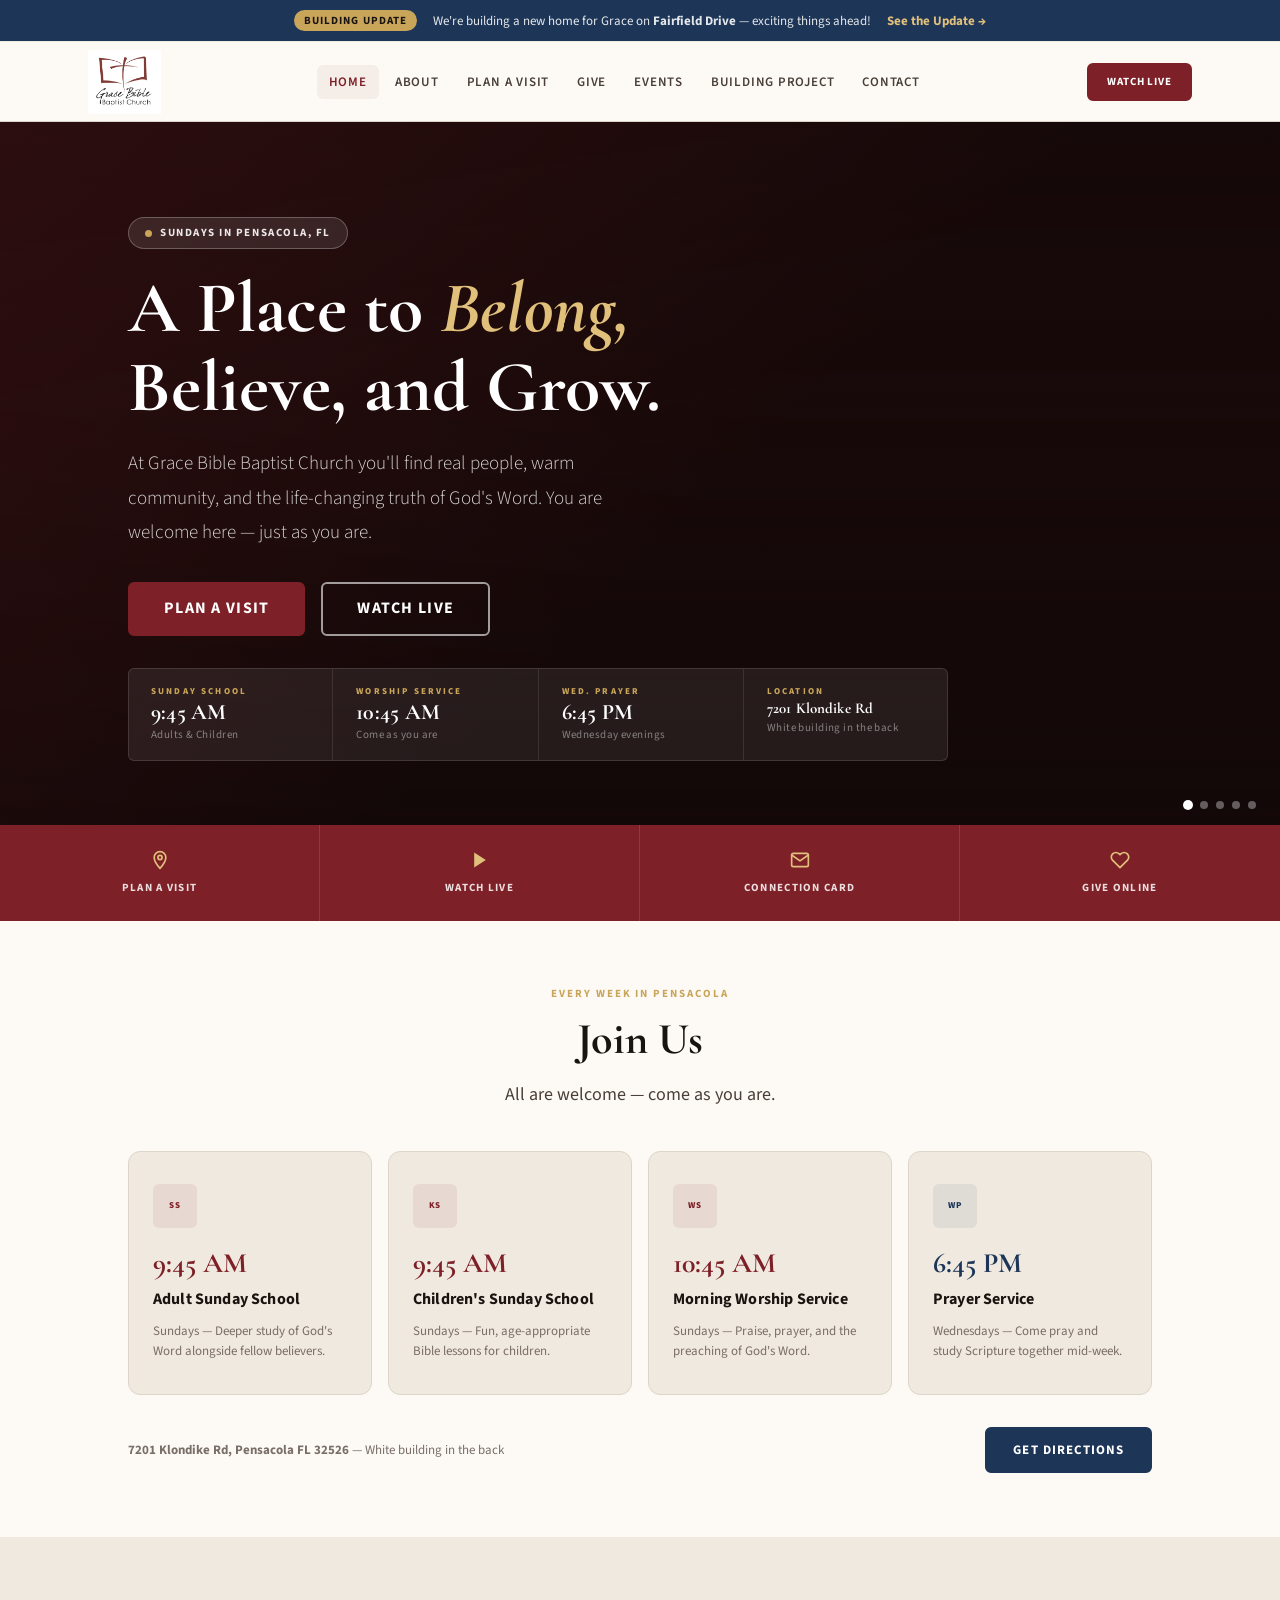
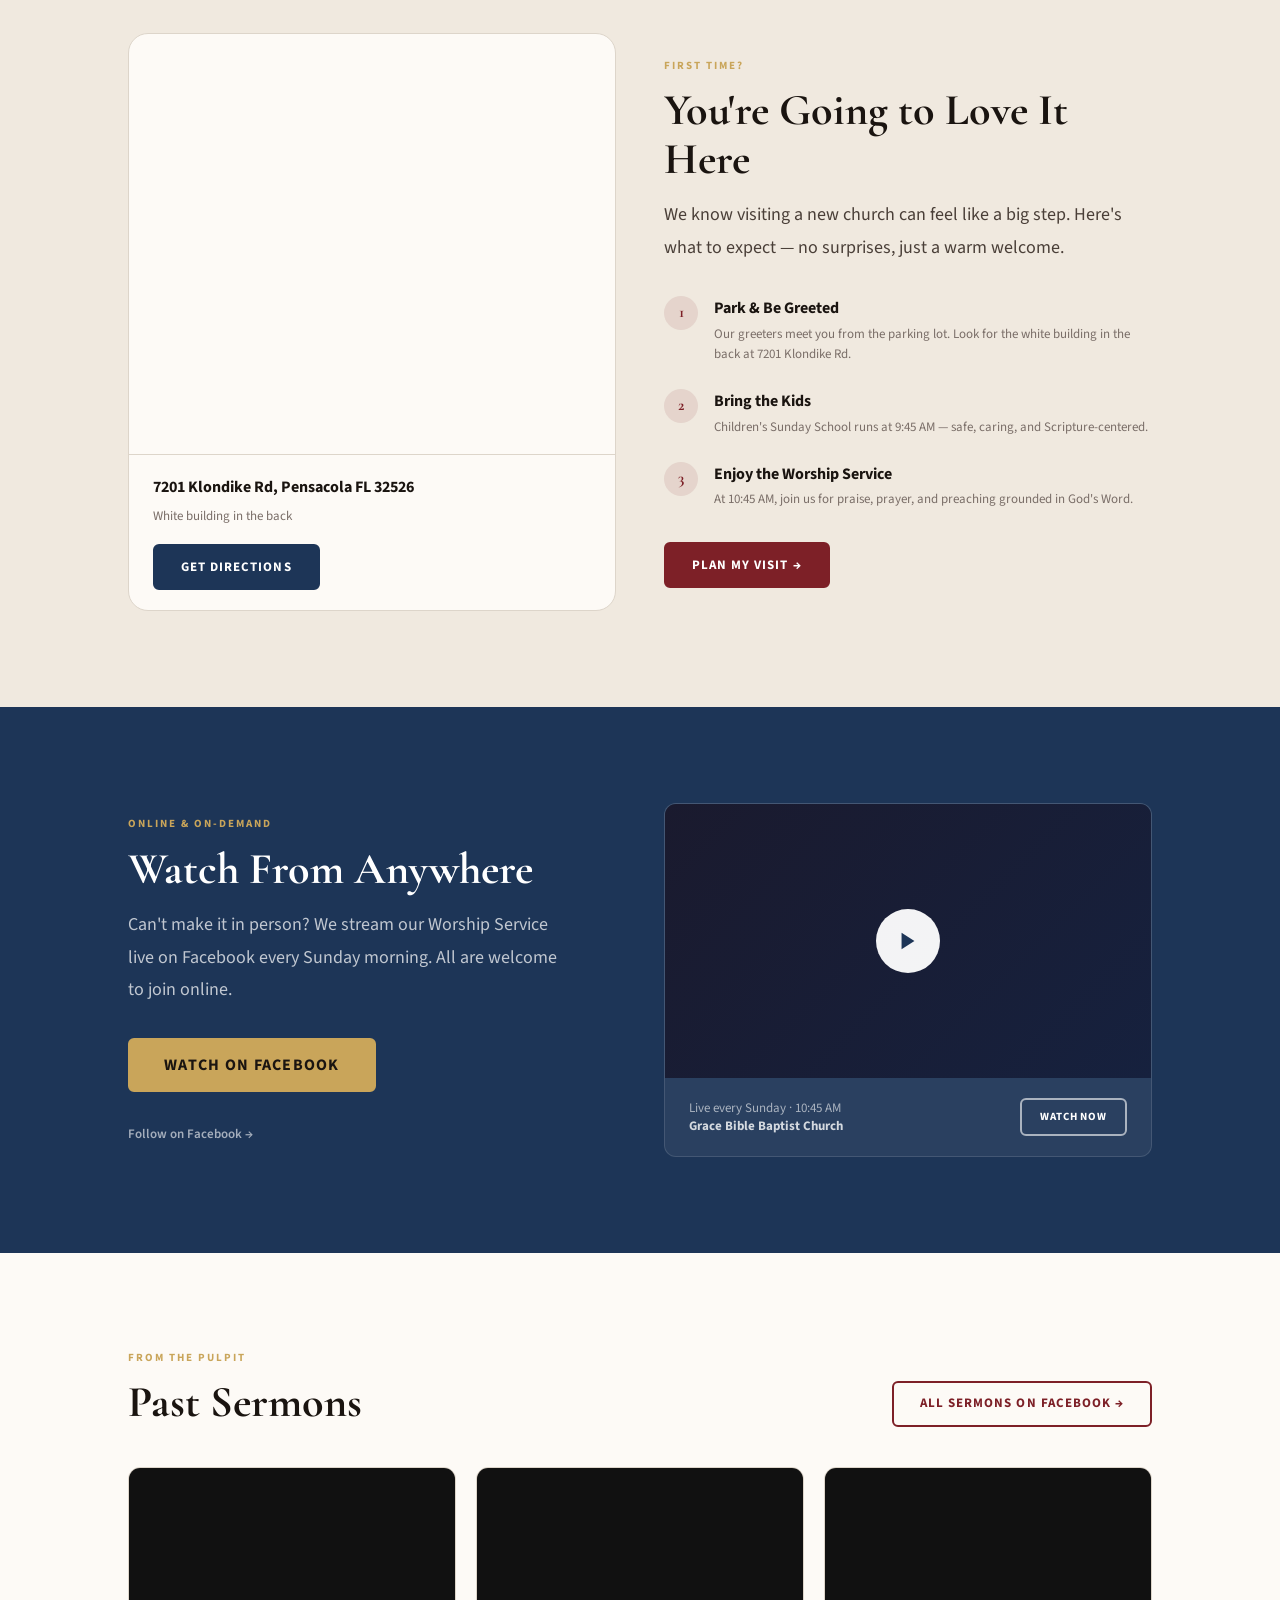
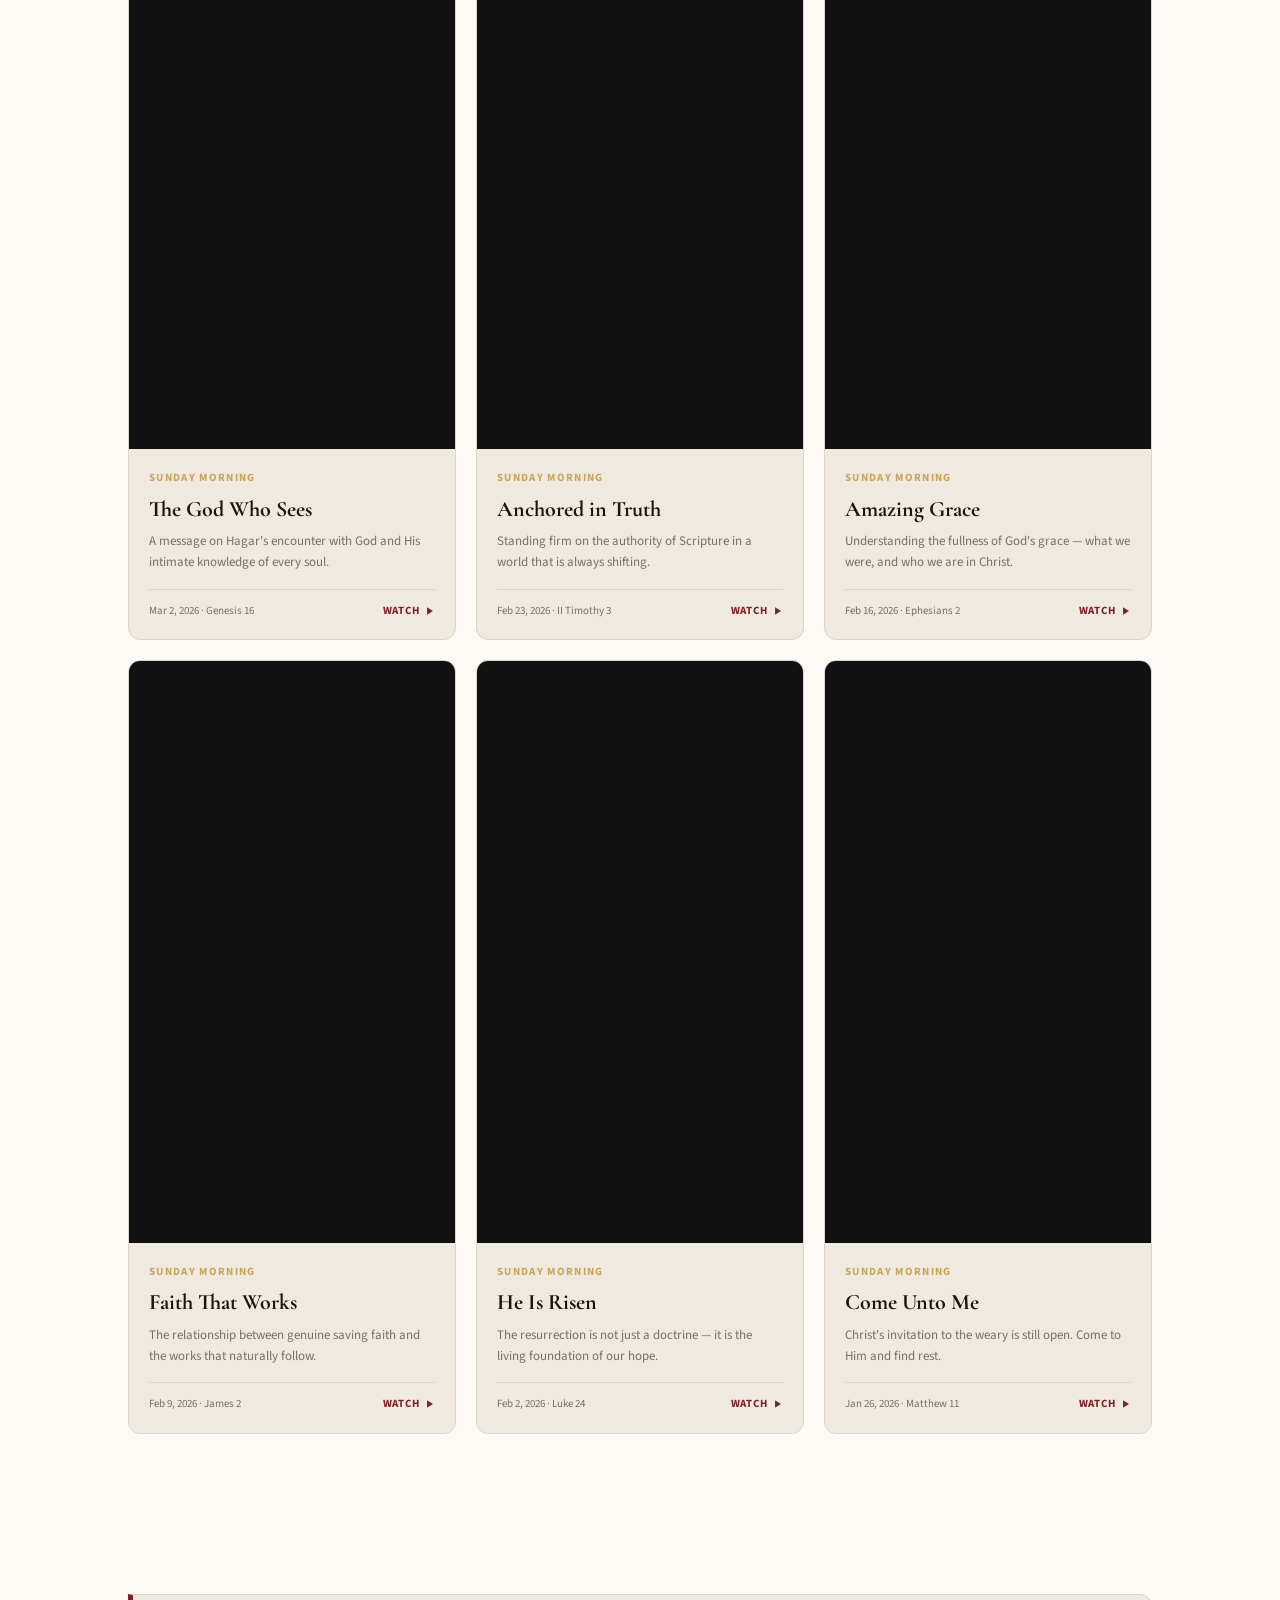
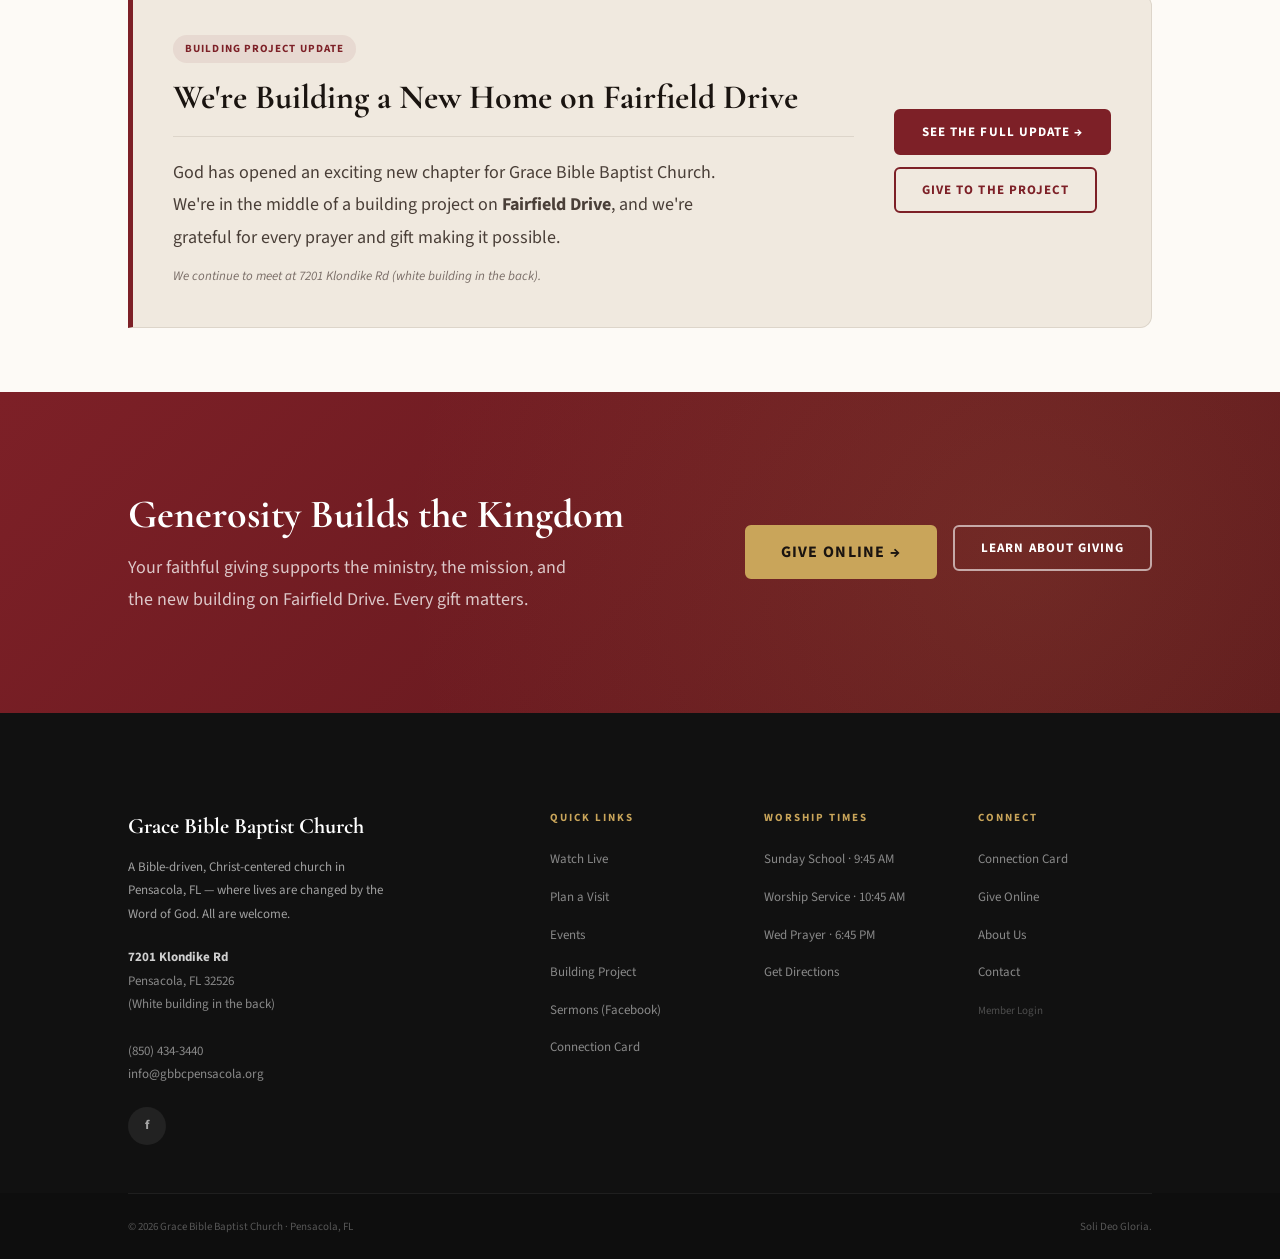
==== index.html @ bceb7068 "Facebook video changes" ====
<!DOCTYPE html>
<html lang="en">
<head>
  <meta charset="UTF-8">
  <meta name="viewport" content="width=device-width, initial-scale=1.0">
  <title>Home — Grace Bible Baptist Church | Pensacola, FL</title>
  <meta name="description" content="Grace Bible Baptist Church is a Bible-driven, Christ-centered church in Pensacola, FL. Join us Sundays at 9:45 AM and 10:45 AM.">
  <link rel="preconnect" href="https://fonts.googleapis.com">
  <link href="https://fonts.googleapis.com/css2?family=Cormorant+Garamond:ital,wght@0,600;0,700;1,400;1,600&family=Source+Sans+3:wght@300;400;600;700;800&display=swap" rel="stylesheet">
  <link rel="stylesheet" href="css/styles.css">
</head>
<body>

<!-- ANNOUNCEMENT BAR — [CHANGE 4] emoji removed -->
<div class="announcement-bar" role="region" aria-label="Site announcement">
  <span class="label">Building Update</span>
  <p>We're building a new home for Grace on <strong>Fairfield Drive</strong> — exciting things ahead!</p>
  <a class="ann-link" href="building-project.html">See the Update &rarr;</a>
</div>

<!-- HEADER — [CHANGE 1] bigger logo; [CHANGE 4] no emojis; [CHANGE 5] Watch Live solid, Plan a Visit removed -->
<header class="site-header" role="banner">
  <div class="header-inner">
    <a class="logo" href="index.html" aria-label="Grace Bible Baptist Church — Home">
      <img src="assets/logo.png" alt="Grace Bible Baptist Church" width="200" height="64"
           onerror="this.style.display='none';this.nextElementSibling.style.display='flex'">
      <span class="logo-fallback" style="display:none">
        <span class="logo-icon" aria-hidden="true">&#10013;</span>
        <span class="logo-text">Grace Bible Baptist <small>Pensacola, FL</small></span>
      </span>
    </a>

    <nav aria-label="Main navigation">
      <ul class="nav-links" role="list">
        <li><a href="index.html" class="active">Home</a></li>
        <li><a href="about.html">About</a></li>
        <li><a href="plan-a-visit.html">Plan a Visit</a></li>
        <li><a href="give.html">Give</a></li>
        <li><a href="events.html">Events</a></li>
        <li><a href="building-project.html">Building Project</a></li>
        <li><a href="contact.html">Contact</a></li>
      </ul>
    </nav>

    <!-- [CHANGE 5] Watch Live is now btn-primary (solid maroon); Plan a Visit button removed -->
    <div class="nav-ctas">
      <a class="btn btn-primary btn-sm"
         href="https://www.facebook.com/share/1EXpFRQ71C/?mibextid=wwXIfr"
         target="_blank" rel="noopener noreferrer">Watch Live</a>
    </div>

    <button class="hamburger" id="hamburger-btn"
            aria-label="Open navigation menu" aria-expanded="false"
            onclick="toggleMobileMenu()">
      <span></span><span></span><span></span>
    </button>
  </div>
</header>

<!-- MOBILE MENU — [CHANGE 4] no emojis -->
<div class="mobile-menu" id="mobile-menu" role="navigation" aria-label="Mobile navigation">
  <ul role="list">
    <li><a href="index.html" class="active">Home</a></li>
    <li><a href="about.html">About</a></li>
    <li><a href="plan-a-visit.html">Plan a Visit</a></li>
    <li><a href="give.html">Give</a></li>
    <li><a href="events.html">Events</a></li>
    <li><a href="building-project.html">Building Project</a></li>
    <li><a href="contact.html">Contact</a></li>
    <li><a href="https://www.facebook.com/share/1EXpFRQ71C/?mibextid=wwXIfr"
           target="_blank" rel="noopener noreferrer">Sermons (Facebook)</a></li>
  </ul>
  <div class="mobile-menu-ctas">
    <a class="btn btn-primary" href="plan-a-visit.html" style="justify-content:center">Plan a Visit</a>
    <a class="btn btn-outline" href="https://www.facebook.com/share/1EXpFRQ71C/?mibextid=wwXIfr"
       target="_blank" rel="noopener noreferrer" style="justify-content:center">Watch Live on Facebook</a>
  </div>
</div>

<main id="main-content">

  <!-- HERO — [CHANGE 2] shorter height; [CHANGE 3] improved times typography; [CHANGE 4] no emojis -->
  <section class="hero" aria-labelledby="hero-heading">
    <div class="hero-slideshow" id="hero-slideshow" aria-hidden="true">
      <div class="hero-slide active"></div>
      <div class="hero-slide"></div>
      <div class="hero-slide"></div>
      <div class="hero-slide"></div>
      <div class="hero-slide"></div>
    </div>
    <div class="hero-overlay" aria-hidden="true"></div>
    <div class="hero-overlay-accent" aria-hidden="true"></div>

    <div class="hero-content">
      <div class="hero-badge" aria-hidden="true">
        <span class="dot"></span> Sundays in Pensacola, FL
      </div>
      <h1 id="hero-heading">A Place to <em>Belong,</em><br>Believe, and Grow.</h1>
      <p class="hero-sub">
        At Grace Bible Baptist Church you'll find real people, warm community, and the
        life-changing truth of God's Word. You are welcome here — just as you are.
      </p>
      <div class="hero-ctas">
        <a class="btn btn-primary btn-lg" href="plan-a-visit.html">Plan a Visit</a>
        <a class="btn btn-outline-white btn-lg"
           href="https://www.facebook.com/share/1EXpFRQ71C/?mibextid=wwXIfr"
           target="_blank" rel="noopener noreferrer">Watch Live</a>
      </div>

      <!-- [CHANGE 3] Improved label / value / subtext hierarchy; [CHANGE 4] no emojis -->
      <div class="hero-times" role="list" aria-label="Weekly service schedule">
        <div class="hero-time-item" role="listitem">
          <div class="hero-time-label">Sunday School</div>
          <div class="hero-time-value">9:45 AM</div>
          <div class="hero-time-desc">Adults &amp; Children</div>
        </div>
        <div class="hero-time-divider" aria-hidden="true"></div>
        <div class="hero-time-item" role="listitem">
          <div class="hero-time-label">Worship Service</div>
          <div class="hero-time-value">10:45 AM</div>
          <div class="hero-time-desc">Come as you are</div>
        </div>
        <div class="hero-time-divider" aria-hidden="true"></div>
        <div class="hero-time-item" role="listitem">
          <div class="hero-time-label">Wed. Prayer</div>
          <div class="hero-time-value">6:45 PM</div>
          <div class="hero-time-desc">Wednesday evenings</div>
        </div>
        <div class="hero-time-divider" aria-hidden="true"></div>
        <div class="hero-time-item" role="listitem">
          <div class="hero-time-label">Location</div>
          <div class="hero-time-value" style="font-size:15px">7201 Klondike Rd</div>
          <div class="hero-time-desc">White building in the back</div>
        </div>
      </div>
    </div>

    <div class="slideshow-dots" id="slideshow-dots"
         role="group" aria-label="Slideshow navigation"></div>
  </section>

  <!-- QUICK ACTIONS — [CHANGE 4] SVG icons replace emojis -->
  <nav class="quick-actions" aria-label="Quick actions">
    <div class="quick-actions-inner" role="list">
      <a class="qa-btn" href="plan-a-visit.html" role="listitem">
        <span class="qa-icon" aria-hidden="true">
          <svg viewBox="0 0 24 24" fill="none" stroke="currentColor" stroke-width="2" stroke-linecap="round" stroke-linejoin="round"><path d="M12 2C8.13 2 5 5.13 5 9c0 5.25 7 13 7 13s7-7.75 7-13c0-3.87-3.13-7-7-7z"/><circle cx="12" cy="9" r="2.5"/></svg>
        </span>
        Plan a Visit
      </a>
      <a class="qa-btn" href="https://www.facebook.com/share/1EXpFRQ71C/?mibextid=wwXIfr"
         target="_blank" rel="noopener noreferrer" role="listitem">
        <span class="qa-icon" aria-hidden="true">
          <svg viewBox="0 0 24 24" fill="currentColor"><polygon points="5,3 19,12 5,21"/></svg>
        </span>
        Watch Live
      </a>
      <a class="qa-btn" href="https://gbbcpensacola.churchtrac.com/card/4"
         target="_blank" rel="noopener noreferrer" role="listitem">
        <span class="qa-icon" aria-hidden="true">
          <svg viewBox="0 0 24 24" fill="none" stroke="currentColor" stroke-width="2" stroke-linecap="round" stroke-linejoin="round"><path d="M4 4h16c1.1 0 2 .9 2 2v12c0 1.1-.9 2-2 2H4c-1.1 0-2-.9-2-2V6c0-1.1.9-2 2-2z"/><polyline points="22,6 12,13 2,6"/></svg>
        </span>
        Connection Card
      </a>
      <a class="qa-btn" href="https://gbbcpensacola.churchtrac.com/give"
         target="_blank" rel="noopener noreferrer" role="listitem">
        <span class="qa-icon" aria-hidden="true">
          <svg viewBox="0 0 24 24" fill="none" stroke="currentColor" stroke-width="2" stroke-linecap="round" stroke-linejoin="round"><path d="M20.84 4.61a5.5 5.5 0 0 0-7.78 0L12 5.67l-1.06-1.06a5.5 5.5 0 0 0-7.78 7.78l1.06 1.06L12 21.23l7.78-7.78 1.06-1.06a5.5 5.5 0 0 0 0-7.78z"/></svg>
        </span>
        Give Online
      </a>
    </div>
  </nav>

  <!-- SERVICE TIMES — [CHANGE 4] text abbreviation icons replace emojis -->
  <section class="service-times-section section-sm" aria-labelledby="times-heading">
    <div class="container">
      <div class="text-center" style="max-width:600px;margin:0 auto var(--space-4)">
        <span class="eyebrow">Every Week in Pensacola</span>
        <h2 id="times-heading" class="section-heading">Join Us</h2>
        <p class="section-sub">All are welcome — come as you are.</p>
      </div>
      <div class="service-times-grid">
        <article class="time-card">
          <div class="time-icon" aria-hidden="true">SS</div>
          <h3>9:45 AM</h3>
          <strong>Adult Sunday School</strong>
          <p>Sundays — Deeper study of God's Word alongside fellow believers.</p>
        </article>
        <article class="time-card">
          <div class="time-icon" aria-hidden="true">KS</div>
          <h3>9:45 AM</h3>
          <strong>Children's Sunday School</strong>
          <p>Sundays — Fun, age-appropriate Bible lessons for children.</p>
        </article>
        <article class="time-card">
          <div class="time-icon" aria-hidden="true">WS</div>
          <h3>10:45 AM</h3>
          <strong>Morning Worship Service</strong>
          <p>Sundays — Praise, prayer, and the preaching of God's Word.</p>
        </article>
        <article class="time-card wednesday">
          <div class="time-icon" aria-hidden="true">WP</div>
          <h3>6:45 PM</h3>
          <strong>Prayer Service</strong>
          <p>Wednesdays — Come pray and study Scripture together mid-week.</p>
        </article>
      </div>
      <!-- [CHANGE 4] no emojis in directions row -->
      <div class="directions-row">
        <p><strong>7201 Klondike Rd, Pensacola FL 32526</strong> &mdash; White building in the back</p>
        <button class="btn-directions"
                onclick="getDirections('7201 Klondike Rd, Pensacola, FL 32526')"
                aria-label="Get directions to 7201 Klondike Road">
          Get Directions
        </button>
      </div>
    </div>
  </section>

  <!-- PLAN A VISIT PREVIEW — [CHANGE 7] left side replaced with embedded map -->
  <section class="visit-section section" aria-labelledby="visit-home-heading">
    <div class="container">
      <div class="visit-grid">

        <!-- [CHANGE 7] Clickable Google Maps embed; triggers smart OS directions on button click -->
        <div class="visit-map-wrap">
          <div class="visit-map-embed">
            <iframe
              src="https://maps.google.com/maps?q=7201+Klondike+Rd,+Pensacola,+FL+32526&output=embed&z=15"
              title="Map of 7201 Klondike Rd, Pensacola FL 32526"
              allowfullscreen=""
              loading="lazy"
              referrerpolicy="no-referrer-when-downgrade"
              aria-label="Interactive map showing our location at 7201 Klondike Rd, Pensacola"></iframe>
          </div>
          <div class="visit-map-footer">
            <div class="visit-map-address">
              <strong>7201 Klondike Rd, Pensacola FL 32526</strong>
              <span>White building in the back</span>
            </div>
            <!-- Smart directions: iOS → Apple Maps, else → Google Maps -->
            <button class="btn-directions"
                    onclick="getDirections('7201 Klondike Rd, Pensacola, FL 32526')"
                    aria-label="Open directions to 7201 Klondike Rd in your maps app">
              Get Directions
            </button>
          </div>
        </div>

        <div>
          <span class="eyebrow">First Time?</span>
          <h2 id="visit-home-heading" class="section-heading">You're Going to Love It Here</h2>
          <p class="section-sub">
            We know visiting a new church can feel like a big step. Here's what to expect —
            no surprises, just a warm welcome.
          </p>
          <div class="visit-steps">
            <div class="visit-step">
              <span class="step-num" aria-hidden="true">1</span>
              <div class="step-body">
                <strong>Park &amp; Be Greeted</strong>
                <p>Our greeters meet you from the parking lot. Look for the white building in the back at 7201 Klondike Rd.</p>
              </div>
            </div>
            <div class="visit-step">
              <span class="step-num" aria-hidden="true">2</span>
              <div class="step-body">
                <strong>Bring the Kids</strong>
                <p>Children's Sunday School runs at 9:45 AM — safe, caring, and Scripture-centered.</p>
              </div>
            </div>
            <div class="visit-step">
              <span class="step-num" aria-hidden="true">3</span>
              <div class="step-body">
                <strong>Enjoy the Worship Service</strong>
                <p>At 10:45 AM, join us for praise, prayer, and preaching grounded in God's Word.</p>
              </div>
            </div>
          </div>
          <div class="flex-row">
            <a class="btn btn-primary" href="plan-a-visit.html">Plan My Visit &rarr;</a>
          </div>
        </div>
      </div>
    </div>
  </section>

  <!-- WATCH LIVE — [CHANGE 4] no emojis -->
  <section class="watch-section section" aria-labelledby="watch-heading">
    <div class="container">
      <div class="watch-grid">
        <div>
          <span class="eyebrow">Online &amp; On-Demand</span>
          <h2 id="watch-heading" class="section-heading">Watch From Anywhere</h2>
          <p style="font-size:var(--text-md);color:rgba(255,255,255,0.72);line-height:var(--leading-loose);max-width:440px;margin-bottom:var(--space-8);">
            Can't make it in person? We stream our Worship Service live on Facebook every
            Sunday morning. All are welcome to join online.
          </p>
          <a class="btn btn-gold btn-lg"
             href="https://www.facebook.com/share/1EXpFRQ71C/?mibextid=wwXIfr"
             target="_blank" rel="noopener noreferrer">Watch on Facebook</a>
          <div class="watch-sub-links">
            <a href="https://www.facebook.com/share/1EXpFRQ71C/?mibextid=wwXIfr"
               target="_blank" rel="noopener noreferrer">Follow on Facebook &rarr;</a>
          </div>
        </div>
        <div class="fb-embed-card">
          <a class="fb-embed-thumb"
             href="https://www.facebook.com/share/1EXpFRQ71C/?mibextid=wwXIfr"
             target="_blank" rel="noopener noreferrer"
             aria-label="Watch Grace Bible Baptist Church live on Facebook">
            <div class="fb-thumb-bg" aria-hidden="true"></div>
            <div class="fb-play" aria-hidden="true">
              <!-- SVG play icon — no emoji -->
              <svg viewBox="0 0 24 24" fill="currentColor" aria-hidden="true"><polygon points="5,3 19,12 5,21"/></svg>
            </div>
          </a>
          <div class="fb-embed-footer">
            <p>Live every Sunday &middot; 10:45 AM<br>
               <strong style="color:rgba(255,255,255,0.8)">Grace Bible Baptist Church</strong></p>
            <a class="btn btn-outline-white btn-sm"
               href="https://www.facebook.com/share/1EXpFRQ71C/?mibextid=wwXIfr"
               target="_blank" rel="noopener noreferrer">Watch Now</a>
          </div>
        </div>
      </div>
    </div>
  </section>

  <!-- =========================================================
       [CHANGE 6] PAST SERMONS — new section after Watch Live
       Replace each Facebook URL with the actual video link.
       ========================================================= -->
  <section class="sermons-section section" aria-labelledby="sermons-heading">
    <div class="container">
      <div style="display:flex;justify-content:space-between;align-items:flex-end;flex-wrap:wrap;gap:var(--space-5);margin-bottom:var(--space-4)">
        <div>
          <span class="eyebrow">From the Pulpit</span>
          <h2 id="sermons-heading" class="section-heading" style="margin-bottom:0">Past Sermons</h2>
        </div>
        <a class="btn btn-outline"
           href="https://www.facebook.com/share/1EXpFRQ71C/?mibextid=wwXIfr"
           target="_blank" rel="noopener noreferrer">All Sermons on Facebook &rarr;</a>
      </div>

      <div class="sermon-grid">

        <!-- Sermon 1 -->
        <div class="sermon-card">
          <div class="video-embed">
            <iframe src="https://www.facebook.com/plugins/video.php?height=476&href=https%3A%2F%2Fwww.facebook.com%2FGBBCPensacola%2Fvideos%2F1266445985420992%2F&show_text=false&width=267&t=0" scrolling="no" frameborder="0" allowfullscreen="true" allow="autoplay; clipboard-write; encrypted-media; picture-in-picture; web-share" title="The God Who Sees"></iframe>
          </div>
          <div class="sermon-body">
            <div class="sermon-series">Sunday Morning</div>
            <div class="sermon-title">The God Who Sees</div>
            <div class="sermon-desc">A message on Hagar's encounter with God and His intimate knowledge of every soul.</div>
            <div class="sermon-meta">
              <span>Mar 2, 2026 &middot; Genesis 16</span>
              <a class="sermon-watch-btn" href="https://www.facebook.com/GBBCPensacola/videos/1266445985420992/" target="_blank" rel="noopener noreferrer">
                Watch
                <svg viewBox="0 0 24 24" fill="currentColor"><polygon points="5,3 19,12 5,21"/></svg>
              </a>
            </div>
          </div>
        </div>

        <!-- Sermon 2 -->
        <div class="sermon-card">
          <div class="video-embed">
            <iframe src="https://www.facebook.com/plugins/video.php?height=476&href=https%3A%2F%2Fwww.facebook.com%2FGBBCPensacola%2Fvideos%2F1444569347366595%2F&show_text=false&width=267&t=0" scrolling="no" frameborder="0" allowfullscreen="true" allow="autoplay; clipboard-write; encrypted-media; picture-in-picture; web-share" title="Anchored in Truth"></iframe>
          </div>
          <div class="sermon-body">
            <div class="sermon-series">Sunday Morning</div>
            <div class="sermon-title">Anchored in Truth</div>
            <div class="sermon-desc">Standing firm on the authority of Scripture in a world that is always shifting.</div>
            <div class="sermon-meta">
              <span>Feb 23, 2026 &middot; II Timothy 3</span>
              <a class="sermon-watch-btn" href="https://www.facebook.com/GBBCPensacola/videos/1444569347366595/" target="_blank" rel="noopener noreferrer">
                Watch
                <svg viewBox="0 0 24 24" fill="currentColor"><polygon points="5,3 19,12 5,21"/></svg>
              </a>
            </div>
          </div>
        </div>

        <!-- Sermon 3 -->
        <div class="sermon-card">
          <div class="video-embed">
            <iframe src="https://www.facebook.com/plugins/video.php?height=476&href=https%3A%2F%2Fwww.facebook.com%2FGBBCPensacola%2Fvideos%2F1302229335262818%2F&show_text=false&width=267&t=0" scrolling="no" frameborder="0" allowfullscreen="true" allow="autoplay; clipboard-write; encrypted-media; picture-in-picture; web-share" title="Amazing Grace"></iframe>
          </div>
          <div class="sermon-body">
            <div class="sermon-series">Sunday Morning</div>
            <div class="sermon-title">Amazing Grace</div>
            <div class="sermon-desc">Understanding the fullness of God's grace — what we were, and who we are in Christ.</div>
            <div class="sermon-meta">
              <span>Feb 16, 2026 &middot; Ephesians 2</span>
              <a class="sermon-watch-btn" href="https://www.facebook.com/GBBCPensacola/videos/1302229335262818/" target="_blank" rel="noopener noreferrer">
                Watch
                <svg viewBox="0 0 24 24" fill="currentColor"><polygon points="5,3 19,12 5,21"/></svg>
              </a>
            </div>
          </div>
        </div>

        <!-- Sermon 4 -->
        <div class="sermon-card">
          <div class="video-embed">
            <iframe src="https://www.facebook.com/plugins/video.php?height=476&href=https%3A%2F%2Fwww.facebook.com%2FGBBCPensacola%2Fvideos%2F1421395273016933%2F&show_text=false&width=267&t=0" scrolling="no" frameborder="0" allowfullscreen="true" allow="autoplay; clipboard-write; encrypted-media; picture-in-picture; web-share" title="Faith That Works"></iframe>
          </div>
          <div class="sermon-body">
            <div class="sermon-series">Sunday Morning</div>
            <div class="sermon-title">Faith That Works</div>
            <div class="sermon-desc">The relationship between genuine saving faith and the works that naturally follow.</div>
            <div class="sermon-meta">
              <span>Feb 9, 2026 &middot; James 2</span>
              <a class="sermon-watch-btn" href="https://www.facebook.com/GBBCPensacola/videos/1421395273016933/" target="_blank" rel="noopener noreferrer">
                Watch
                <svg viewBox="0 0 24 24" fill="currentColor"><polygon points="5,3 19,12 5,21"/></svg>
              </a>
            </div>
          </div>
        </div>

        <!-- Sermon 5 -->
        <div class="sermon-card">
          <div class="video-embed">
            <iframe src="https://www.facebook.com/plugins/video.php?height=476&href=https%3A%2F%2Fwww.facebook.com%2FGBBCPensacola%2Fvideos%2F1463608455110011%2F&show_text=false&width=267&t=0" scrolling="no" frameborder="0" allowfullscreen="true" allow="autoplay; clipboard-write; encrypted-media; picture-in-picture; web-share" title="He Is Risen"></iframe>
          </div>
          <div class="sermon-body">
            <div class="sermon-series">Sunday Morning</div>
            <div class="sermon-title">He Is Risen</div>
            <div class="sermon-desc">The resurrection is not just a doctrine — it is the living foundation of our hope.</div>
            <div class="sermon-meta">
              <span>Feb 2, 2026 &middot; Luke 24</span>
              <a class="sermon-watch-btn" href="https://www.facebook.com/GBBCPensacola/videos/1463608455110011/" target="_blank" rel="noopener noreferrer">
                Watch
                <svg viewBox="0 0 24 24" fill="currentColor"><polygon points="5,3 19,12 5,21"/></svg>
              </a>
            </div>
          </div>
        </div>

        <!-- Sermon 6 -->
        <div class="sermon-card">
          <div class="video-embed">
            <iframe src="https://www.facebook.com/plugins/video.php?height=476&href=https%3A%2F%2Fwww.facebook.com%2FGBBCPensacola%2Fvideos%2F26772078935726169%2F&show_text=false&width=267&t=0" scrolling="no" frameborder="0" allowfullscreen="true" allow="autoplay; clipboard-write; encrypted-media; picture-in-picture; web-share" title="Come Unto Me"></iframe>
          </div>
          <div class="sermon-body">
            <div class="sermon-series">Sunday Morning</div>
            <div class="sermon-title">Come Unto Me</div>
            <div class="sermon-desc">Christ's invitation to the weary is still open. Come to Him and find rest.</div>
            <div class="sermon-meta">
              <span>Jan 26, 2026 &middot; Matthew 11</span>
              <a class="sermon-watch-btn" href="https://www.facebook.com/GBBCPensacola/videos/26772078935726169/" target="_blank" rel="noopener noreferrer">
                Watch
                <svg viewBox="0 0 24 24" fill="currentColor"><polygon points="5,3 19,12 5,21"/></svg>
              </a>
            </div>
          </div>
        </div>

      </div><!-- /sermon-grid -->
    </div>
  </section>

  <!-- BUILDING PROJECT CARD — [CHANGE 4] no emojis -->
  <section class="building-section section-sm">
    <div class="container">
      <div class="building-card">
        <div>
          <div class="building-badge">Building Project Update</div>
          <h2 class="section-heading" style="font-size:clamp(22px,3vw,34px);margin-bottom:0">
            We're Building a New Home on Fairfield Drive
          </h2>
          <hr class="divider">
          <p style="font-size:var(--text-md);color:var(--color-text-secondary);line-height:var(--leading-loose);max-width:560px">
            God has opened an exciting new chapter for Grace Bible Baptist Church. We're in the
            middle of a building project on <strong>Fairfield Drive</strong>, and we're grateful
            for every prayer and gift making it possible.
          </p>
          <p style="font-size:var(--text-sm);color:var(--color-text-muted);margin-top:var(--space-3)">
            <em>We continue to meet at 7201 Klondike Rd (white building in the back).</em>
          </p>
        </div>
        <div style="display:flex;flex-direction:column;gap:var(--space-3);align-items:flex-start">
          <a class="btn btn-primary" href="building-project.html">See the Full Update &rarr;</a>
          <a class="btn btn-outline" href="https://gbbcpensacola.churchtrac.com/give"
             target="_blank" rel="noopener noreferrer">Give to the Project</a>
        </div>
      </div>
    </div>
  </section>

  <!-- GIVE STRIP -->
  <section class="give-section section" aria-labelledby="give-home-heading">
    <div class="container">
      <div class="give-inner">
        <div class="give-text">
          <h2 id="give-home-heading">Generosity Builds the Kingdom</h2>
          <p>Your faithful giving supports the ministry, the mission, and the new building on
             Fairfield Drive. Every gift matters.</p>
        </div>
        <div class="give-ctas">
          <a class="btn btn-gold btn-lg"
             href="https://gbbcpensacola.churchtrac.com/give"
             target="_blank" rel="noopener noreferrer">Give Online &rarr;</a>
          <a class="btn btn-outline-white" href="give.html">Learn About Giving</a>
        </div>
      </div>
    </div>
  </section>

</main>

<!-- FOOTER — [CHANGE 4] no emojis -->
<footer role="contentinfo">
  <div class="container">
    <div class="footer-grid">
      <div class="footer-brand">
        <h3>Grace Bible Baptist Church</h3>
        <p>A Bible-driven, Christ-centered church in Pensacola, FL — where lives are changed
           by the Word of God. All are welcome.</p>
        <address class="footer-address">
          <strong>7201 Klondike Rd</strong><br>
          Pensacola, FL 32526<br>
          (White building in the back)<br><br>
          <a href="tel:+18504343440">(850) 434-3440</a><br>
          <a href="mailto:info@gbbcpensacola.org">info@gbbcpensacola.org</a>
        </address>
        <div class="social-links">
          <a class="social-link"
             href="https://www.facebook.com/share/1EXpFRQ71C/?mibextid=wwXIfr"
             target="_blank" rel="noopener noreferrer" aria-label="Follow us on Facebook">f</a>
        </div>
      </div>
      <div class="footer-col">
        <h4>Quick Links</h4>
        <ul>
          <li><a href="https://www.facebook.com/share/1EXpFRQ71C/?mibextid=wwXIfr"
                 target="_blank" rel="noopener noreferrer">Watch Live</a></li>
          <li><a href="plan-a-visit.html">Plan a Visit</a></li>
          <li><a href="events.html">Events</a></li>
          <li><a href="building-project.html">Building Project</a></li>
          <li><a href="https://www.facebook.com/share/1EXpFRQ71C/?mibextid=wwXIfr"
                 target="_blank" rel="noopener noreferrer">Sermons (Facebook)</a></li>
          <li><a href="https://gbbcpensacola.churchtrac.com/card/4"
                 target="_blank" rel="noopener noreferrer">Connection Card</a></li>
        </ul>
      </div>
      <div class="footer-col">
        <h4>Worship Times</h4>
        <ul>
          <li><a href="plan-a-visit.html">Sunday School &middot; 9:45 AM</a></li>
          <li><a href="plan-a-visit.html">Worship Service &middot; 10:45 AM</a></li>
          <li><a href="plan-a-visit.html">Wed Prayer &middot; 6:45 PM</a></li>
          <li><a href="#" onclick="getDirections('7201 Klondike Rd, Pensacola, FL 32526');return false">
            Get Directions</a></li>
        </ul>
      </div>
      <div class="footer-col">
        <h4>Connect</h4>
        <ul>
          <li><a href="https://gbbcpensacola.churchtrac.com/card/4"
                 target="_blank" rel="noopener noreferrer">Connection Card</a></li>
          <li><a href="https://gbbcpensacola.churchtrac.com/give"
                 target="_blank" rel="noopener noreferrer">Give Online</a></li>
          <li><a href="about.html">About Us</a></li>
          <li><a href="contact.html">Contact</a></li>
          <li><a href="https://gbbcpensacola.churchtrac.com"
                 target="_blank" rel="noopener noreferrer"
                 style="opacity:.5;font-size:11px">Member Login</a></li>
        </ul>
      </div>
    </div>
  </div>
  <div style="background:rgba(0,0,0,0.2)">
    <div class="container">
      <div class="footer-bottom">
        <span>&copy; 2026 Grace Bible Baptist Church &middot; Pensacola, FL</span>
        <span>Soli Deo Gloria.</span>
      </div>
    </div>
  </div>
</footer>

<script src="js/main.js"></script>
</body>
</html>
---- css/styles.css ----
/* =================================================================
   GRACE BIBLE BAPTIST CHURCH — styles.css
   ================================================================= */
:root {
  --color-maroon:#7D2027;--color-maroon-dark:#5C161B;--color-maroon-light:#A0353C;
  --color-gold:#C9A55A;--color-gold-light:#E0C07A;--color-gold-muted:rgba(201,165,90,0.15);
  --color-navy:#1D3557;--color-navy-light:#274472;
  --color-bg:#F0E9DF;--color-bg-white:#FDFAF6;--color-bg-dark:#111111;
  --color-text:#1A1410;--color-text-secondary:#4A3F38;--color-text-muted:#7A6E68;
  --color-divider:#DDD5CA;
  --font-display:'Cormorant Garamond',Georgia,serif;
  --font-body:'Source Sans 3',system-ui,sans-serif;
  --text-xs:11px;--text-sm:13px;--text-base:16px;--text-md:18px;--text-lg:22px;
  --text-xl:28px;--text-2xl:36px;--text-hero:clamp(38px,6.5vw,72px);
  --leading-tight:1.1;--leading-snug:1.3;--leading-normal:1.6;--leading-loose:1.8;
  --tracking-eyebrow:0.18em;--tracking-btn:0.08em;--tracking-nav:0.06em;
  --space-1:4px;--space-2:8px;--space-3:12px;--space-4:16px;--space-5:20px;
  --space-6:24px;--space-8:32px;--space-10:40px;--space-12:48px;--space-16:64px;
  --space-20:80px;--space-32:128px;
  --section-py-sm:clamp(40px,6vw,64px);--section-py-md:clamp(56px,8vw,96px);
  --container-max:1120px;--container-px:clamp(20px,5vw,48px);
  --radius-xs:4px;--radius-sm:6px;--radius-md:12px;--radius-lg:20px;--radius-pill:100px;
  --shadow-sm:0 2px 8px rgba(0,0,0,0.08);--shadow-md:0 4px 20px rgba(0,0,0,0.09);
  --shadow-lg:0 8px 40px rgba(0,0,0,0.12);--shadow-card:0 2px 12px rgba(26,20,16,0.07);
  --btn-h-sm:38px;--btn-h-md:46px;--btn-h-lg:54px;
  --btn-px-sm:18px;--btn-px-md:26px;--btn-px-lg:34px;
  --ease-out:cubic-bezier(0.16,1,0.3,1);--transition:0.22s var(--ease-out);
  --z-bar:200;--z-nav:100;
}
*,*::before,*::after{box-sizing:border-box;margin:0;padding:0}
html{scroll-behavior:smooth;-webkit-text-size-adjust:100%}
body{font-family:var(--font-body);font-size:var(--text-base);line-height:var(--leading-normal);color:var(--color-text);background:var(--color-bg)}
img{display:block;max-width:100%;height:auto}
a{color:inherit;text-decoration:none}
:focus-visible{outline:3px solid var(--color-maroon);outline-offset:3px;border-radius:var(--radius-xs)}
.container{max-width:var(--container-max);margin:0 auto;padding:0 var(--container-px)}
.section{padding:var(--section-py-md) 0}
.section-sm{padding:var(--section-py-sm) 0}
.eyebrow{font-family:var(--font-body);font-size:var(--text-xs);font-weight:700;letter-spacing:var(--tracking-eyebrow);text-transform:uppercase;color:var(--color-gold);margin-bottom:var(--space-3);display:block}
.section-heading{font-family:var(--font-display);font-size:clamp(26px,4vw,44px);font-weight:700;line-height:var(--leading-tight);color:var(--color-text);margin-bottom:var(--space-4)}
.section-sub{font-size:var(--text-md);color:var(--color-text-secondary);line-height:var(--leading-loose);max-width:540px}
.text-center{text-align:center}
.text-center .section-sub{margin:0 auto}
/* BUTTONS */
.btn{display:inline-flex;align-items:center;justify-content:center;gap:var(--space-2);height:var(--btn-h-md);padding:0 var(--btn-px-md);border-radius:var(--radius-sm);font-family:var(--font-body);font-size:var(--text-sm);font-weight:700;letter-spacing:var(--tracking-btn);text-transform:uppercase;text-decoration:none;cursor:pointer;border:2px solid transparent;white-space:nowrap;transition:background var(--transition),color var(--transition),border-color var(--transition),transform var(--transition),box-shadow var(--transition)}
.btn:active{transform:scale(0.98)}
.btn-primary{background:var(--color-maroon);color:#fff;border-color:var(--color-maroon)}
.btn-primary:hover,.btn-primary:focus-visible{background:var(--color-maroon-dark);border-color:var(--color-maroon-dark);box-shadow:0 4px 16px rgba(125,32,39,0.35);transform:translateY(-1px)}
.btn-outline{background:transparent;color:var(--color-maroon);border-color:var(--color-maroon)}
.btn-outline:hover,.btn-outline:focus-visible{background:var(--color-maroon);color:#fff;transform:translateY(-1px)}
.btn-outline-white{background:transparent;color:#fff;border-color:rgba(255,255,255,0.6)}
.btn-outline-white:hover{background:rgba(255,255,255,0.12);border-color:#fff;transform:translateY(-1px)}
.btn-gold{background:var(--color-gold);color:var(--color-text);border-color:var(--color-gold)}
.btn-gold:hover{background:var(--color-gold-light);transform:translateY(-1px)}
.btn-navy{background:var(--color-navy);color:#fff;border-color:var(--color-navy)}
.btn-navy:hover{background:var(--color-navy-light);transform:translateY(-1px)}
.btn-lg{height:var(--btn-h-lg);padding:0 var(--btn-px-lg);font-size:var(--text-base)}
.btn-sm{height:var(--btn-h-sm);padding:0 var(--btn-px-sm);font-size:var(--text-xs)}
.btn-directions{display:inline-flex;align-items:center;gap:var(--space-2);height:var(--btn-h-md);padding:0 var(--btn-px-md);border-radius:var(--radius-sm);font-family:var(--font-body);font-size:var(--text-sm);font-weight:700;letter-spacing:var(--tracking-btn);text-transform:uppercase;background:var(--color-navy);color:#fff;border:2px solid var(--color-navy);cursor:pointer;white-space:nowrap;transition:background var(--transition),transform var(--transition)}
.btn-directions:hover{background:var(--color-navy-light);transform:translateY(-1px)}
.flex-row{display:flex;flex-wrap:wrap;gap:var(--space-4);align-items:center}
.divider{border:none;border-top:1px solid var(--color-divider);margin:var(--space-5) 0}
.mt-6{margin-top:var(--space-6)}.mt-8{margin-top:var(--space-8)}.mt-10{margin-top:var(--space-10)}.mt-12{margin-top:var(--space-12)}

/* ANNOUNCEMENT BAR */
.announcement-bar{position:sticky;top:0;z-index:var(--z-bar);background:var(--color-navy);color:#fff;padding:10px var(--container-px);display:flex;align-items:center;justify-content:center;gap:var(--space-4);flex-wrap:wrap;text-align:center;font-size:var(--text-sm);line-height:1.4}
.announcement-bar .label{background:var(--color-gold);color:var(--color-text);font-size:var(--text-xs);font-weight:700;letter-spacing:0.1em;text-transform:uppercase;padding:3px 10px;border-radius:var(--radius-pill);flex-shrink:0}
.announcement-bar p{color:rgba(255,255,255,0.88)}
.ann-link{color:var(--color-gold-light);font-weight:700;font-size:var(--text-sm);text-decoration:none;white-space:nowrap;transition:color var(--transition)}
.ann-link:hover{color:#fff}

/* HEADER — [CHANGE 1] logo 64px desktop / 52px mobile; header 80px */
.site-header{position:sticky;top:42px;z-index:var(--z-nav);background:rgba(253,250,246,0.97);backdrop-filter:blur(10px);-webkit-backdrop-filter:blur(10px);border-bottom:1px solid var(--color-divider);height:80px;display:flex;align-items:center}
.header-inner{width:100%;max-width:1200px;margin:0 auto;padding:0 var(--container-px);display:flex;align-items:center;justify-content:space-between;gap:var(--space-6)}
.logo{display:flex;align-items:center;text-decoration:none;flex-shrink:0}
.logo img{height:64px;width:auto;image-rendering:-webkit-optimize-contrast;image-rendering:crisp-edges}
.logo-fallback{display:flex;align-items:center;gap:var(--space-3)}
.logo-icon{width:48px;height:48px;background:var(--color-maroon);border-radius:var(--radius-sm);display:grid;place-items:center;color:#fff;font-size:20px;flex-shrink:0}
.logo-text{font-family:var(--font-display);font-size:18px;font-weight:700;color:var(--color-text);line-height:1.15}
.logo-text small{display:block;font-family:var(--font-body);font-size:var(--text-xs);font-weight:400;color:var(--color-text-muted);letter-spacing:0.08em;text-transform:uppercase}
@media(max-width:768px){.logo img{height:52px}}
.nav-links{display:none;list-style:none;align-items:center;gap:var(--space-1);flex:1;justify-content:center}
@media(min-width:1060px){.nav-links{display:flex}}
.nav-links a{text-decoration:none;font-size:var(--text-sm);font-weight:600;letter-spacing:var(--tracking-nav);text-transform:uppercase;color:var(--color-text-secondary);padding:var(--space-2) var(--space-3);border-radius:var(--radius-sm);transition:color var(--transition),background var(--transition)}
.nav-links a:hover{color:var(--color-maroon);background:rgba(125,32,39,0.06)}
.nav-links a.active{color:var(--color-maroon);background:rgba(125,32,39,0.06)}
.nav-ctas{display:flex;align-items:center;gap:var(--space-3);flex-shrink:0}
.hamburger{display:flex;flex-direction:column;gap:5px;padding:var(--space-2);background:none;border:none;cursor:pointer;border-radius:var(--radius-sm)}
.hamburger span{width:22px;height:2px;background:var(--color-text);border-radius:2px;transition:all 0.25s ease}
.hamburger:hover span{background:var(--color-maroon)}
.hamburger.open span:nth-child(1){transform:translateY(7px) rotate(45deg)}
.hamburger.open span:nth-child(2){opacity:0;transform:scaleX(0)}
.hamburger.open span:nth-child(3){transform:translateY(-7px) rotate(-45deg)}
@media(min-width:1060px){.hamburger{display:none}}
/* mobile-menu top = ann-bar(42px) + header(80px) */
.mobile-menu{display:none;position:fixed;top:122px;left:0;right:0;background:rgba(253,250,246,0.98);backdrop-filter:blur(12px);border-bottom:1px solid var(--color-divider);z-index:calc(var(--z-nav) - 1);padding:var(--space-6) var(--container-px) var(--space-8)}
.mobile-menu.open{display:block}
.mobile-menu ul{list-style:none;display:flex;flex-direction:column;gap:0}
.mobile-menu ul li a{display:block;padding:var(--space-4) 0;font-size:var(--text-md);font-weight:700;color:var(--color-text);text-decoration:none;border-bottom:1px solid var(--color-divider);transition:color var(--transition)}
.mobile-menu ul li:last-child a{border-bottom:none}
.mobile-menu ul li a:hover,.mobile-menu ul li a.active{color:var(--color-maroon)}
.mobile-menu-ctas{display:flex;flex-direction:column;gap:var(--space-3);margin-top:var(--space-6)}

/* HERO — [CHANGE 2] height 100svh -> ~72vh; [CHANGE 3] times typography */
.hero{position:relative;min-height:clamp(480px,72vh,800px);display:flex;flex-direction:column;justify-content:flex-end;overflow:hidden;background-color:#1a0a0a}
.hero-slideshow{position:absolute;inset:0;z-index:0}
.hero-slide{position:absolute;inset:0;background-size:cover;background-position:center;opacity:0;transition:opacity 1.6s ease-in-out;will-change:opacity}
.hero-slide.active{opacity:1}
.hero-slide:nth-child(1){background-image:url('https://images.unsplash.com/photo-1438032005730-c779502df39b?w=1800&q=80')}
.hero-slide:nth-child(2){background-image:url('https://images.unsplash.com/photo-1529070538774-1843cb3265df?w=1800&q=80')}
.hero-slide:nth-child(3){background-image:url('https://images.unsplash.com/photo-1507003211169-0a1dd7228f2d?w=1800&q=80')}
.hero-slide:nth-child(4){background-image:url('https://images.unsplash.com/photo-1477244075012-5cc28286e465?w=1800&q=80')}
.hero-slide:nth-child(5){background-image:url('https://images.unsplash.com/photo-1504052434569-70ad5836ab65?w=1800&q=80')}
@media(prefers-reduced-motion:reduce){.hero-slide{transition:none}.hero-slide:nth-child(1){opacity:1}.hero-slide:not(:nth-child(1)){opacity:0!important}}
.hero-overlay{position:absolute;inset:0;z-index:1;background:linear-gradient(to bottom,rgba(18,8,8,0.48) 0%,rgba(18,8,8,0.28) 40%,rgba(18,8,8,0.82) 100%)}
.hero-overlay-accent{position:absolute;inset:0;z-index:1;background:linear-gradient(135deg,rgba(125,32,39,0.22) 0%,transparent 55%)}
.hero-content{position:relative;z-index:2;width:100%;max-width:var(--container-max);margin:0 auto;padding:clamp(48px,8vw,96px) var(--container-px) clamp(40px,6vw,64px)}
.hero-badge{display:inline-flex;align-items:center;gap:var(--space-2);background:rgba(255,255,255,0.1);border:1px solid rgba(255,255,255,0.25);backdrop-filter:blur(4px);border-radius:var(--radius-pill);padding:6px 16px;font-size:var(--text-xs);font-weight:700;letter-spacing:0.14em;text-transform:uppercase;color:rgba(255,255,255,0.9);margin-bottom:var(--space-5)}
.hero-badge .dot{width:7px;height:7px;background:var(--color-gold);border-radius:50%}
.hero h1{font-family:var(--font-display);font-size:var(--text-hero);font-weight:700;line-height:var(--leading-tight);color:#fff;max-width:720px;margin-bottom:var(--space-5)}
.hero h1 em{font-style:italic;color:var(--color-gold-light)}
.hero-sub{font-size:clamp(16px,2vw,19px);color:rgba(255,255,255,0.82);line-height:var(--leading-loose);max-width:480px;margin-bottom:var(--space-8);font-weight:300}
.hero-ctas{display:flex;gap:var(--space-4);flex-wrap:wrap}
/* [CHANGE 3] Hero times — strong label / display-font value / muted desc */
.hero-times{display:flex;flex-wrap:wrap;gap:1px;background:rgba(255,255,255,0.08);border:1px solid rgba(255,255,255,0.12);border-radius:var(--radius-sm);overflow:hidden;max-width:820px;margin-top:var(--space-8)}
.hero-time-item{flex:1;min-width:150px;padding:18px 22px}
.hero-time-label{font-family:var(--font-body);font-size:9px;font-weight:800;letter-spacing:0.24em;text-transform:uppercase;color:var(--color-gold);margin-bottom:5px;line-height:1}
.hero-time-value{font-family:var(--font-display);font-size:22px;font-weight:700;color:#fff;line-height:1.05;letter-spacing:0.01em}
.hero-time-desc{font-family:var(--font-body);font-size:11px;font-weight:400;color:rgba(255,255,255,0.45);margin-top:4px;letter-spacing:0.04em;line-height:1.3}
.hero-time-divider{width:1px;background:rgba(255,255,255,0.1);flex-shrink:0}
.slideshow-dots{position:absolute;bottom:var(--space-4);right:var(--space-6);z-index:3;display:flex;gap:var(--space-2)}
.slideshow-dot{width:8px;height:8px;border-radius:50%;background:rgba(255,255,255,0.35);border:none;cursor:pointer;padding:0;transition:background .3s,transform .3s}
.slideshow-dot.active{background:#fff;transform:scale(1.25)}
@media(prefers-reduced-motion:reduce){.slideshow-dots{display:none}}

/* PAGE HERO */
.page-hero{padding:clamp(80px,12vw,140px) var(--container-px) clamp(56px,8vw,80px);background:var(--color-maroon);position:relative;overflow:hidden}
.page-hero::before{content:'';position:absolute;inset:0;background:radial-gradient(circle at 70% 50%,rgba(201,165,90,0.14),transparent 60%)}
.page-hero-inner{position:relative;z-index:1;max-width:var(--container-max);margin:0 auto}
.page-hero h1{font-family:var(--font-display);font-size:clamp(36px,5.5vw,64px);font-weight:700;color:#fff;margin-bottom:var(--space-4);line-height:var(--leading-tight)}
.page-hero p{font-size:var(--text-md);color:rgba(255,255,255,0.78);max-width:520px;line-height:var(--leading-loose)}
.about-hero{background:linear-gradient(135deg,var(--color-maroon-dark),var(--color-maroon));padding:clamp(80px,12vw,140px) var(--container-px) clamp(56px,8vw,96px);position:relative;overflow:hidden}
.about-hero::before{content:'';position:absolute;inset:0;background:url('https://images.unsplash.com/photo-1438032005730-c779502df39b?w=1600&q=60') center/cover;opacity:.12}
.about-hero-content{position:relative;z-index:1;max-width:var(--container-max);margin:0 auto}
.about-hero h1{font-family:var(--font-display);font-size:clamp(36px,5.5vw,64px);font-weight:700;color:#fff;line-height:var(--leading-tight);margin-bottom:var(--space-4)}
.about-hero h1 em{font-style:italic;color:var(--color-gold-light)}
.about-hero p{font-size:var(--text-md);color:rgba(255,255,255,0.8);max-width:540px;line-height:var(--leading-loose)}
.contact-hero{background:linear-gradient(135deg,var(--color-navy),#0f1f35);padding:clamp(80px,12vw,140px) var(--container-px) clamp(56px,8vw,96px)}
.contact-hero-inner{max-width:var(--container-max);margin:0 auto}
.contact-hero h1{font-family:var(--font-display);font-size:clamp(36px,5.5vw,64px);font-weight:700;color:#fff;margin-bottom:var(--space-4);line-height:var(--leading-tight)}
.contact-hero p{font-size:var(--text-md);color:rgba(255,255,255,0.75);max-width:440px;line-height:var(--leading-loose)}
.building-hero{position:relative;min-height:55vh;background:#1a0a0a;display:flex;align-items:flex-end;overflow:hidden}
.building-hero img{position:absolute;inset:0;width:100%;height:100%;object-fit:cover;object-position:center}
.building-hero-overlay{position:absolute;inset:0;background:linear-gradient(to bottom,rgba(0,0,0,0.2) 0%,rgba(0,0,0,0.72) 100%)}
.building-hero-content{position:relative;z-index:2;padding:var(--space-32) var(--container-px) var(--space-16);max-width:var(--container-max);margin:0 auto;width:100%}
.building-hero-content h1{font-family:var(--font-display);font-size:clamp(32px,5vw,58px);font-weight:700;color:#fff;line-height:var(--leading-snug);max-width:640px;margin-bottom:var(--space-4)}
.building-hero-content p{font-size:var(--text-md);color:rgba(255,255,255,0.8);max-width:520px;line-height:var(--leading-loose)}

/* QUICK ACTIONS — [CHANGE 4] SVG icon container */
.quick-actions{background:var(--color-maroon);padding:0}
.quick-actions-inner{display:grid;grid-template-columns:repeat(2,1fr)}
@media(min-width:640px){.quick-actions-inner{grid-template-columns:repeat(4,1fr)}}
.qa-btn{display:flex;flex-direction:column;align-items:center;justify-content:center;gap:var(--space-2);padding:var(--space-6) var(--space-4);text-decoration:none;color:rgba(255,255,255,0.85);font-size:var(--text-xs);font-weight:700;letter-spacing:0.12em;text-transform:uppercase;border:none;background:none;cursor:pointer;border-right:1px solid rgba(255,255,255,0.12);border-bottom:1px solid rgba(255,255,255,0.12);transition:background var(--transition),color var(--transition)}
.qa-btn:last-child,.qa-btn:nth-child(4){border-right:none}
@media(min-width:640px){.qa-btn{border-bottom:none}}
.qa-btn:hover{background:rgba(255,255,255,0.1);color:#fff}
.qa-icon{width:22px;height:22px;color:var(--color-gold-light);display:grid;place-items:center;transition:transform var(--transition)}
.qa-icon svg{width:20px;height:20px}
.qa-btn:hover .qa-icon{transform:scale(1.12)}

/* SERVICE TIMES — [CHANGE 4] text icon; [CHANGE 3] typography */
.service-times-section{background:var(--color-bg-white)}
.service-times-grid{display:grid;grid-template-columns:1fr;gap:var(--space-4);margin-top:var(--space-10)}
@media(min-width:560px){.service-times-grid{grid-template-columns:repeat(2,1fr)}}
@media(min-width:900px){.service-times-grid{grid-template-columns:repeat(4,1fr)}}
.time-card{background:var(--color-bg);border:1px solid var(--color-divider);border-radius:var(--radius-md);padding:var(--space-8) var(--space-6);display:flex;flex-direction:column;align-items:flex-start;position:relative;overflow:hidden;transition:box-shadow var(--transition),transform var(--transition)}
.time-card::before{content:'';position:absolute;top:0;left:0;right:0;height:3px;background:var(--color-maroon);transform:scaleX(0);transform-origin:left;transition:transform var(--transition)}
.time-card:hover{box-shadow:var(--shadow-lg);transform:translateY(-3px)}
.time-card:hover::before{transform:scaleX(1)}
.time-card.wednesday::before{background:var(--color-navy)}
/* [CHANGE 4] time-icon: text abbreviation, no emoji */
.time-icon{width:44px;height:44px;background:rgba(125,32,39,0.08);border-radius:var(--radius-sm);display:grid;place-items:center;font-family:var(--font-body);font-size:9px;font-weight:800;letter-spacing:0.1em;color:var(--color-maroon);text-transform:uppercase;margin-bottom:var(--space-5)}
.time-card.wednesday .time-icon{background:rgba(29,53,87,0.08);color:var(--color-navy)}
.time-card h3{font-family:var(--font-display);font-size:var(--text-xl);font-weight:700;color:var(--color-maroon);margin-bottom:var(--space-2);line-height:1.1}
.time-card.wednesday h3{color:var(--color-navy)}
.time-card strong{display:block;font-size:var(--text-base);font-weight:700;color:var(--color-text);margin-bottom:var(--space-2);letter-spacing:0.01em}
.time-card p{font-size:var(--text-sm);color:var(--color-text-muted);line-height:var(--leading-normal)}
.directions-row{display:flex;flex-wrap:wrap;gap:var(--space-4);margin-top:var(--space-8);align-items:center}
.directions-row p{font-size:var(--text-sm);color:var(--color-text-muted);flex:1;min-width:200px;line-height:var(--leading-normal)}

/* PLAN A VISIT — [CHANGE 7] map wrapper */
.visit-section{background:var(--color-bg)}
.visit-grid{display:grid;grid-template-columns:1fr;gap:var(--space-12);align-items:center}
@media(min-width:900px){.visit-grid{grid-template-columns:1fr 1fr}}
.visit-img-wrap{position:relative;border-radius:var(--radius-lg);overflow:hidden}
.visit-img-wrap img{width:100%;height:clamp(320px,40vw,500px);object-fit:cover;display:block;border-radius:var(--radius-lg)}
.visit-img-badge{position:absolute;bottom:var(--space-5);left:var(--space-5);background:rgba(29,53,87,0.92);backdrop-filter:blur(4px);color:#fff;padding:var(--space-3) var(--space-5);border-radius:var(--radius-sm);font-size:var(--text-sm);font-weight:600;display:flex;align-items:center;gap:var(--space-2);max-width:280px;line-height:1.4}
/* [CHANGE 7] clickable map wrapper */
.visit-map-wrap{border-radius:var(--radius-lg);overflow:hidden;border:1px solid var(--color-divider);background:var(--color-bg-white)}
.visit-map-embed{position:relative;height:clamp(280px,36vw,420px)}
.visit-map-embed iframe{position:absolute;inset:0;width:100%;height:100%;border:0}
.visit-map-footer{padding:var(--space-5) var(--space-6);display:flex;align-items:center;justify-content:space-between;gap:var(--space-4);flex-wrap:wrap;border-top:1px solid var(--color-divider)}
.visit-map-address strong{display:block;font-size:var(--text-base);font-weight:700;color:var(--color-text);margin-bottom:2px}
.visit-map-address span{font-size:var(--text-sm);color:var(--color-text-muted)}
.visit-steps{display:flex;flex-direction:column;gap:var(--space-6);margin:var(--space-8) 0}
.visit-step{display:flex;gap:var(--space-4);align-items:flex-start}
.step-num{flex-shrink:0;width:34px;height:34px;border-radius:50%;background:rgba(125,32,39,0.1);color:var(--color-maroon);display:grid;place-items:center;font-family:var(--font-display);font-size:var(--text-base);font-weight:700}
.step-body strong{display:block;font-size:var(--text-base);font-weight:700;color:var(--color-text);margin-bottom:2px}
.step-body p{font-size:var(--text-sm);color:var(--color-text-muted);line-height:var(--leading-normal)}

/* WATCH LIVE */
.watch-section{background:var(--color-navy);color:#fff}
.watch-section .eyebrow{color:var(--color-gold)}
.watch-section .section-heading{color:#fff}
.watch-grid{display:grid;grid-template-columns:1fr;gap:var(--space-12);align-items:center}
@media(min-width:900px){.watch-grid{grid-template-columns:1fr 1fr}}
.fb-embed-card{background:rgba(255,255,255,0.06);border:1px solid rgba(255,255,255,0.12);border-radius:var(--radius-md);overflow:hidden}
.fb-embed-thumb{position:relative;aspect-ratio:16/9;background:linear-gradient(135deg,#1a1a2e,#16213e);display:flex;align-items:center;justify-content:center;cursor:pointer}
.fb-thumb-bg{position:absolute;inset:0;background:url('https://images.unsplash.com/photo-1504052434569-70ad5836ab65?w=800&q=70') center/cover;opacity:.15}
.fb-play{position:relative;z-index:1;width:64px;height:64px;background:rgba(255,255,255,0.95);border-radius:50%;display:grid;place-items:center;color:var(--color-navy);transition:transform var(--transition),box-shadow var(--transition)}
.fb-play svg{width:22px;height:22px;fill:var(--color-navy)}
.fb-embed-thumb:hover .fb-play{transform:scale(1.08);box-shadow:0 8px 32px rgba(0,0,0,0.3)}
.fb-embed-footer{padding:var(--space-5) var(--space-6);display:flex;align-items:center;justify-content:space-between;gap:var(--space-4)}
.fb-embed-footer p{font-size:var(--text-sm);color:rgba(255,255,255,0.6);line-height:1.4}
.watch-sub-links{display:flex;gap:var(--space-5);flex-wrap:wrap;margin-top:var(--space-8)}
.watch-sub-links a{display:flex;align-items:center;gap:var(--space-2);font-size:var(--text-sm);font-weight:600;color:rgba(255,255,255,0.6);text-decoration:none;transition:color var(--transition)}
.watch-sub-links a:hover{color:var(--color-gold-light)}

/* SERMONS — [CHANGE 6] sermon-desc + watch btn */
.sermons-section{background:var(--color-bg-white)}
.sermon-grid{display:grid;grid-template-columns:1fr;gap:var(--space-5);margin-top:var(--space-10)}
@media(min-width:640px){.sermon-grid{grid-template-columns:repeat(3,1fr)}}
.sermon-card{background:var(--color-bg);border:1px solid var(--color-divider);border-radius:var(--radius-md);overflow:hidden;text-decoration:none;color:inherit;display:flex;flex-direction:column;transition:box-shadow var(--transition),transform var(--transition)}
.sermon-card:hover{box-shadow:var(--shadow-lg);transform:translateY(-4px)}
.sermon-thumb{aspect-ratio:16/9;background:linear-gradient(135deg,var(--color-maroon-dark),var(--color-maroon));display:flex;align-items:center;justify-content:center;position:relative;overflow:hidden}
.sermon-thumb-bg{position:absolute;inset:0;background:url('https://images.unsplash.com/photo-1529070538774-1843cb3265df?w=600&q=70') center/cover;opacity:.18}
.sermon-play{width:48px;height:48px;border-radius:50%;background:rgba(255,255,255,0.95);display:grid;place-items:center;position:relative;z-index:1;transition:transform var(--transition)}
.sermon-play svg{width:18px;height:18px;fill:var(--color-maroon)}
.sermon-card:hover .sermon-play{transform:scale(1.1)}
.sermon-body{padding:var(--space-5);flex:1;display:flex;flex-direction:column}
.sermon-series{font-size:var(--text-xs);font-weight:700;letter-spacing:0.12em;text-transform:uppercase;color:var(--color-gold);margin-bottom:var(--space-2)}
.sermon-title{font-family:var(--font-display);font-size:var(--text-lg);font-weight:700;color:var(--color-text);margin-bottom:var(--space-2);line-height:var(--leading-snug)}
.sermon-desc{font-size:var(--text-sm);color:var(--color-text-muted);line-height:var(--leading-normal);margin-bottom:var(--space-4);flex:1}
.sermon-meta{font-size:var(--text-xs);color:var(--color-text-muted);padding-top:var(--space-3);border-top:1px solid var(--color-divider);display:flex;justify-content:space-between;align-items:center}
.sermon-watch-btn{display:inline-flex;align-items:center;gap:5px;font-family:var(--font-body);font-size:var(--text-xs);font-weight:700;letter-spacing:0.08em;text-transform:uppercase;color:var(--color-maroon);transition:color var(--transition)}
.sermon-watch-btn svg{width:10px;height:10px;fill:currentColor;flex-shrink:0}
.sermon-watch-btn:hover{color:var(--color-maroon-dark)}

/* EVENTS */
.events-section{background:var(--color-bg)}
.events-list{margin-top:var(--space-10);display:flex;flex-direction:column;gap:var(--space-3)}
.event-item{background:var(--color-bg-white);border:1px solid var(--color-divider);border-radius:var(--radius-md);padding:var(--space-5) var(--space-6);display:flex;align-items:center;gap:var(--space-5);text-decoration:none;color:inherit;transition:box-shadow var(--transition),border-color var(--transition)}
.event-item:hover{box-shadow:var(--shadow-md);border-color:var(--color-maroon)}
.event-date{flex-shrink:0;width:58px;text-align:center;background:var(--color-maroon);border-radius:var(--radius-sm);padding:var(--space-2)}
.event-month{font-size:var(--text-xs);font-weight:700;letter-spacing:0.1em;text-transform:uppercase;color:rgba(255,255,255,0.7);line-height:1}
.event-day{font-family:var(--font-display);font-size:var(--text-2xl);font-weight:700;color:#fff;line-height:1.1}
.event-info{flex:1;min-width:0}
.event-name{font-size:var(--text-base);font-weight:700;color:var(--color-text);margin-bottom:2px}
.event-details{font-size:var(--text-sm);color:var(--color-text-muted)}
.event-tag{flex-shrink:0;font-size:var(--text-xs);font-weight:700;letter-spacing:0.1em;text-transform:uppercase;padding:4px 12px;border-radius:var(--radius-pill);background:var(--color-gold-muted);color:#7a5a1a;display:none}
@media(min-width:560px){.event-tag{display:block}}
.section-footer{display:flex;justify-content:center;margin-top:var(--space-10)}

/* BUILDING PROJECT */
.building-section{background:var(--color-bg-white)}
.building-card{background:var(--color-bg);border:1px solid var(--color-divider);border-left:5px solid var(--color-maroon);border-radius:0 var(--radius-md) var(--radius-md) 0;padding:var(--space-10);display:grid;grid-template-columns:1fr;gap:var(--space-10);align-items:center}
@media(min-width:768px){.building-card{grid-template-columns:1fr auto}}
.building-badge{display:inline-flex;align-items:center;gap:var(--space-2);background:rgba(125,32,39,0.08);color:var(--color-maroon);font-size:var(--text-xs);font-weight:700;letter-spacing:0.1em;text-transform:uppercase;padding:5px 12px;border-radius:var(--radius-pill);margin-bottom:var(--space-4)}

/* ACCORDION — [CHANGE 8] reusable inside welcome section */
.accordion{display:flex;flex-direction:column;gap:var(--space-2);margin-top:var(--space-8)}
.accordion-item{background:var(--color-bg-white);border:1px solid var(--color-divider);border-radius:var(--radius-md);overflow:hidden}
.accordion-trigger{width:100%;display:flex;align-items:center;justify-content:space-between;gap:var(--space-4);padding:var(--space-5) var(--space-6);background:none;border:none;cursor:pointer;text-align:left;font-family:var(--font-body);font-size:var(--text-base);font-weight:700;color:var(--color-text);transition:background var(--transition)}
.accordion-trigger:hover{background:rgba(125,32,39,0.04)}
.accordion-trigger[aria-expanded="true"]{color:var(--color-maroon)}
.accordion-icon{flex-shrink:0;width:22px;height:22px;display:grid;place-items:center;background:rgba(125,32,39,0.08);border-radius:50%;color:var(--color-maroon);font-size:14px;font-weight:700;transition:transform var(--transition)}
.accordion-trigger[aria-expanded="true"] .accordion-icon{transform:rotate(45deg)}
.accordion-body{max-height:0;overflow:hidden;transition:max-height 0.35s var(--ease-out),padding 0.35s var(--ease-out)}
.accordion-body.open{max-height:400px}
.accordion-body-inner{padding:0 var(--space-6) var(--space-5);font-size:var(--text-base);color:var(--color-text-secondary);line-height:var(--leading-loose)}
.accordion-body-inner cite{display:block;margin-top:var(--space-3);font-size:var(--text-sm);color:var(--color-maroon);font-style:normal;font-weight:600}

/* GIVE PAGE */
.give-page-hero{background:var(--color-maroon);padding:clamp(80px,12vw,140px) var(--container-px) clamp(56px,8vw,96px)}
.give-page-hero-inner{max-width:var(--container-max);margin:0 auto}
.give-page-hero h1{font-family:var(--font-display);font-size:clamp(36px,5.5vw,64px);font-weight:700;color:#fff;margin-bottom:var(--space-4);line-height:var(--leading-tight)}
.give-page-hero p{font-size:var(--text-md);color:rgba(255,255,255,0.8);max-width:540px;line-height:var(--leading-loose);margin-bottom:var(--space-8)}
.give-methods{display:grid;grid-template-columns:1fr;gap:var(--space-5);margin-top:var(--space-10)}
@media(min-width:640px){.give-methods{grid-template-columns:repeat(3,1fr)}}
.give-method-card{background:var(--color-bg-white);border:1px solid var(--color-divider);border-radius:var(--radius-md);padding:var(--space-8) var(--space-6);display:flex;flex-direction:column;align-items:flex-start;transition:box-shadow var(--transition)}
.give-method-card:hover{box-shadow:var(--shadow-md)}
.give-method-icon{font-size:28px;margin-bottom:var(--space-4)}
.give-method-card h3{font-family:var(--font-display);font-size:var(--text-xl);font-weight:700;color:var(--color-text);margin-bottom:var(--space-3)}
.give-method-card p{font-size:var(--text-sm);color:var(--color-text-secondary);line-height:var(--leading-loose);margin-bottom:var(--space-5);flex:1}
.give-verse{background:var(--color-navy);color:#fff;border-radius:var(--radius-md);padding:var(--space-10) var(--space-8);margin-top:var(--space-12);text-align:center}
.give-verse blockquote{font-family:var(--font-display);font-size:clamp(20px,3vw,30px);font-style:italic;font-weight:600;color:var(--color-gold-light);line-height:1.5;margin-bottom:var(--space-4)}
.give-verse cite{color:rgba(255,255,255,0.6);font-size:var(--text-sm)}

/* CONTACT */
.contact-grid{display:grid;grid-template-columns:1fr;gap:var(--space-12);margin-top:var(--space-12)}
@media(min-width:900px){.contact-grid{grid-template-columns:1fr 1fr}}
.contact-info-block{display:flex;flex-direction:column;gap:var(--space-8)}
.contact-card{background:var(--color-bg-white);border:1px solid var(--color-divider);border-radius:var(--radius-md);padding:var(--space-6)}
.contact-card h3{font-family:var(--font-display);font-size:var(--text-lg);font-weight:700;color:var(--color-text);margin-bottom:var(--space-4)}
.contact-detail{display:flex;align-items:flex-start;gap:var(--space-3);margin-bottom:var(--space-4)}
.contact-detail-icon{flex-shrink:0;font-size:18px;margin-top:1px}
.contact-detail-text{font-size:var(--text-base);color:var(--color-text-secondary);line-height:var(--leading-normal)}
.contact-detail-text a{color:var(--color-maroon);font-weight:600;text-decoration:none}
.contact-detail-text a:hover{text-decoration:underline}
.contact-detail-text strong{color:var(--color-text)}
.contact-form{display:flex;flex-direction:column;gap:var(--space-5)}
.form-group{display:flex;flex-direction:column;gap:var(--space-2)}
.form-group label{font-size:var(--text-sm);font-weight:700;color:var(--color-text);letter-spacing:0.04em}
.form-group input,.form-group textarea,.form-group select{width:100%;padding:12px 16px;font-family:var(--font-body);font-size:var(--text-base);color:var(--color-text);background:var(--color-bg);border:1px solid var(--color-divider);border-radius:var(--radius-sm);transition:border-color var(--transition),box-shadow var(--transition)}
.form-group input:focus,.form-group textarea:focus,.form-group select:focus{outline:none;border-color:var(--color-maroon);box-shadow:0 0 0 3px rgba(125,32,39,0.12)}
.form-group textarea{min-height:140px;resize:vertical}
.form-row{display:grid;grid-template-columns:1fr;gap:var(--space-5)}
@media(min-width:560px){.form-row{grid-template-columns:1fr 1fr}}
.form-note{font-size:var(--text-xs);color:var(--color-text-muted);line-height:1.5}
.address-cards-grid{display:grid;grid-template-columns:1fr;gap:var(--space-5);margin-top:var(--space-8)}
@media(min-width:640px){.address-cards-grid{grid-template-columns:1fr 1fr}}
.address-card{background:var(--color-bg-white);border:1px solid var(--color-divider);border-radius:var(--radius-md);padding:var(--space-6);display:flex;flex-direction:column;gap:var(--space-4)}
.address-card h3{font-size:var(--text-base);font-weight:700;color:var(--color-text);display:flex;align-items:center;gap:var(--space-2)}
.address-card address{font-style:normal;font-size:var(--text-sm);color:var(--color-text-secondary);line-height:var(--leading-loose)}
.address-card address a{color:var(--color-maroon);font-weight:600}

/* GIVE STRIP */
.give-section{background:linear-gradient(135deg,var(--color-maroon) 0%,var(--color-maroon-dark) 100%);position:relative;overflow:hidden}
.give-section::before{content:'';position:absolute;inset:0;background:radial-gradient(circle at 80% 50%,rgba(201,165,90,0.12) 0%,transparent 60%);pointer-events:none}
.give-inner{display:flex;flex-direction:column;align-items:center;text-align:center;gap:var(--space-8);position:relative}
@media(min-width:768px){.give-inner{flex-direction:row;text-align:left;align-items:center;justify-content:space-between}}
.give-text h2{font-family:var(--font-display);font-size:clamp(26px,4vw,40px);font-weight:700;color:#fff;margin-bottom:var(--space-3);line-height:var(--leading-snug)}
.give-text p{font-size:var(--text-md);color:rgba(255,255,255,0.75);line-height:var(--leading-loose);max-width:460px}
.give-ctas{display:flex;gap:var(--space-4);flex-wrap:wrap;justify-content:center}
@media(min-width:768px){.give-ctas{justify-content:flex-start}}

/* PROSE / PULL QUOTE */
.prose p{font-size:var(--text-md);color:var(--color-text-secondary);line-height:var(--leading-loose);margin-bottom:var(--space-5)}
.prose p:last-child{margin-bottom:0}
.prose strong{color:var(--color-text)}
.pull-quote{border-left:4px solid var(--color-gold);padding:var(--space-5) var(--space-6);background:rgba(201,165,90,0.06);border-radius:0 var(--radius-sm) var(--radius-sm) 0;margin:var(--space-8) 0}
.pull-quote p{font-family:var(--font-display);font-size:clamp(18px,2.5vw,26px);font-style:italic;color:var(--color-maroon);line-height:1.5;margin:0}
.pull-quote cite{display:block;margin-top:var(--space-3);font-size:var(--text-sm);color:var(--color-text-muted);font-style:normal}

/* FOOTER */
footer{background:var(--color-bg-dark);color:rgba(255,255,255,0.6);padding:clamp(56px,8vw,96px) 0 0}
.footer-grid{display:grid;grid-template-columns:1fr;gap:var(--space-10);margin-bottom:var(--space-12)}
@media(min-width:560px){.footer-grid{grid-template-columns:1fr 1fr}}
@media(min-width:900px){.footer-grid{grid-template-columns:2.2fr 1fr 1fr 1fr}}
.footer-brand h3{font-family:var(--font-display);font-size:var(--text-lg);color:#fff;margin-bottom:var(--space-3)}
.footer-brand p{font-size:var(--text-sm);line-height:var(--leading-loose);max-width:270px;margin-bottom:var(--space-5)}
.footer-address{font-size:var(--text-sm);color:rgba(255,255,255,0.5);line-height:var(--leading-loose);margin-bottom:var(--space-5);font-style:normal}
.footer-address strong{color:rgba(255,255,255,0.8)}
.footer-address a{color:rgba(255,255,255,0.5);text-decoration:none}
.footer-address a:hover{color:#fff}
.social-links{display:flex;gap:var(--space-3)}
.social-link{width:38px;height:38px;background:rgba(255,255,255,0.07);border-radius:50%;display:grid;place-items:center;color:rgba(255,255,255,0.6);text-decoration:none;font-size:var(--text-sm);font-weight:700;transition:background var(--transition),color var(--transition)}
.social-link:hover{background:var(--color-maroon);color:#fff}
.footer-col h4{font-size:var(--text-xs);font-weight:700;letter-spacing:var(--tracking-eyebrow);text-transform:uppercase;color:var(--color-gold);margin-bottom:var(--space-5)}
.footer-col ul{list-style:none;display:flex;flex-direction:column;gap:var(--space-3)}
.footer-col ul li a{font-size:var(--text-sm);color:rgba(255,255,255,0.5);text-decoration:none;transition:color var(--transition)}
.footer-col ul li a:hover{color:#fff}
.footer-bottom{border-top:1px solid rgba(255,255,255,0.07);padding:var(--space-6) 0;display:flex;justify-content:space-between;align-items:center;flex-wrap:wrap;gap:var(--space-4);font-size:var(--text-xs);color:rgba(255,255,255,0.3)}

/* =================================================================
   VIDEO EMBED — responsive Facebook iframe wrapper
   Aspect ratio: 267 x 476 (portrait). padding-top = 476/267*100%.
   The iframe's inline width/height attrs are overridden by CSS.
   ================================================================= */
.video-embed{
  position:relative;
  width:100%;
  padding-top:178.3%; /* 476/267 */
  overflow:hidden;
  background:var(--color-bg-dark);
  flex-shrink:0}
.video-embed iframe{
  position:absolute;
  inset:0;
  width:100% !important;
  height:100% !important;
  border:none !important;
  display:block}
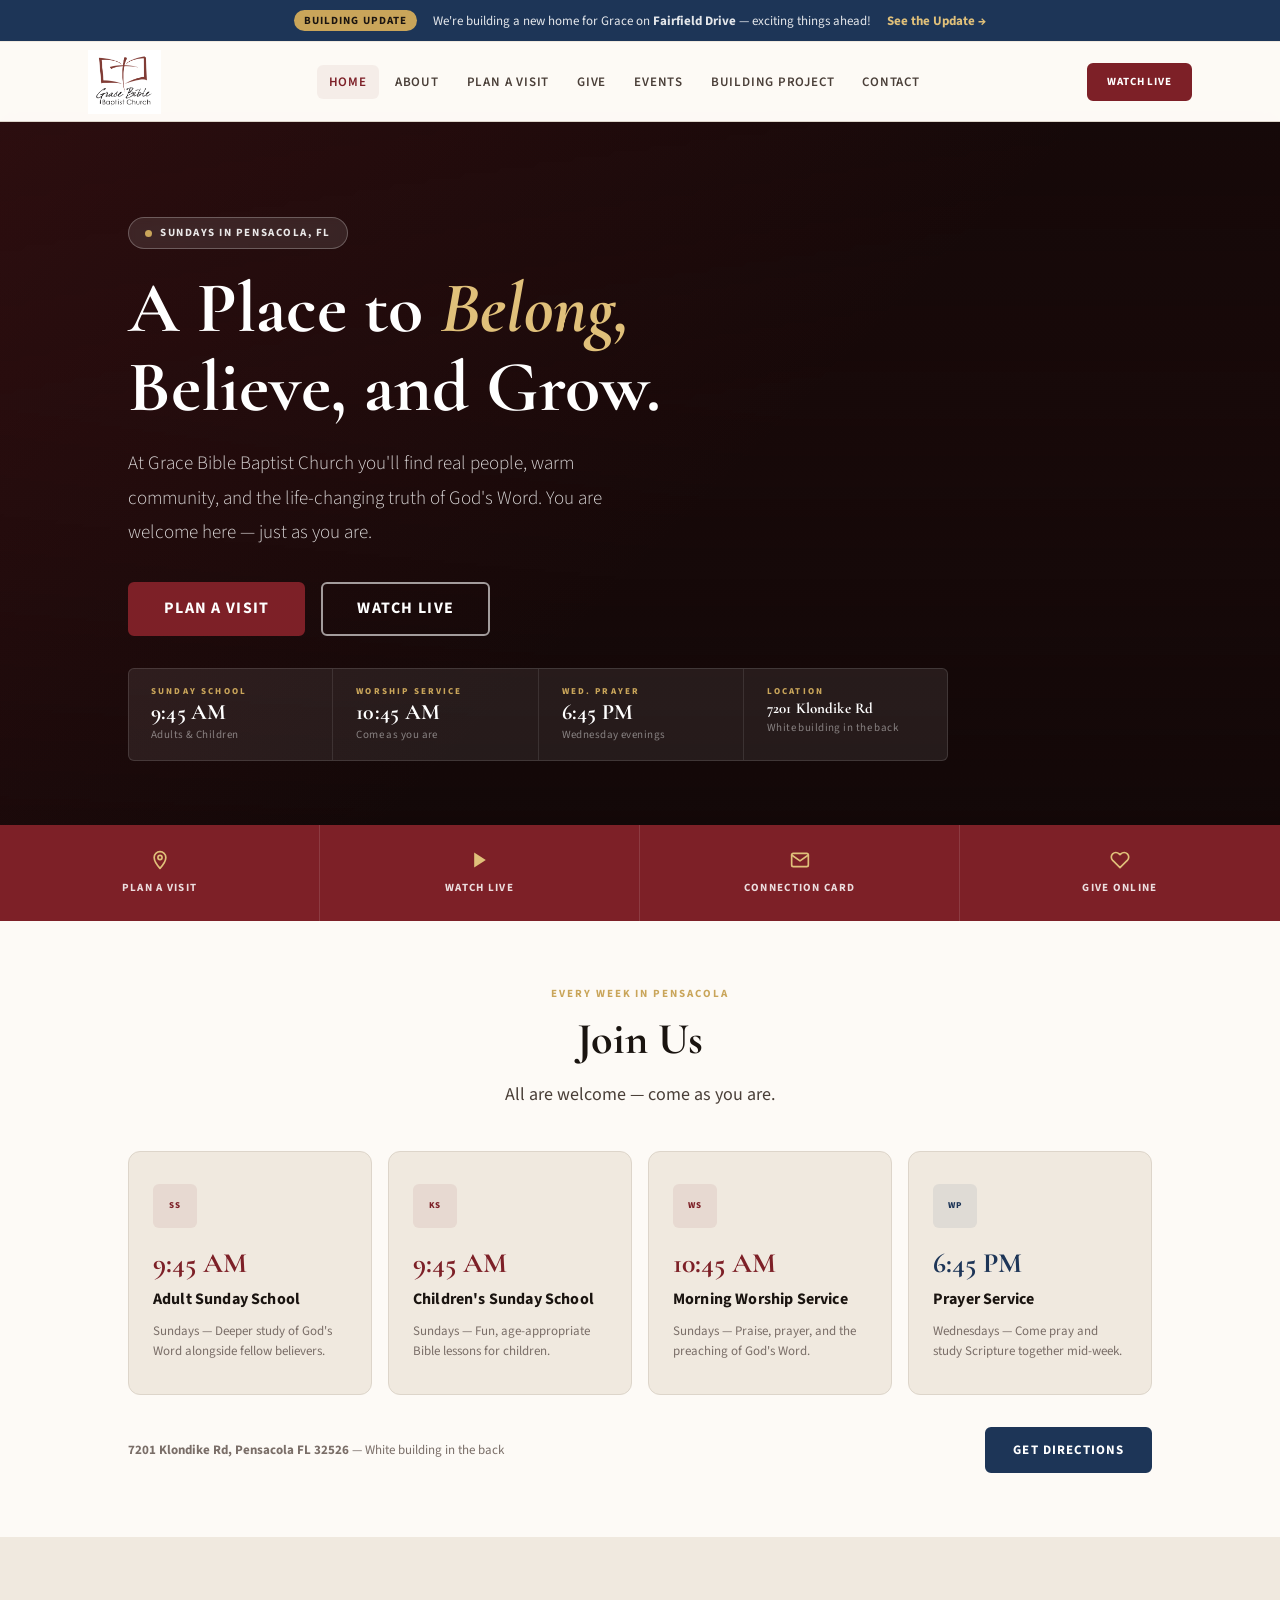
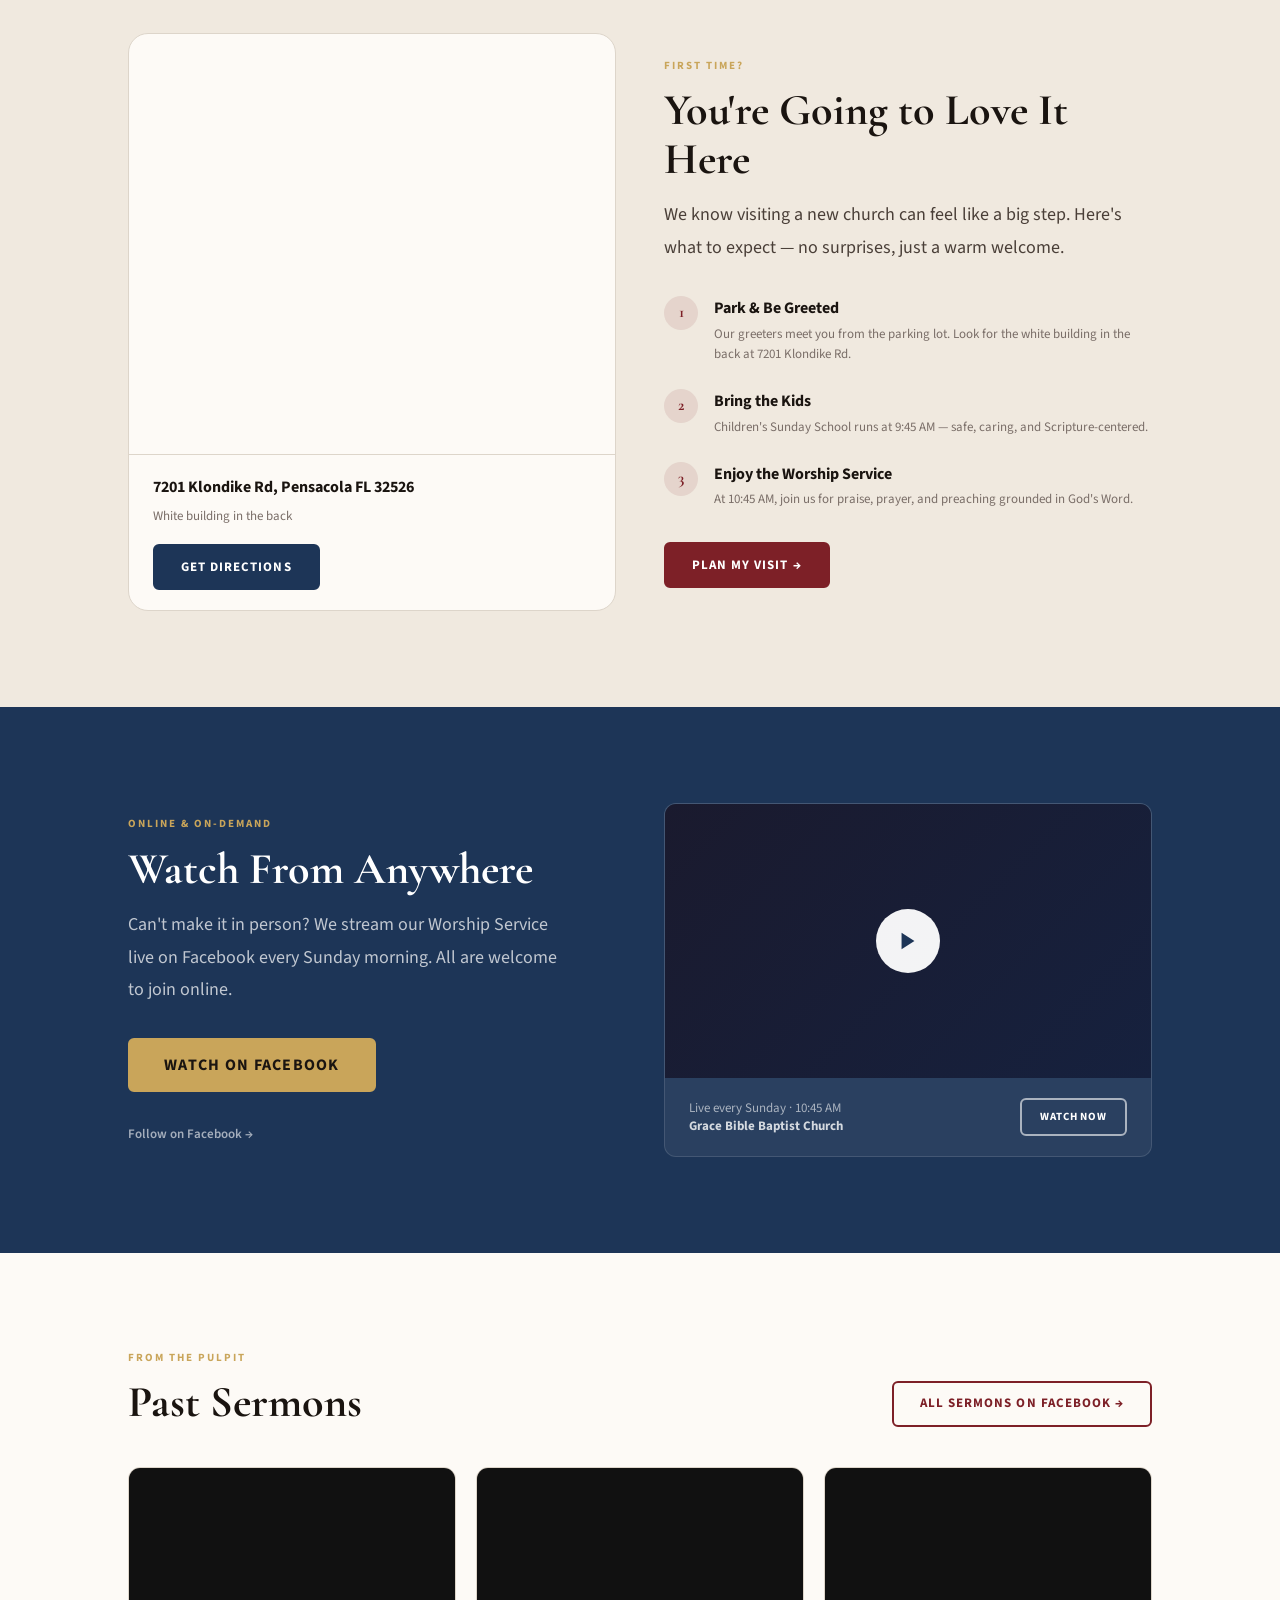
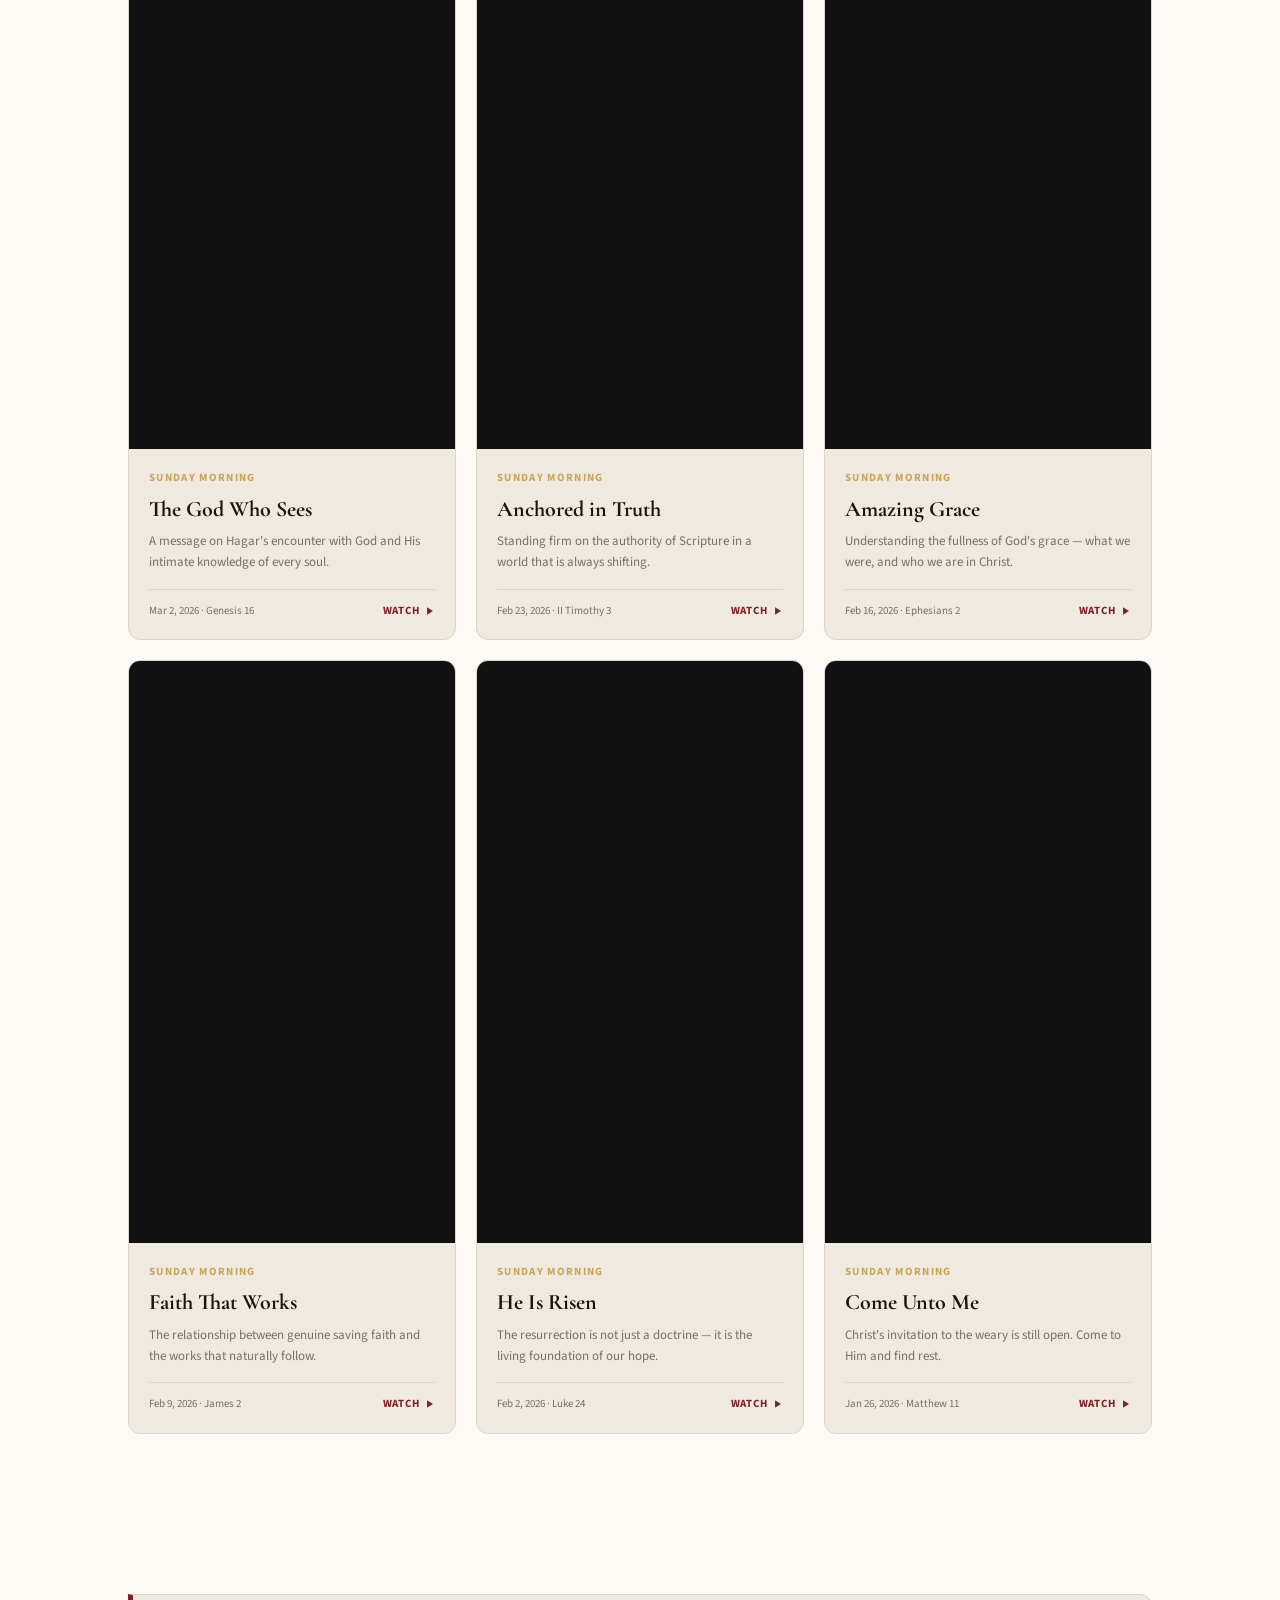
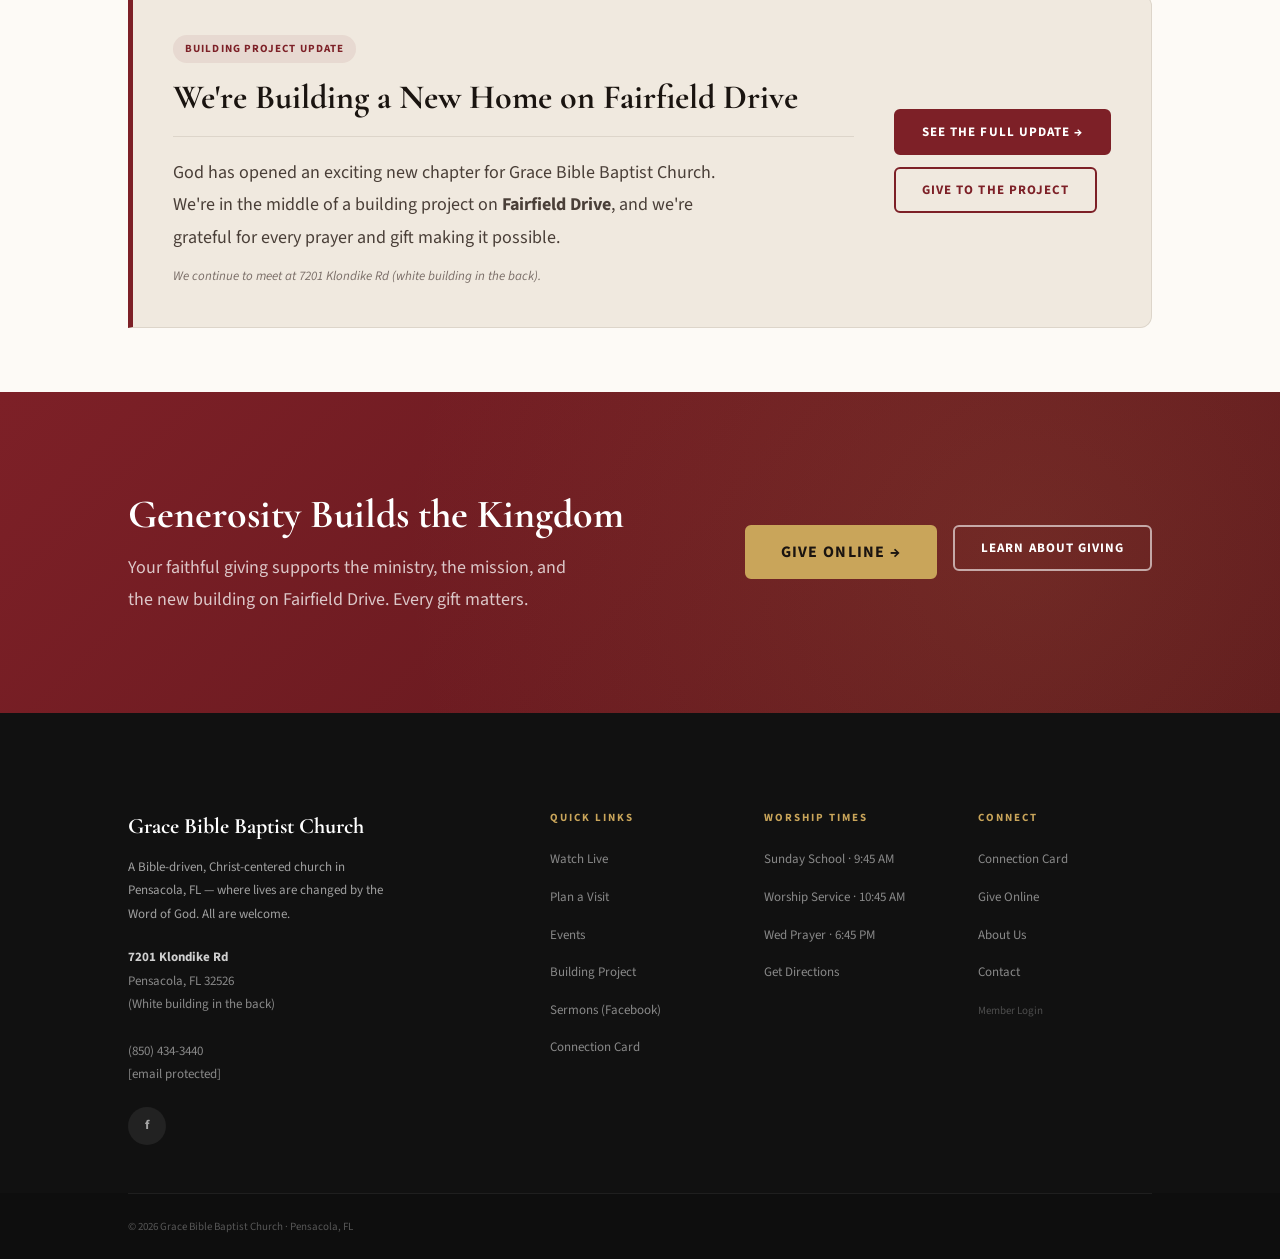
==== commit fef56aba: "Add files via upload" ====
--- a/index.html
+++ b/index.html
@@ -344,11 +344,11 @@
            target="_blank" rel="noopener noreferrer">All Sermons on Facebook &rarr;</a>
       </div>
 
-      <div class="sermon-grid">
+      <div class="sermon-grid" data-sermons-grid>
 
         <!-- Sermon 1 -->
         <div class="sermon-card">
-          <div class="video-embed">
+          <div class="video-embed" data-sermon-video>
             <iframe src="https://www.facebook.com/plugins/video.php?height=476&href=https%3A%2F%2Fwww.facebook.com%2FGBBCPensacola%2Fvideos%2F1266445985420992%2F&show_text=false&width=267&t=0" scrolling="no" frameborder="0" allowfullscreen="true" allow="autoplay; clipboard-write; encrypted-media; picture-in-picture; web-share" title="The God Who Sees"></iframe>
           </div>
           <div class="sermon-body">
@@ -367,7 +367,7 @@
 
         <!-- Sermon 2 -->
         <div class="sermon-card">
-          <div class="video-embed">
+          <div class="video-embed" data-sermon-video>
             <iframe src="https://www.facebook.com/plugins/video.php?height=476&href=https%3A%2F%2Fwww.facebook.com%2FGBBCPensacola%2Fvideos%2F1444569347366595%2F&show_text=false&width=267&t=0" scrolling="no" frameborder="0" allowfullscreen="true" allow="autoplay; clipboard-write; encrypted-media; picture-in-picture; web-share" title="Anchored in Truth"></iframe>
           </div>
           <div class="sermon-body">
@@ -386,7 +386,7 @@
 
         <!-- Sermon 3 -->
         <div class="sermon-card">
-          <div class="video-embed">
+          <div class="video-embed" data-sermon-video>
             <iframe src="https://www.facebook.com/plugins/video.php?height=476&href=https%3A%2F%2Fwww.facebook.com%2FGBBCPensacola%2Fvideos%2F1302229335262818%2F&show_text=false&width=267&t=0" scrolling="no" frameborder="0" allowfullscreen="true" allow="autoplay; clipboard-write; encrypted-media; picture-in-picture; web-share" title="Amazing Grace"></iframe>
           </div>
           <div class="sermon-body">
@@ -405,7 +405,7 @@
 
         <!-- Sermon 4 -->
         <div class="sermon-card">
-          <div class="video-embed">
+          <div class="video-embed" data-sermon-video>
             <iframe src="https://www.facebook.com/plugins/video.php?height=476&href=https%3A%2F%2Fwww.facebook.com%2FGBBCPensacola%2Fvideos%2F1421395273016933%2F&show_text=false&width=267&t=0" scrolling="no" frameborder="0" allowfullscreen="true" allow="autoplay; clipboard-write; encrypted-media; picture-in-picture; web-share" title="Faith That Works"></iframe>
           </div>
           <div class="sermon-body">
@@ -424,7 +424,7 @@
 
         <!-- Sermon 5 -->
         <div class="sermon-card">
-          <div class="video-embed">
+          <div class="video-embed" data-sermon-video>
             <iframe src="https://www.facebook.com/plugins/video.php?height=476&href=https%3A%2F%2Fwww.facebook.com%2FGBBCPensacola%2Fvideos%2F1463608455110011%2F&show_text=false&width=267&t=0" scrolling="no" frameborder="0" allowfullscreen="true" allow="autoplay; clipboard-write; encrypted-media; picture-in-picture; web-share" title="He Is Risen"></iframe>
           </div>
           <div class="sermon-body">
@@ -443,7 +443,7 @@
 
         <!-- Sermon 6 -->
         <div class="sermon-card">
-          <div class="video-embed">
+          <div class="video-embed" data-sermon-video>
             <iframe src="https://www.facebook.com/plugins/video.php?height=476&href=https%3A%2F%2Fwww.facebook.com%2FGBBCPensacola%2Fvideos%2F26772078935726169%2F&show_text=false&width=267&t=0" scrolling="no" frameborder="0" allowfullscreen="true" allow="autoplay; clipboard-write; encrypted-media; picture-in-picture; web-share" title="Come Unto Me"></iframe>
           </div>
           <div class="sermon-body">
@@ -526,7 +526,7 @@
           Pensacola, FL 32526<br>
           (White building in the back)<br><br>
           <a href="tel:+18504343440">(850) 434-3440</a><br>
-          <a href="mailto:info@gbbcpensacola.org">info@gbbcpensacola.org</a>
+          <a href="/cdn-cgi/l/email-protection#e48d8a828ba48386868794818a9785878b8885ca8b9683"><span class="__cf_email__" data-cfemail="95fcfbf3fad5f2f7f7f6e5f0fbe6f4f6faf9f4bbfae7f2">[email&#160;protected]</span></a>
         </address>
         <div class="social-links">
           <a class="social-link"
@@ -577,13 +577,4 @@
   <div style="background:rgba(0,0,0,0.2)">
     <div class="container">
       <div class="footer-bottom">
-        <span>&copy; 2026 Grace Bible Baptist Church &middot; Pensacola, FL</span>
-        <span>Soli Deo Gloria.</span>
-      </div>
-    </div>
-  </div>
-</footer>
-
-<script src="js/main.js"></script>
-</body>
-</html>
+        <span>&copy; 2026 Grace Bible Baptist Church &middot; Pensacola, FL
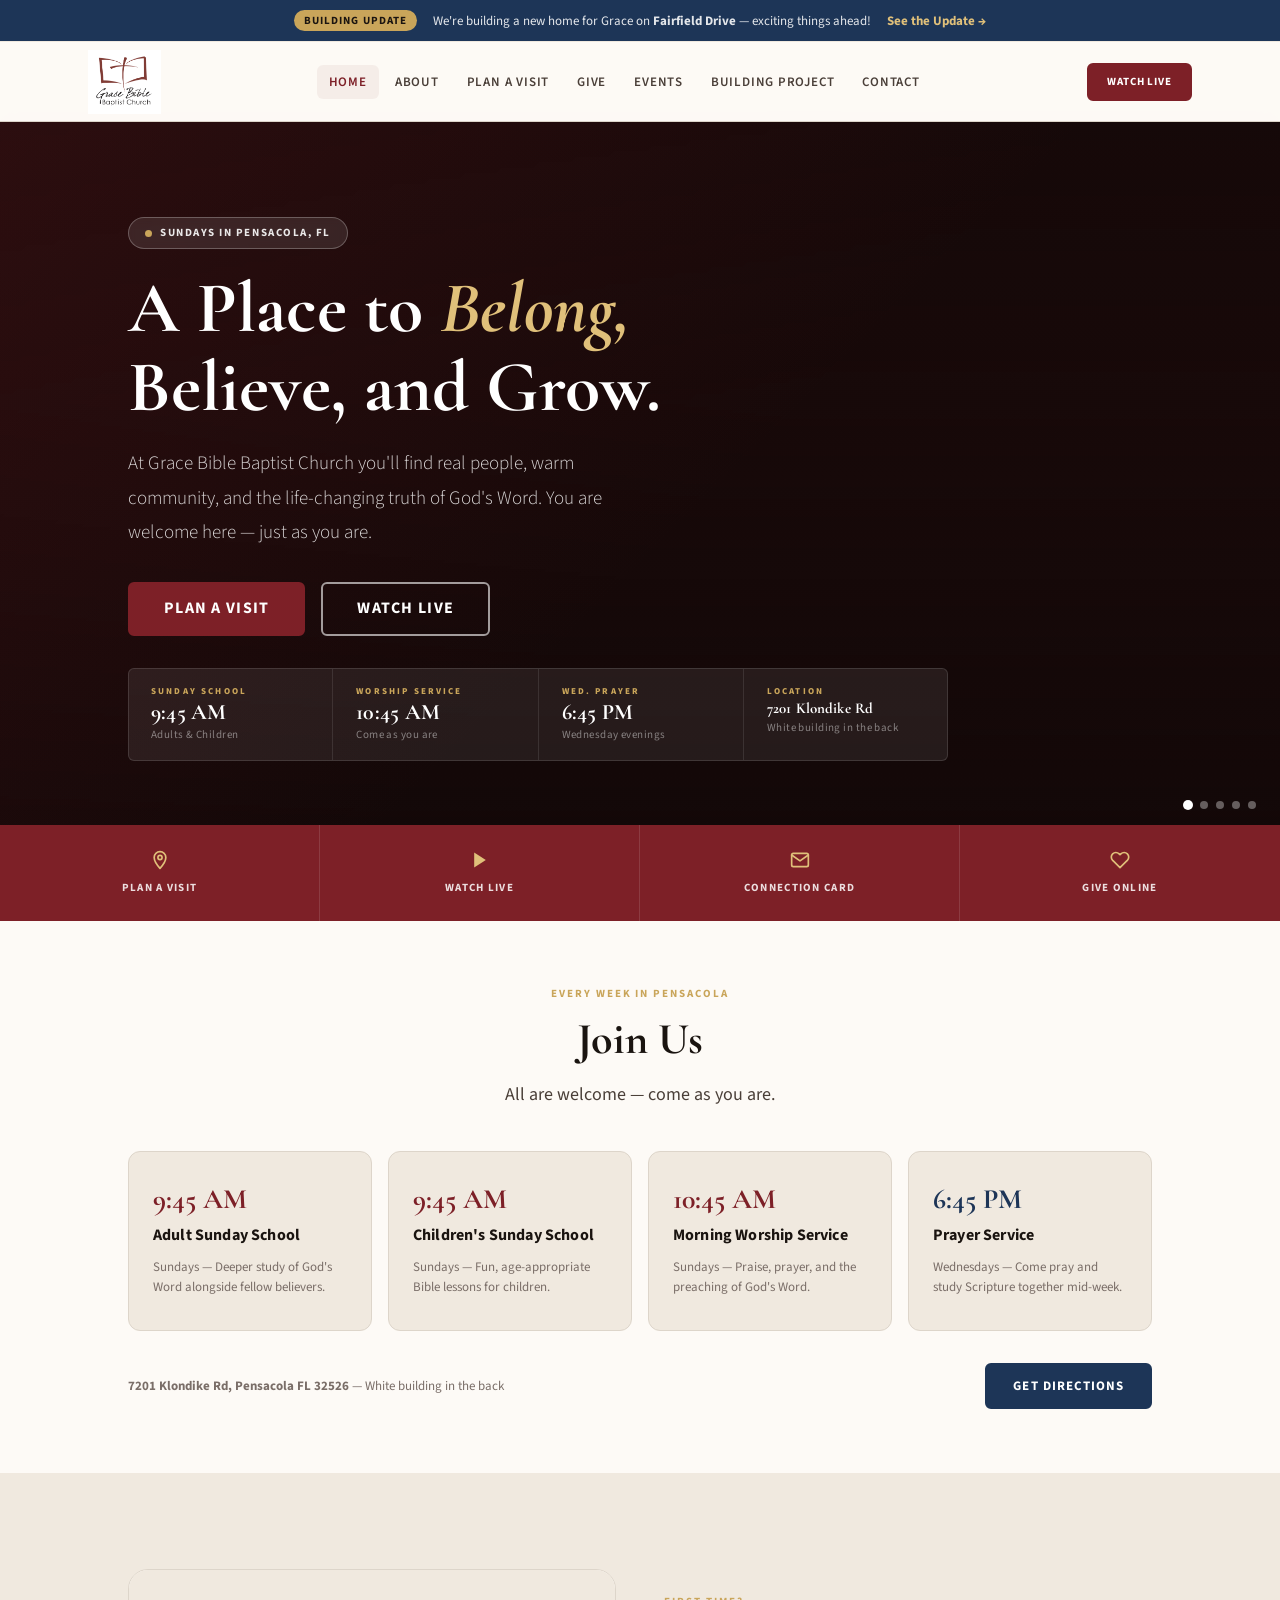
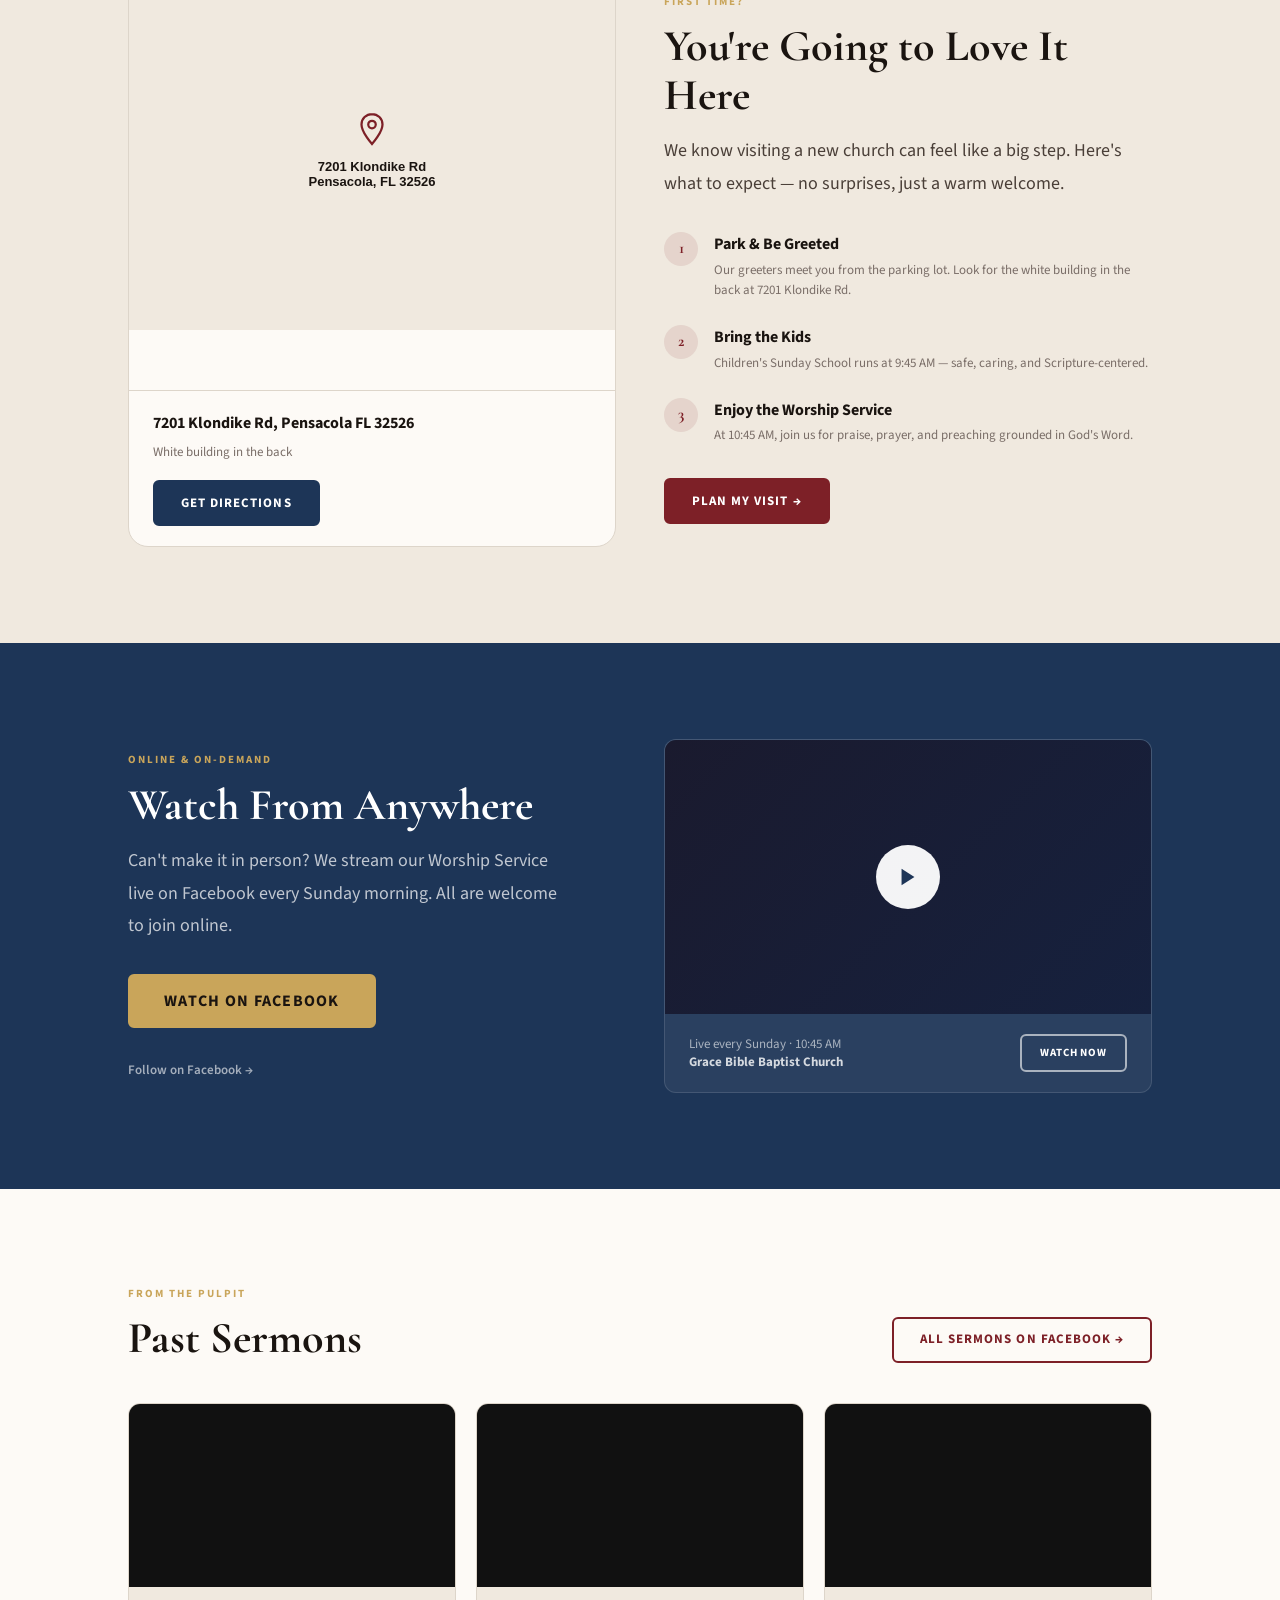
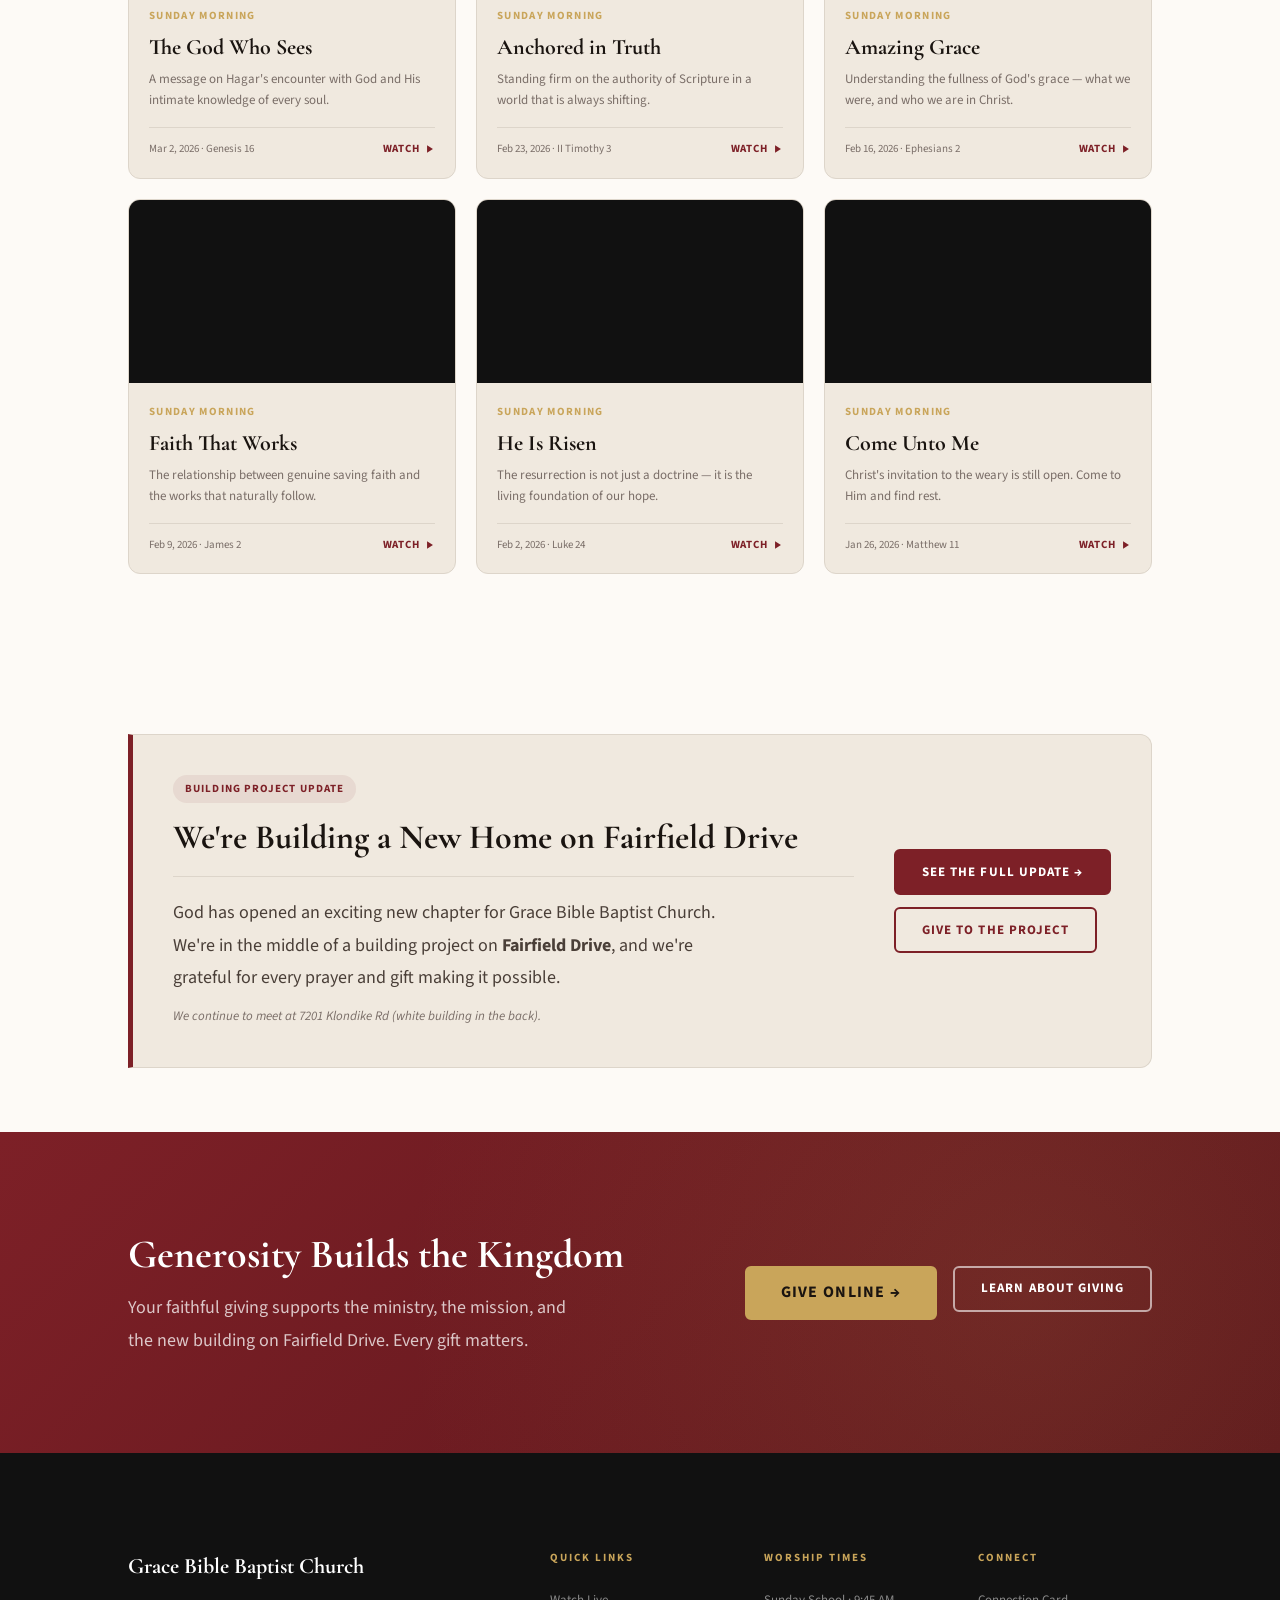
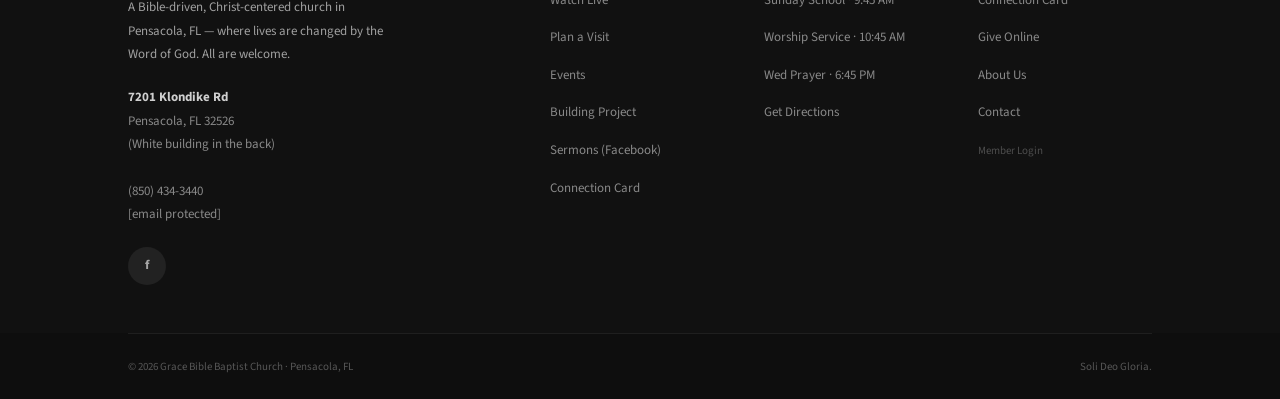
==== commit 37dfa6be: "Add files via upload" ====
--- a/index.html
+++ b/index.html
@@ -182,25 +182,21 @@
       </div>
       <div class="service-times-grid">
         <article class="time-card">
-          <div class="time-icon" aria-hidden="true">SS</div>
           <h3>9:45 AM</h3>
           <strong>Adult Sunday School</strong>
           <p>Sundays — Deeper study of God's Word alongside fellow believers.</p>
         </article>
         <article class="time-card">
-          <div class="time-icon" aria-hidden="true">KS</div>
           <h3>9:45 AM</h3>
           <strong>Children's Sunday School</strong>
           <p>Sundays — Fun, age-appropriate Bible lessons for children.</p>
         </article>
         <article class="time-card">
-          <div class="time-icon" aria-hidden="true">WS</div>
           <h3>10:45 AM</h3>
           <strong>Morning Worship Service</strong>
           <p>Sundays — Praise, prayer, and the preaching of God's Word.</p>
         </article>
         <article class="time-card wednesday">
-          <div class="time-icon" aria-hidden="true">WP</div>
           <h3>6:45 PM</h3>
           <strong>Prayer Service</strong>
           <p>Wednesdays — Come pray and study Scripture together mid-week.</p>
@@ -225,14 +221,22 @@
 
         <!-- [CHANGE 7] Clickable Google Maps embed; triggers smart OS directions on button click -->
         <div class="visit-map-wrap">
-          <div class="visit-map-embed">
-            <iframe
-              src="https://maps.google.com/maps?q=7201+Klondike+Rd,+Pensacola,+FL+32526&output=embed&z=15"
-              title="Map of 7201 Klondike Rd, Pensacola FL 32526"
-              allowfullscreen=""
-              loading="lazy"
-              referrerpolicy="no-referrer-when-downgrade"
-              aria-label="Interactive map showing our location at 7201 Klondike Rd, Pensacola"></iframe>
+          <!-- TASK 6: static map tile — no Google Maps SDK, no info overlay bubble -->
+          <div class="visit-map-embed visit-map-static">
+            <button class="visit-map-clickable"
+                    onclick="getDirections('7201 Klondike Rd, Pensacola, FL 32526')"
+                    aria-label="Tap to get directions to 7201 Klondike Rd, Pensacola FL">
+              <img
+                src="https://maps.geoapify.com/v1/staticmap?style=osm-bright-smooth&width=640&height=360&center=lonlat:-87.3645,30.4554&zoom=15&marker=lonlat:-87.3645,30.4554;color:%237d2027;size:medium&apiKey=irrelevant"
+                onerror="this.style.display='none';this.nextElementSibling.style.display='flex'"
+                alt="Map of 7201 Klondike Rd, Pensacola FL"
+                width="640" height="360">
+              <span class="visit-map-no-img" style="display:none" aria-hidden="true">
+                <svg viewBox="0 0 24 24" width="36" height="36" fill="none" stroke="currentColor" stroke-width="1.5"><path d="M12 2C8.13 2 5 5.13 5 9c0 5.25 7 13 7 13s7-7.75 7-13c0-3.87-3.13-7-7-7z"/><circle cx="12" cy="9" r="2.5"/></svg>
+                <strong>7201 Klondike Rd<br>Pensacola, FL 32526</strong>
+              </span>
+              <span class="visit-map-hint" aria-hidden="true">Tap for directions</span>
+            </button>
           </div>
           <div class="visit-map-footer">
             <div class="visit-map-address">
@@ -577,4 +581,12 @@
   <div style="background:rgba(0,0,0,0.2)">
     <div class="container">
       <div class="footer-bottom">
-        <span>&copy; 2026 Grace Bible Baptist Church &middot; Pensacola, FL+        <span>&copy; 2026 Grace Bible Baptist Church &middot; Pensacola, FL</span>
+        <span>Soli Deo Gloria.</span>
+      </div>
+    </div>
+  </div>
+</footer>
+<script src="js/main.js" defer></script>
+</body>
+</html>
--- a/css/styles.css
+++ b/css/styles.css
@@ -370,14 +370,49 @@
 .video-embed{
   position:relative;
   width:100%;
-  padding-top:178.3%; /* 476/267 */
+  padding-top:56.25%; /* 16:9 */
   overflow:hidden;
   background:var(--color-bg-dark);
   flex-shrink:0}
 .video-embed iframe{
   position:absolute;
-  inset:0;
-  width:100% !important;
-  height:100% !important;
+  top:50%;
+  left:50%;
+  width:110% !important;
+  height:110% !important;
+  transform:translate(-50%,-50%);
   border:none !important;
   display:block}
+
+/* Task 5: SS/KS/WS/WP icon boxes removed */
+.time-icon{display:none!important}
+
+/* Task 6: Static map button — no Google Maps SDK overlay */
+.visit-map-static{overflow:hidden}
+.visit-map-clickable{
+  display:block;width:100%;padding:0;background:none;
+  border:none;cursor:pointer;position:relative;
+  text-align:left}
+.visit-map-clickable img{
+  width:100%;height:clamp(220px,30vw,360px);
+  object-fit:cover;display:block;
+  transition:filter var(--transition,0.2s)}
+.visit-map-clickable:hover img{filter:brightness(0.88)}
+.visit-map-no-img{
+  width:100%;height:clamp(220px,30vw,360px);
+  flex-direction:column;align-items:center;justify-content:center;
+  gap:var(--space-3,12px);
+  background:var(--color-bg,#f8f5f0);
+  color:var(--color-text,#1a1a1a);
+  font-size:var(--text-sm,0.9rem);text-align:center}
+.visit-map-no-img svg{color:var(--color-maroon,#7d2027)}
+.visit-map-hint{
+  position:absolute;bottom:10px;left:50%;
+  transform:translateX(-50%);
+  background:rgba(26,27,26,0.75);color:#fff;
+  font-size:11px;font-weight:700;letter-spacing:0.07em;
+  text-transform:uppercase;padding:5px 14px;
+  border-radius:100px;pointer-events:none;
+  white-space:nowrap;
+  opacity:0;transition:opacity var(--transition,0.2s)}
+.visit-map-clickable:hover .visit-map-hint{opacity:1}
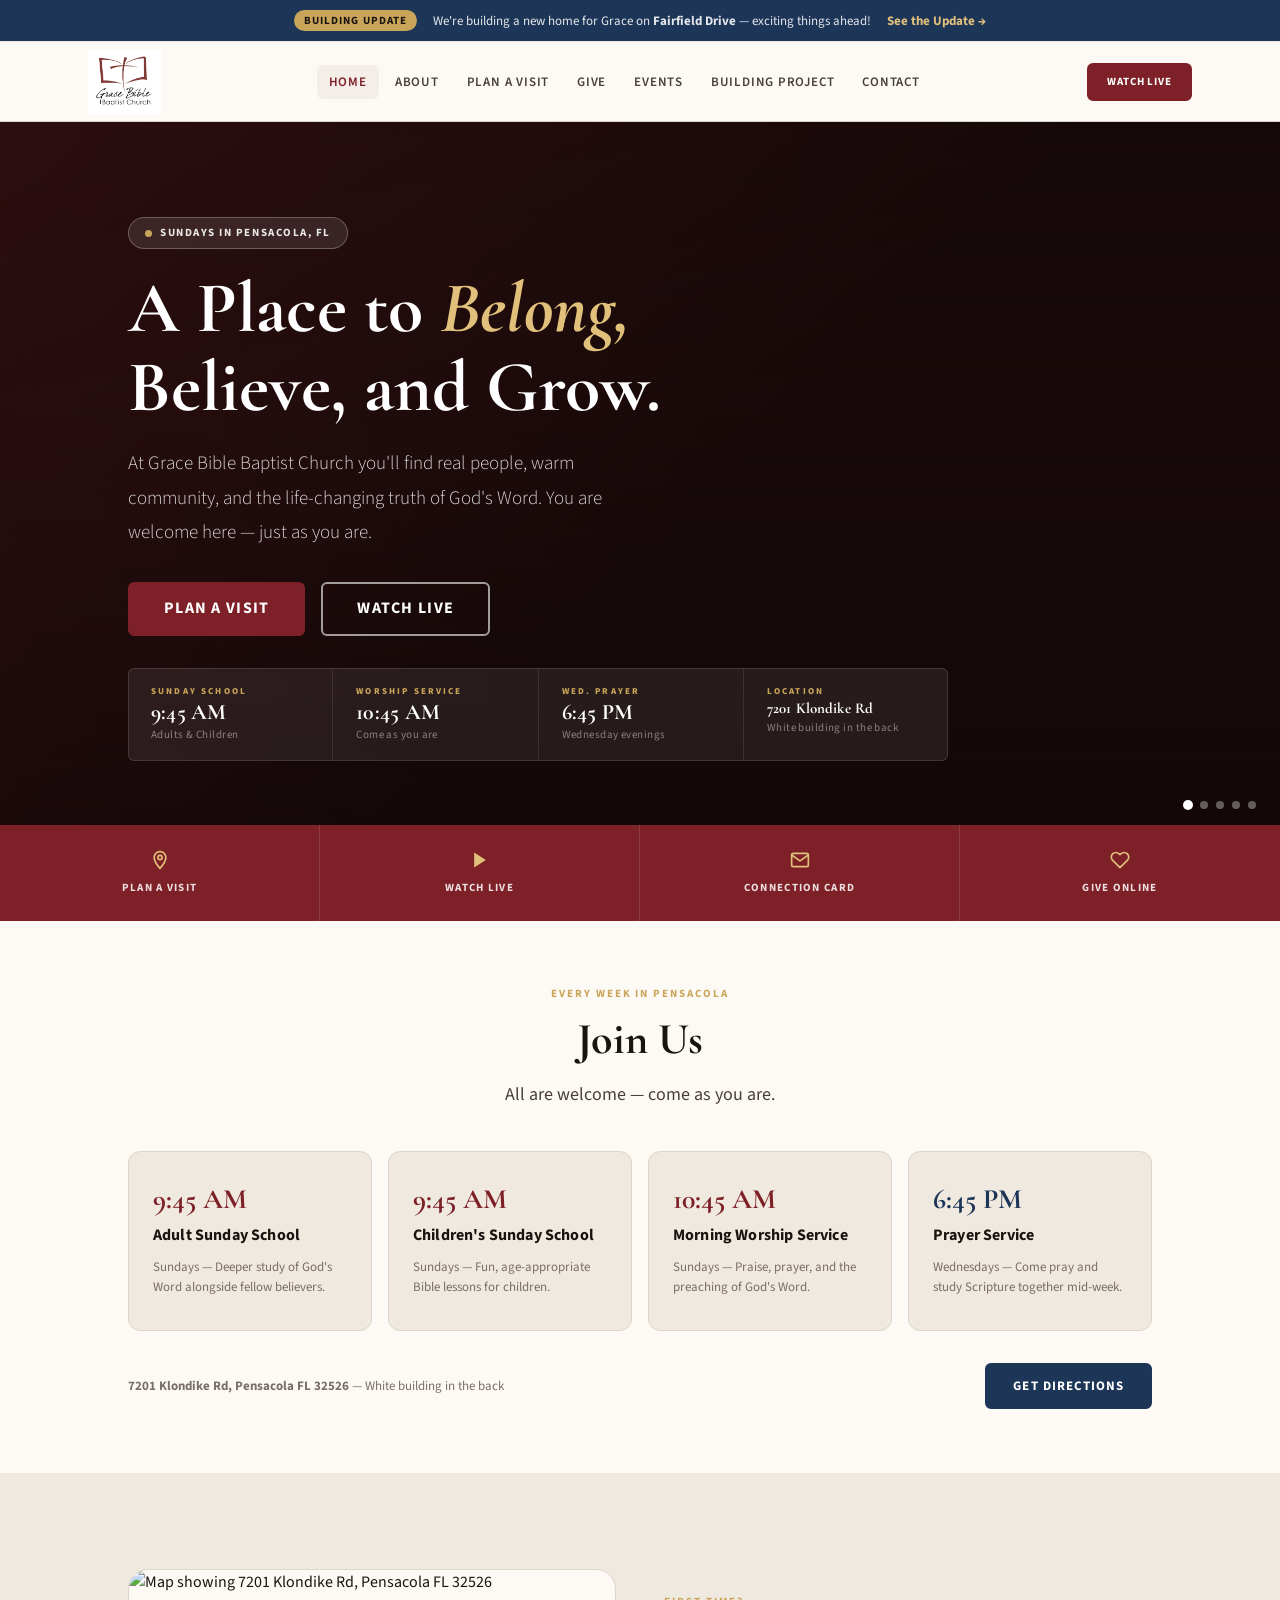
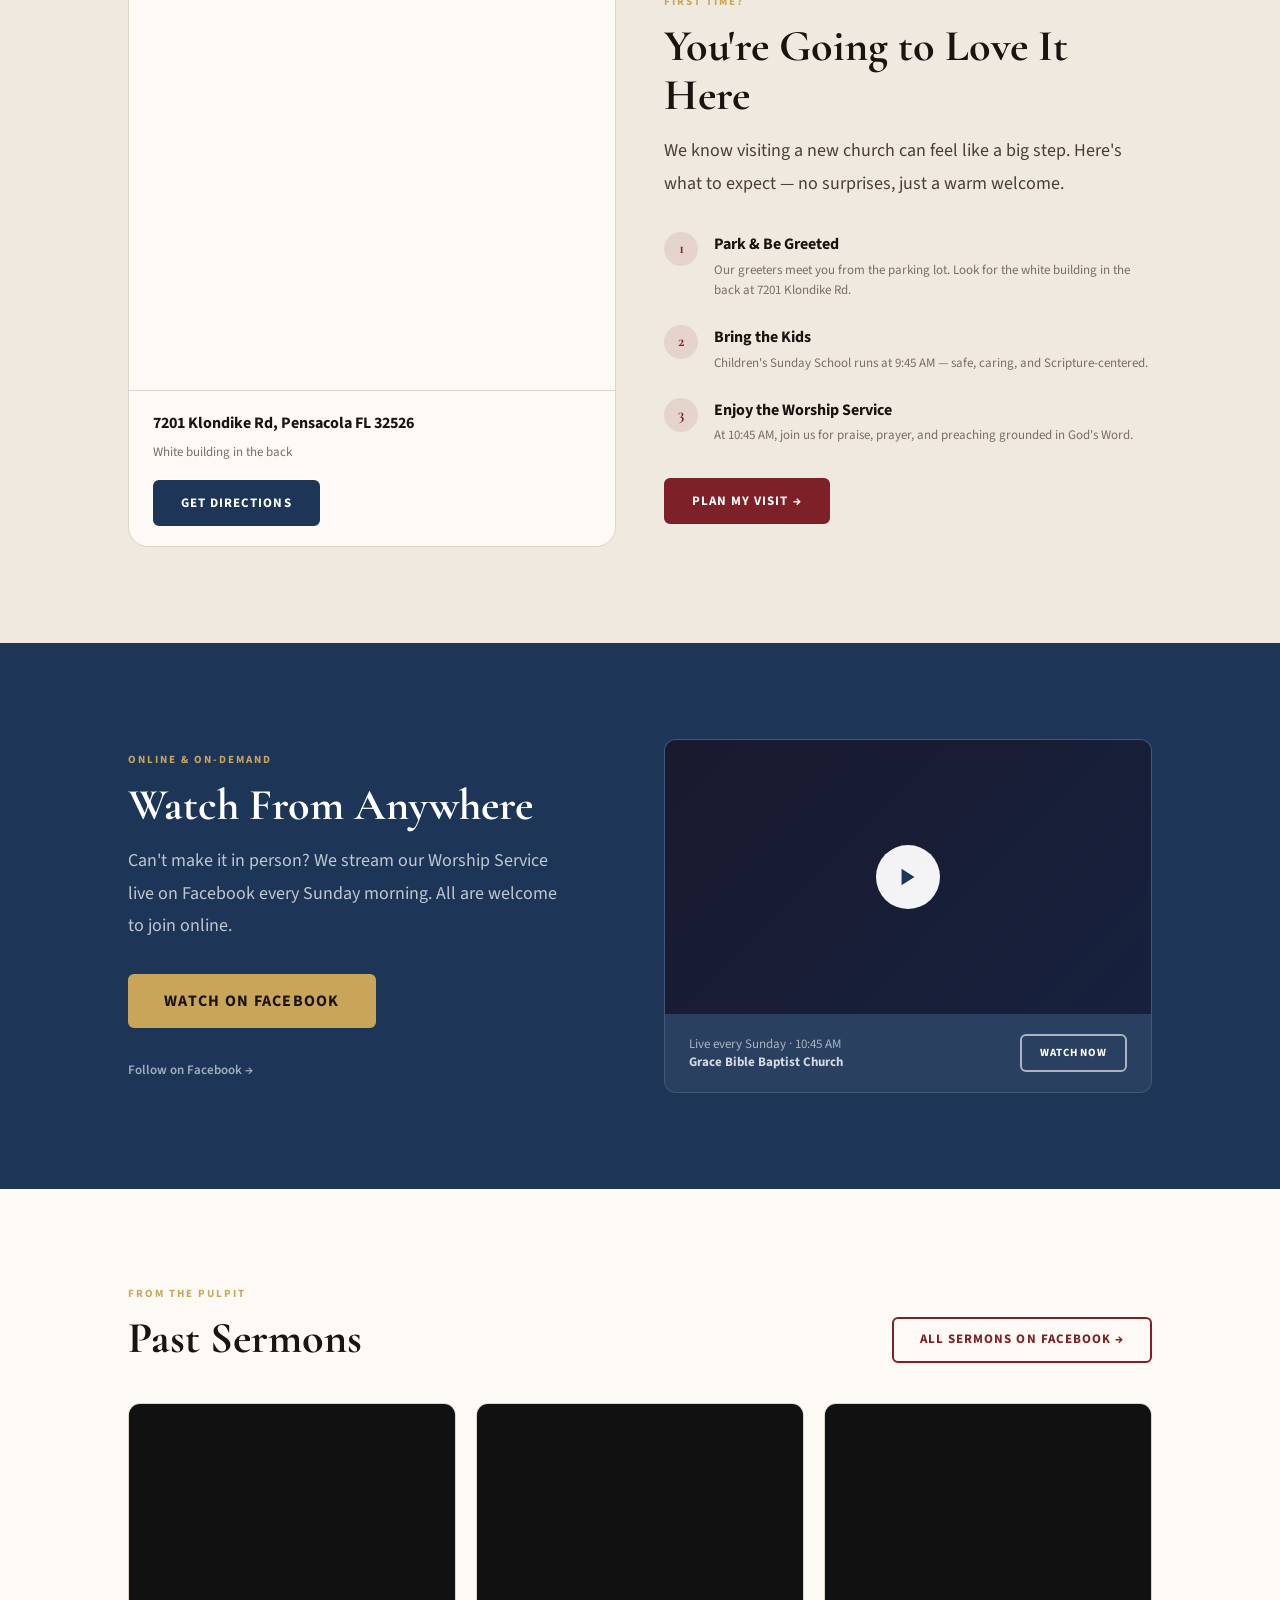
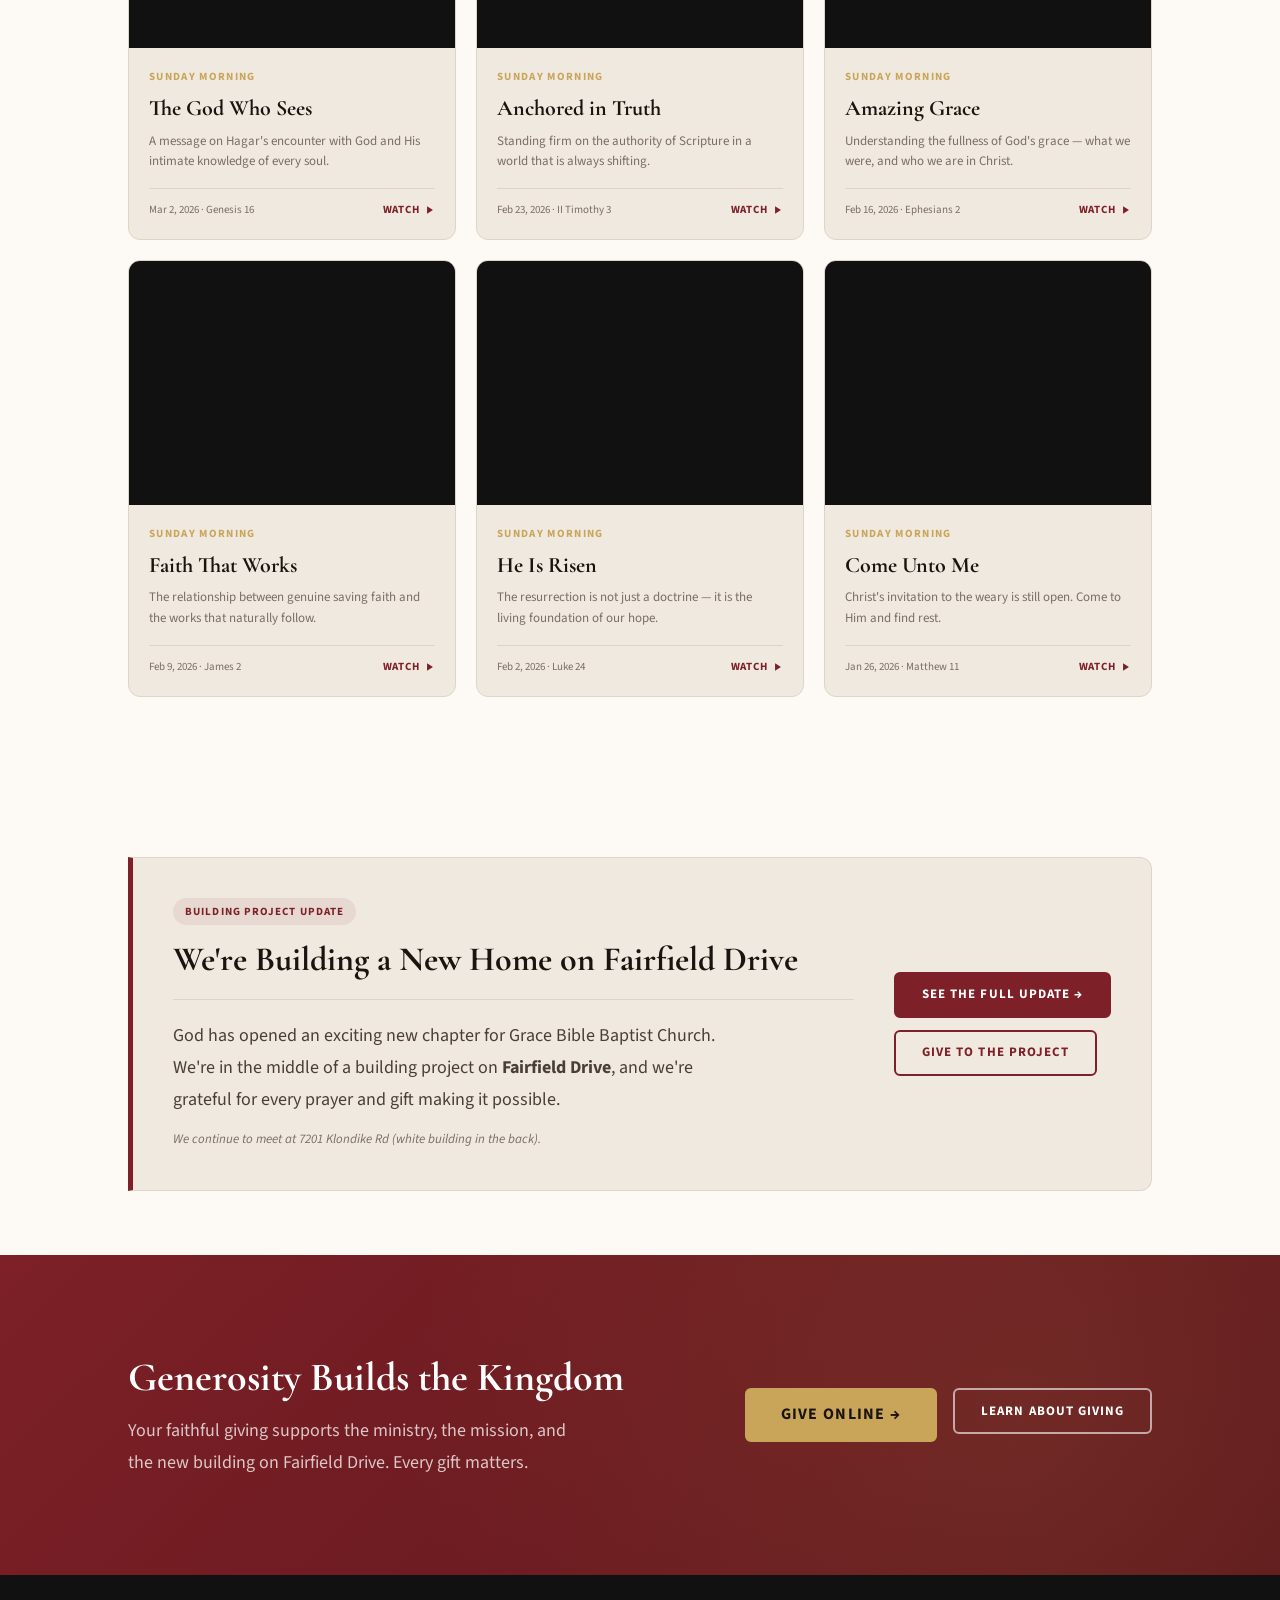
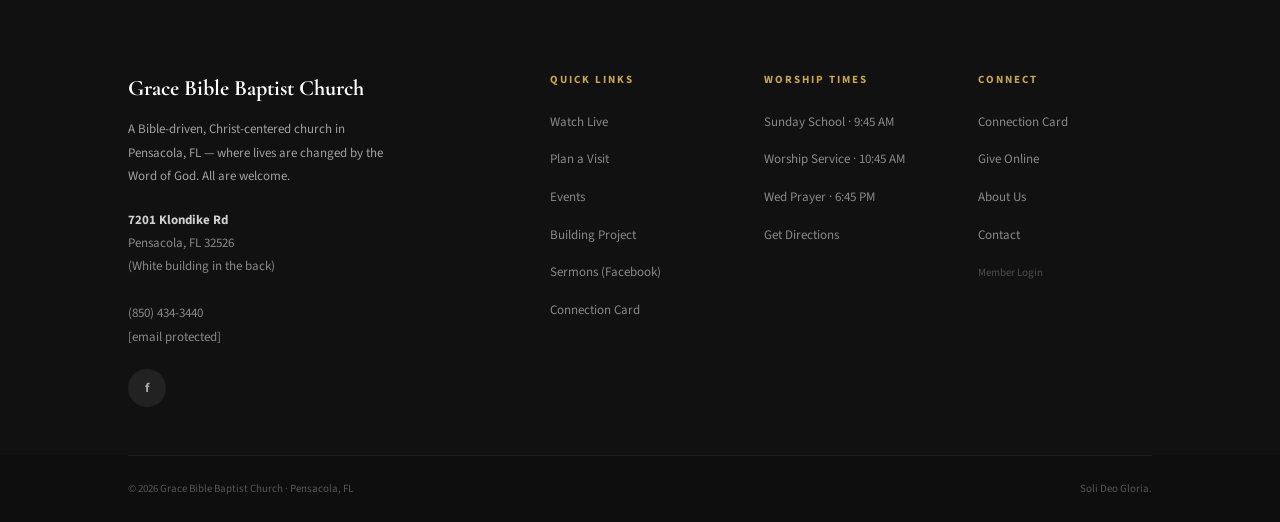
==== commit 013d925b: "Add files via upload" ====
--- a/index.html
+++ b/index.html
@@ -221,22 +221,22 @@
 
         <!-- [CHANGE 7] Clickable Google Maps embed; triggers smart OS directions on button click -->
         <div class="visit-map-wrap">
-          <!-- TASK 6: static map tile — no Google Maps SDK, no info overlay bubble -->
+          <!-- Static map — no Google Maps SDK, no overlay bubble.
+               Clicking opens smart OS directions via getDirections().
+               TO REPLACE WITH LOCAL IMAGE: save a screenshot as assets/klondike-map.jpg
+               and change the <img src> to "assets/klondike-map.jpg" -->
           <div class="visit-map-embed visit-map-static">
-            <button class="visit-map-clickable"
-                    onclick="getDirections('7201 Klondike Rd, Pensacola, FL 32526')"
-                    aria-label="Tap to get directions to 7201 Klondike Rd, Pensacola FL">
+            <a class="map-click"
+               href="javascript:getDirections('7201 Klondike Rd, Pensacola, FL 32526')"
+               aria-label="Get directions to 7201 Klondike Rd, Pensacola FL">
+              <!-- Primary: OpenStreetMap static tile — free, no API key, no bubbles -->
               <img
-                src="https://maps.geoapify.com/v1/staticmap?style=osm-bright-smooth&width=640&height=360&center=lonlat:-87.3645,30.4554&zoom=15&marker=lonlat:-87.3645,30.4554;color:%237d2027;size:medium&apiKey=irrelevant"
-                onerror="this.style.display='none';this.nextElementSibling.style.display='flex'"
-                alt="Map of 7201 Klondike Rd, Pensacola FL"
+                src="https://staticmap.openstreetmap.de/staticmap.php?center=30.4554,-87.3645&zoom=15&size=640x360&markers=30.4554,-87.3645,red-pushpin"
+                onerror="this.src='assets/klondike-map.jpg';this.onerror=null"
+                alt="Map showing 7201 Klondike Rd, Pensacola FL 32526"
                 width="640" height="360">
-              <span class="visit-map-no-img" style="display:none" aria-hidden="true">
-                <svg viewBox="0 0 24 24" width="36" height="36" fill="none" stroke="currentColor" stroke-width="1.5"><path d="M12 2C8.13 2 5 5.13 5 9c0 5.25 7 13 7 13s7-7.75 7-13c0-3.87-3.13-7-7-7z"/><circle cx="12" cy="9" r="2.5"/></svg>
-                <strong>7201 Klondike Rd<br>Pensacola, FL 32526</strong>
-              </span>
-              <span class="visit-map-hint" aria-hidden="true">Tap for directions</span>
-            </button>
+              <span class="visit-map-hint" aria-hidden="true">Get Directions</span>
+            </a>
           </div>
           <div class="visit-map-footer">
             <div class="visit-map-address">
--- a/css/styles.css
+++ b/css/styles.css
@@ -370,17 +370,18 @@
 .video-embed{
   position:relative;
   width:100%;
-  padding-top:56.25%; /* 16:9 */
+  padding-top:75%; /* taller box — shows more of portrait FB video, face more visible */
   overflow:hidden;
   background:var(--color-bg-dark);
   flex-shrink:0}
+/* Shift iframe anchor upward so the face area (upper-mid of portrait) fills frame */
 .video-embed iframe{
   position:absolute;
-  top:50%;
+  top:40%;
   left:50%;
-  width:110% !important;
-  height:110% !important;
-  transform:translate(-50%,-50%);
+  width:100% !important;
+  height:100% !important;
+  transform:translate(-50%,-40%);
   border:none !important;
   display:block}
 
@@ -389,23 +390,23 @@
 
 /* Task 6: Static map button — no Google Maps SDK overlay */
 .visit-map-static{overflow:hidden}
-.visit-map-clickable{
-  display:block;width:100%;padding:0;background:none;
-  border:none;cursor:pointer;position:relative;
-  text-align:left}
-.visit-map-clickable img{
+/* map-click: <a> wrapper around static map image */
+.map-click{
+  display:block;position:relative;overflow:hidden;
+  text-decoration:none;cursor:pointer}
+.map-click img{
   width:100%;height:clamp(220px,30vw,360px);
   object-fit:cover;display:block;
   transition:filter var(--transition,0.2s)}
-.visit-map-clickable:hover img{filter:brightness(0.88)}
-.visit-map-no-img{
+.map-click:hover img{filter:brightness(0.88)}
+.visit-map-no-img{display:none!important;
   width:100%;height:clamp(220px,30vw,360px);
   flex-direction:column;align-items:center;justify-content:center;
   gap:var(--space-3,12px);
   background:var(--color-bg,#f8f5f0);
   color:var(--color-text,#1a1a1a);
   font-size:var(--text-sm,0.9rem);text-align:center}
-.visit-map-no-img svg{color:var(--color-maroon,#7d2027)}
+
 .visit-map-hint{
   position:absolute;bottom:10px;left:50%;
   transform:translateX(-50%);
@@ -415,4 +416,4 @@
   border-radius:100px;pointer-events:none;
   white-space:nowrap;
   opacity:0;transition:opacity var(--transition,0.2s)}
-.visit-map-clickable:hover .visit-map-hint{opacity:1}
+.map-click:hover .visit-map-hint{opacity:1}
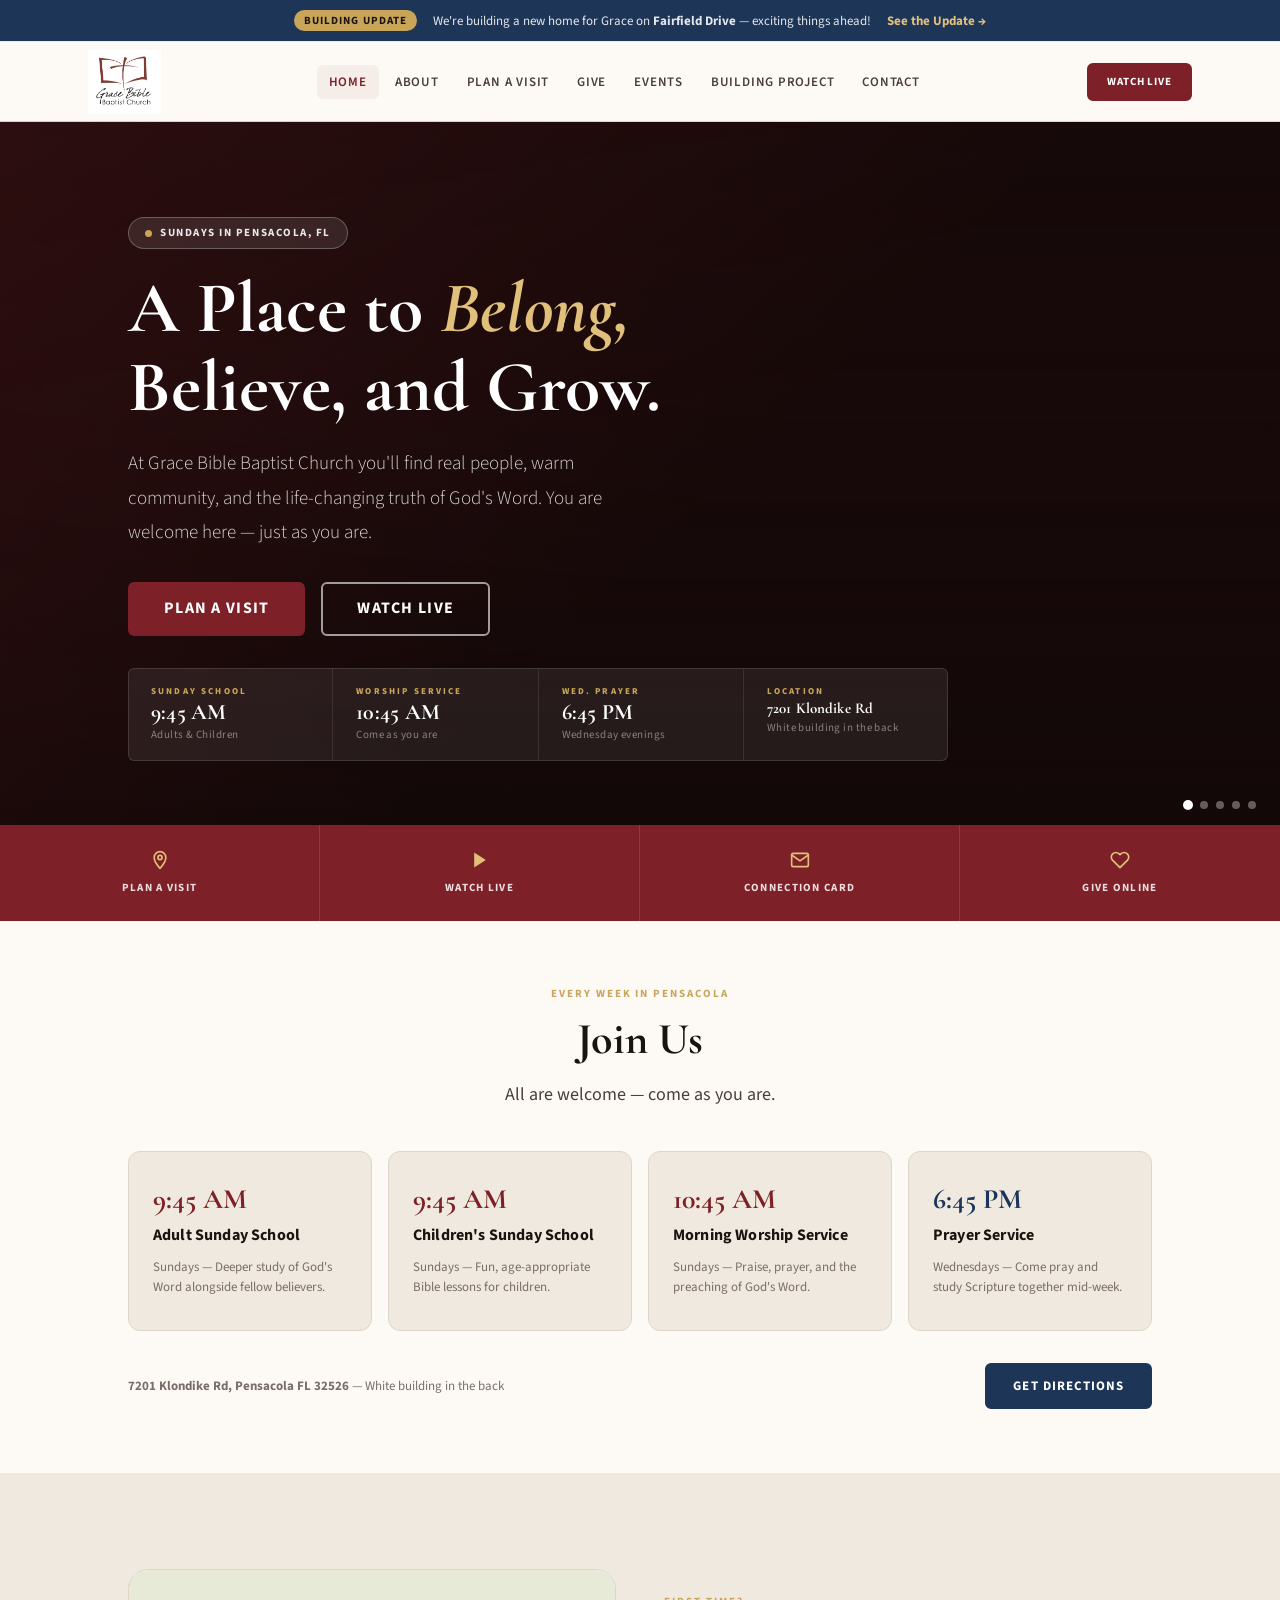
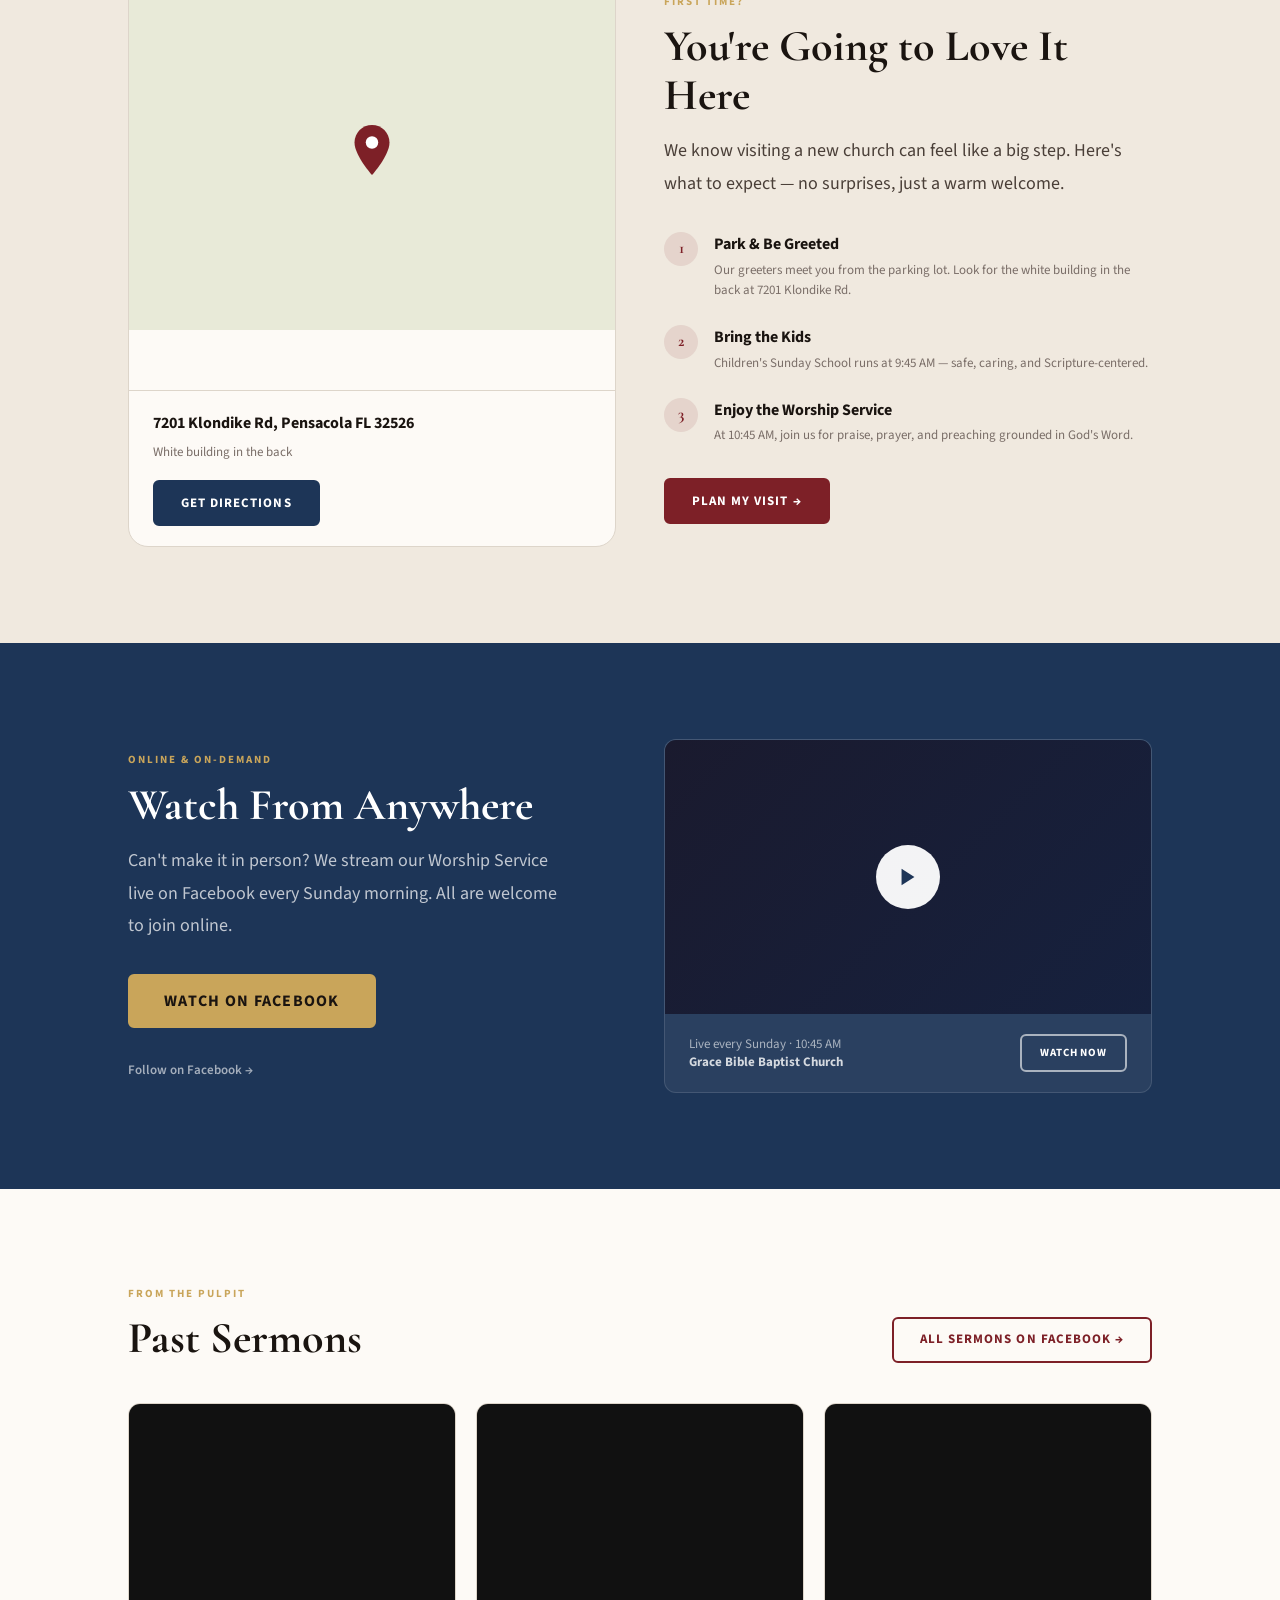
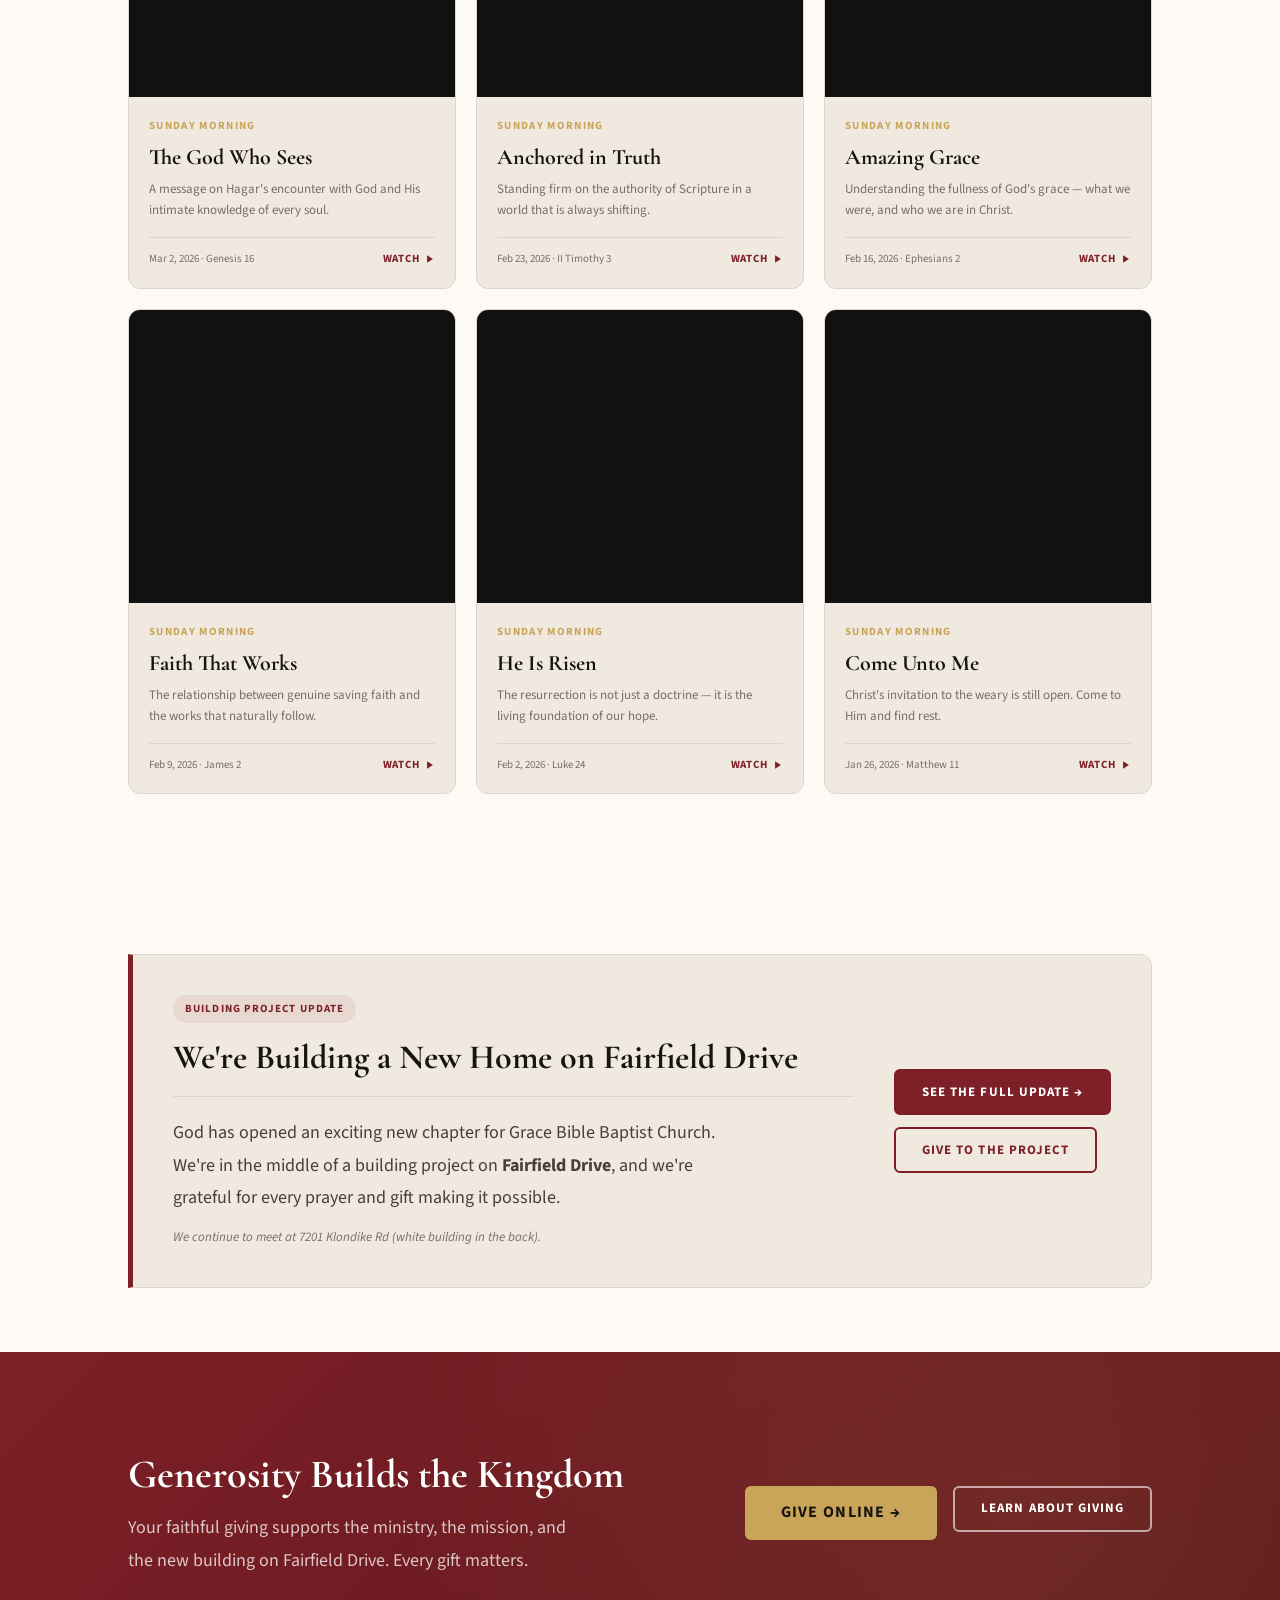
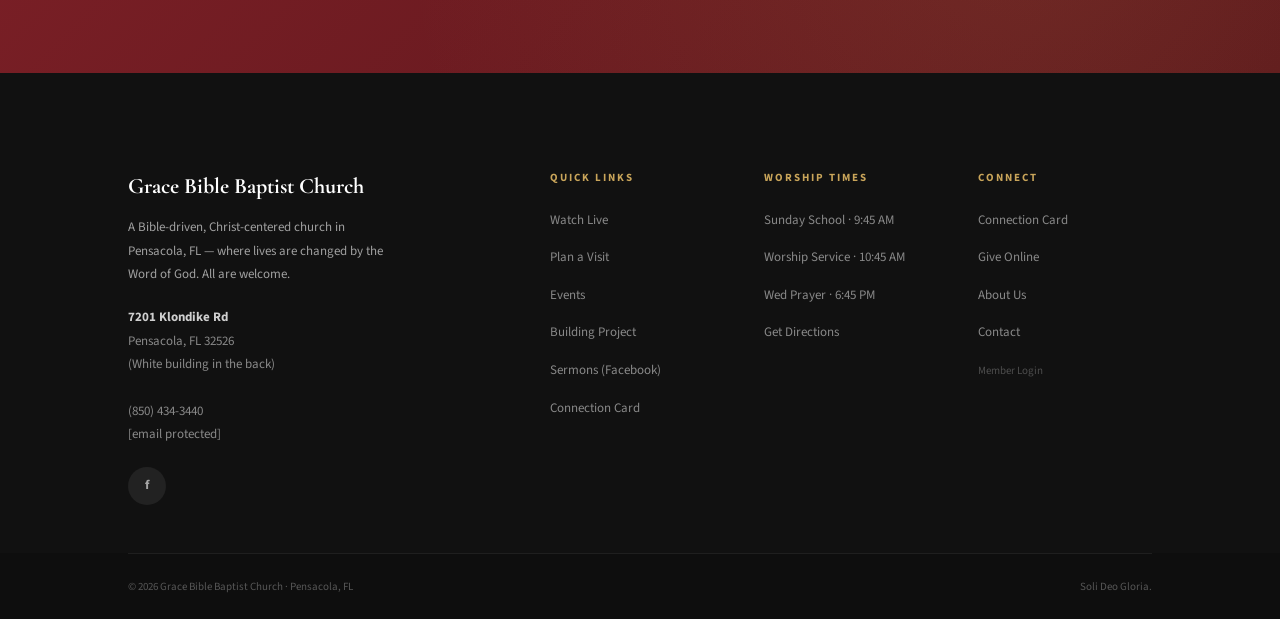
==== commit f3549264: "Add files via upload" ====
--- a/index.html
+++ b/index.html
@@ -229,10 +229,12 @@
             <a class="map-click"
                href="javascript:getDirections('7201 Klondike Rd, Pensacola, FL 32526')"
                aria-label="Get directions to 7201 Klondike Rd, Pensacola FL">
-              <!-- Primary: OpenStreetMap static tile — free, no API key, no bubbles -->
+              <!-- MAP IMAGE: Place a screenshot of the map at assets/klondike-map.jpg
+                   (e.g. a Google Maps screenshot of 7201 Klondike Rd at ~z15).
+                   If the file is missing the CSS fallback shows a pin + address. -->
               <img
-                src="https://staticmap.openstreetmap.de/staticmap.php?center=30.4554,-87.3645&zoom=15&size=640x360&markers=30.4554,-87.3645,red-pushpin"
-                onerror="this.src='assets/klondike-map.jpg';this.onerror=null"
+                src="assets/klondike-map.jpg"
+                onerror="this.classList.add('map-img-missing');this.onerror=null"
                 alt="Map showing 7201 Klondike Rd, Pensacola FL 32526"
                 width="640" height="360">
               <span class="visit-map-hint" aria-hidden="true">Get Directions</span>
--- a/css/styles.css
+++ b/css/styles.css
@@ -370,18 +370,18 @@
 .video-embed{
   position:relative;
   width:100%;
-  padding-top:75%; /* taller box — shows more of portrait FB video, face more visible */
+  padding-top:90%; /* tall box — exposes more of portrait video frame so person is visible */
   overflow:hidden;
   background:var(--color-bg-dark);
   flex-shrink:0}
-/* Shift iframe anchor upward so the face area (upper-mid of portrait) fills frame */
+/* Anchor iframe at top-center so face/upper body fills the visible area */
 .video-embed iframe{
   position:absolute;
-  top:40%;
+  top:0;
   left:50%;
   width:100% !important;
   height:100% !important;
-  transform:translate(-50%,-40%);
+  transform:translateX(-50%);
   border:none !important;
   display:block}
 
@@ -399,13 +399,19 @@
   object-fit:cover;display:block;
   transition:filter var(--transition,0.2s)}
 .map-click:hover img{filter:brightness(0.88)}
-.visit-map-no-img{display:none!important;
-  width:100%;height:clamp(220px,30vw,360px);
-  flex-direction:column;align-items:center;justify-content:center;
-  gap:var(--space-3,12px);
-  background:var(--color-bg,#f8f5f0);
-  color:var(--color-text,#1a1a1a);
-  font-size:var(--text-sm,0.9rem);text-align:center}
+/* Fallback: image missing — neutral map-like background + pin icon */
+.map-click img.map-img-missing{
+  background:#e8ead8; /* muted topographic green */
+  height:clamp(220px,30vw,360px);
+  object-fit:none; /* suppress broken-image icon */
+  color:transparent} /* hide alt text */
+.map-click:has(img.map-img-missing)::before{
+  content:'';
+  position:absolute;inset:0;
+  background:#e8ead8
+    url("data:image/svg+xml,%3Csvg xmlns='http://www.w3.org/2000/svg' viewBox='0 0 24 24' fill='%237d2027'%3E%3Cpath d='M12 2C8.13 2 5 5.13 5 9c0 5.25 7 13 7 13s7-7.75 7-13c0-3.87-3.13-7-7-7z'/%3E%3Ccircle cx='12' cy='9' r='2.5' fill='%23fff'/%3E%3C/svg%3E")
+    center/60px no-repeat;
+  z-index:1}
 
 .visit-map-hint{
   position:absolute;bottom:10px;left:50%;
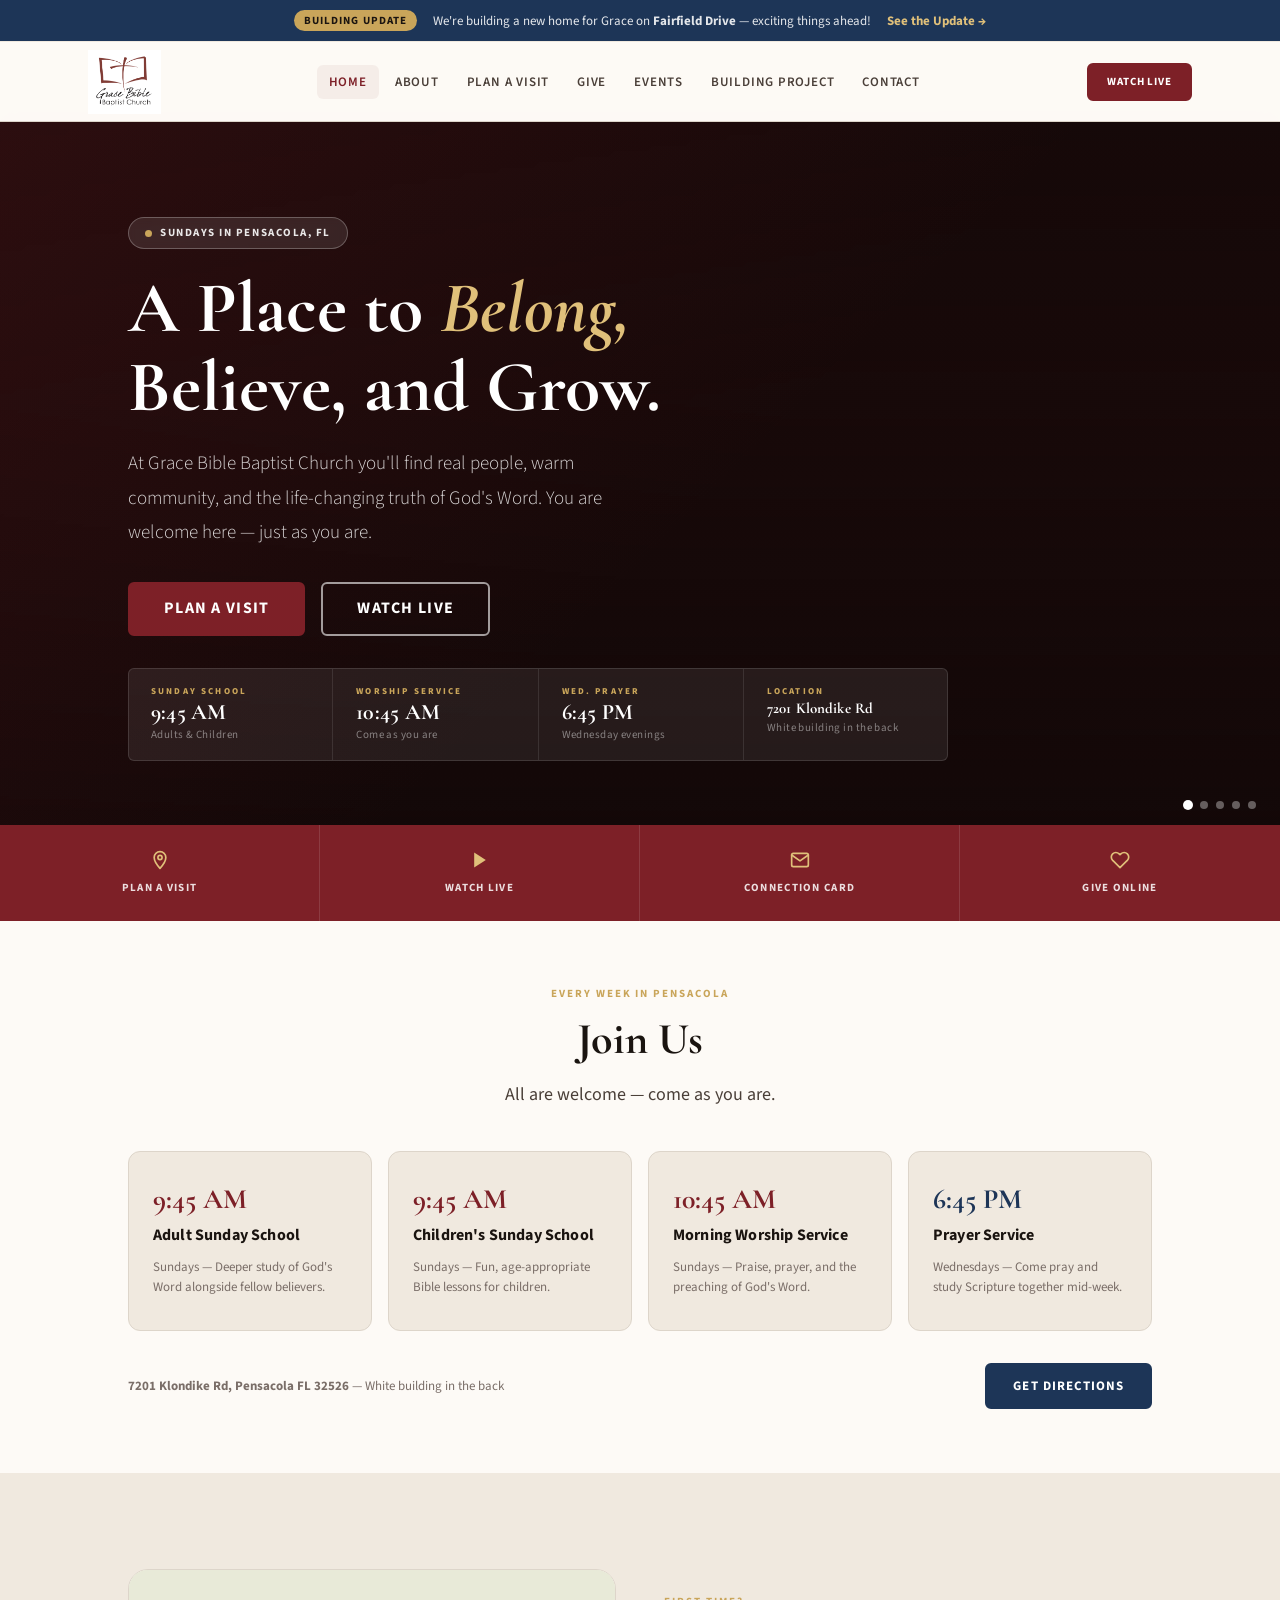
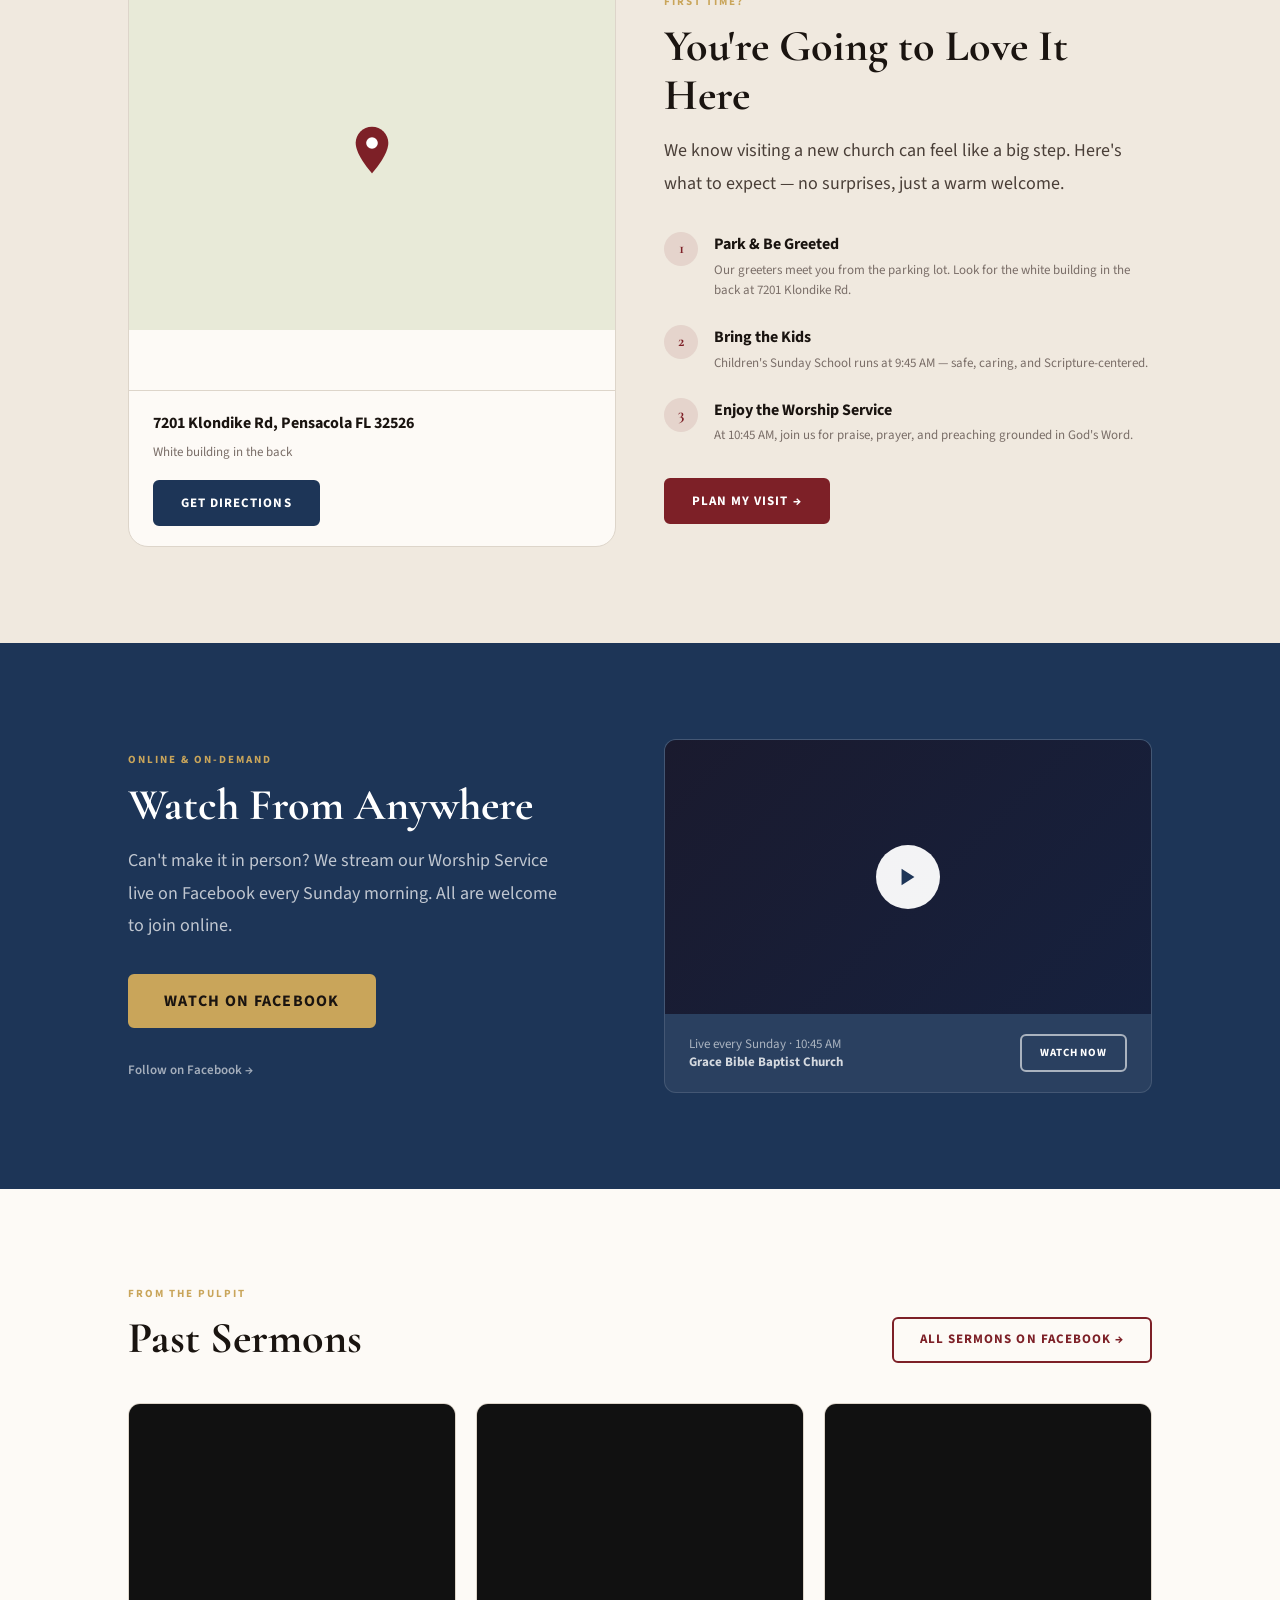
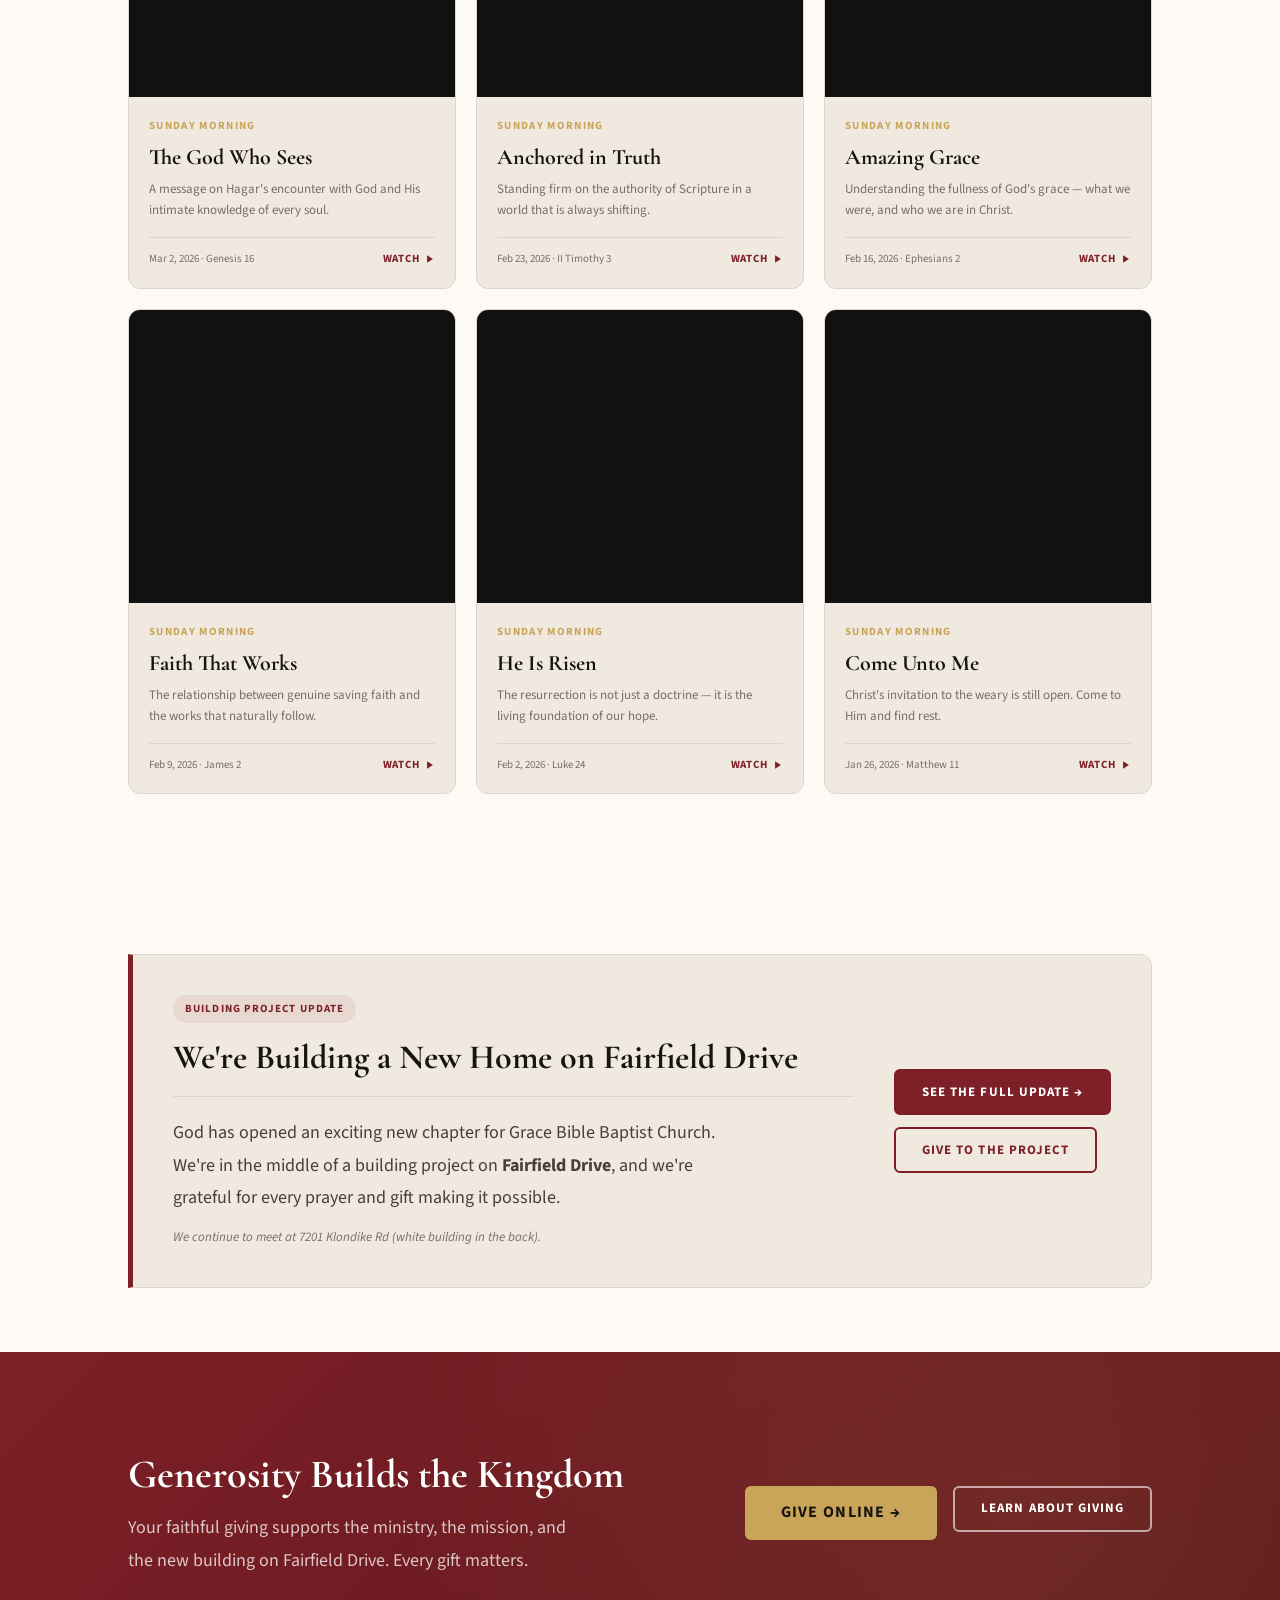
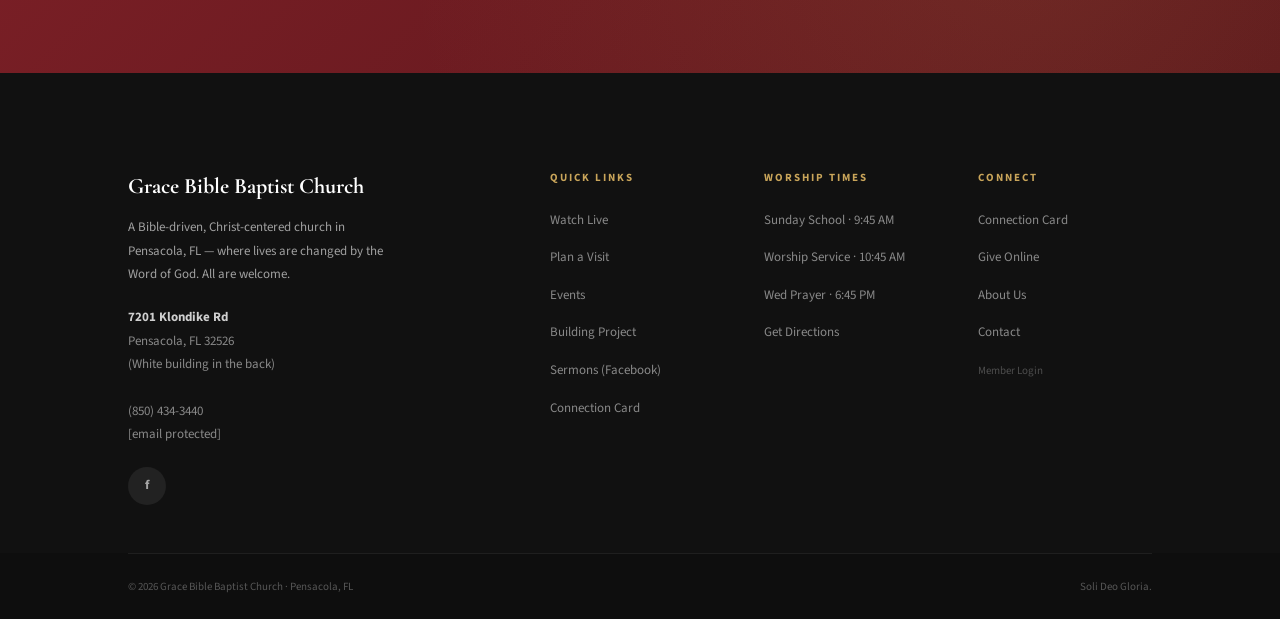
==== commit 23a003fe: "Change map image format from .jpg to .png Updated the image format suggestion from .jpg to .png for " ====
--- a/index.html
+++ b/index.html
@@ -223,18 +223,21 @@
         <div class="visit-map-wrap">
           <!-- Static map — no Google Maps SDK, no overlay bubble.
                Clicking opens smart OS directions via getDirections().
-               TO REPLACE WITH LOCAL IMAGE: save a screenshot as assets/klondike-map.jpg
+               TO REPLACE WITH LOCAL IMAGE: save a screenshot as assets/klondike-map.png
                and change the <img src> to "assets/klondike-map.jpg" -->
           <div class="visit-map-embed visit-map-static">
             <a class="map-click"
                href="javascript:getDirections('7201 Klondike Rd, Pensacola, FL 32526')"
                aria-label="Get directions to 7201 Klondike Rd, Pensacola FL">
-              <!-- MAP IMAGE: Place a screenshot of the map at assets/klondike-map.jpg
-                   (e.g. a Google Maps screenshot of 7201 Klondike Rd at ~z15).
-                   If the file is missing the CSS fallback shows a pin + address. -->
+              <!-- MAP IMAGE:
+                   • BEST: add your own screenshot at assets/klondike-map.jpg (z15, ~640×360)
+                     and it will be used automatically.
+                   • AUTOMATIC FALLBACK: if that file is missing, a free OSM static tile
+                     loads instead — still no bubble, no iframe, fully clickable.
+                   • LAST RESORT: if both fail, CSS shows a clean map-colored background + pin. -->
               <img
                 src="assets/klondike-map.jpg"
-                onerror="this.classList.add('map-img-missing');this.onerror=null"
+                onerror="this.src='https://staticmap.openstreetmap.de/staticmap.php?center=30.4554,-87.3645&zoom=15&size=640x360&markers=30.4554,-87.3645,red-pushpin';this.onerror=function(){this.classList.add('map-img-missing');this.onerror=null;}"
                 alt="Map showing 7201 Klondike Rd, Pensacola FL 32526"
                 width="640" height="360">
               <span class="visit-map-hint" aria-hidden="true">Get Directions</span>
@@ -591,4 +594,4 @@
 </footer>
 <script src="js/main.js" defer></script>
 </body>
-</html>+</html>
--- a/css/styles.css
+++ b/css/styles.css
@@ -388,30 +388,43 @@
 /* Task 5: SS/KS/WS/WP icon boxes removed */
 .time-icon{display:none!important}
 
-/* Task 6: Static map button — no Google Maps SDK overlay */
+/* Static map preview — no Google Maps iframe, no info bubble */
 .visit-map-static{overflow:hidden}
-/* map-click: <a> wrapper around static map image */
+/* .map-click: <a> that wraps the static map image */
 .map-click{
-  display:block;position:relative;overflow:hidden;
-  text-decoration:none;cursor:pointer}
+  display:block;
+  position:relative;
+  overflow:hidden;
+  text-decoration:none;
+  cursor:pointer;
+  /* Always reserve the correct height even if the image hasn't loaded yet */
+  height:clamp(220px,30vw,360px);
+  background:#e8ead8}          /* map-green shows during load */
 .map-click img{
-  width:100%;height:clamp(220px,30vw,360px);
-  object-fit:cover;display:block;
+  position:absolute;
+  inset:0;
+  width:100%;
+  height:100%;
+  object-fit:cover;
+  display:block;
   transition:filter var(--transition,0.2s)}
 .map-click:hover img{filter:brightness(0.88)}
-/* Fallback: image missing — neutral map-like background + pin icon */
+
+/* Last-resort fallback: img couldn't load at all.
+   Shows a clean topographic-green background with a centred pin.
+   Works in all browsers — no :has() needed. */
 .map-click img.map-img-missing{
-  background:#e8ead8; /* muted topographic green */
-  height:clamp(220px,30vw,360px);
-  object-fit:none; /* suppress broken-image icon */
-  color:transparent} /* hide alt text */
-.map-click:has(img.map-img-missing)::before{
+  opacity:0}          /* hide broken-image icon */
+/* The ::after pseudo-element on .map-click always sits behind the img.
+   When img is hidden (opacity:0) the pin shows through. */
+.map-click::after{
   content:'';
-  position:absolute;inset:0;
+  position:absolute;
+  inset:0;
   background:#e8ead8
-    url("data:image/svg+xml,%3Csvg xmlns='http://www.w3.org/2000/svg' viewBox='0 0 24 24' fill='%237d2027'%3E%3Cpath d='M12 2C8.13 2 5 5.13 5 9c0 5.25 7 13 7 13s7-7.75 7-13c0-3.87-3.13-7-7-7z'/%3E%3Ccircle cx='12' cy='9' r='2.5' fill='%23fff'/%3E%3C/svg%3E")
-    center/60px no-repeat;
-  z-index:1}
+    url("data:image/svg+xml,%3Csvg xmlns='http://www.w3.org/2000/svg' viewBox='0 0 24 24'%3E%3Cpath fill='%237d2027' d='M12 2C8.13 2 5 5.13 5 9c0 5.25 7 13 7 13s7-7.75 7-13c0-3.87-3.13-7-7-7z'/%3E%3Ccircle cx='12' cy='9' r='2.5' fill='%23fff'/%3E%3C/svg%3E")
+    center/56px 56px no-repeat;
+  z-index:0}          /* img (z-index auto) naturally stacks above ::after */
 
 .visit-map-hint{
   position:absolute;bottom:10px;left:50%;
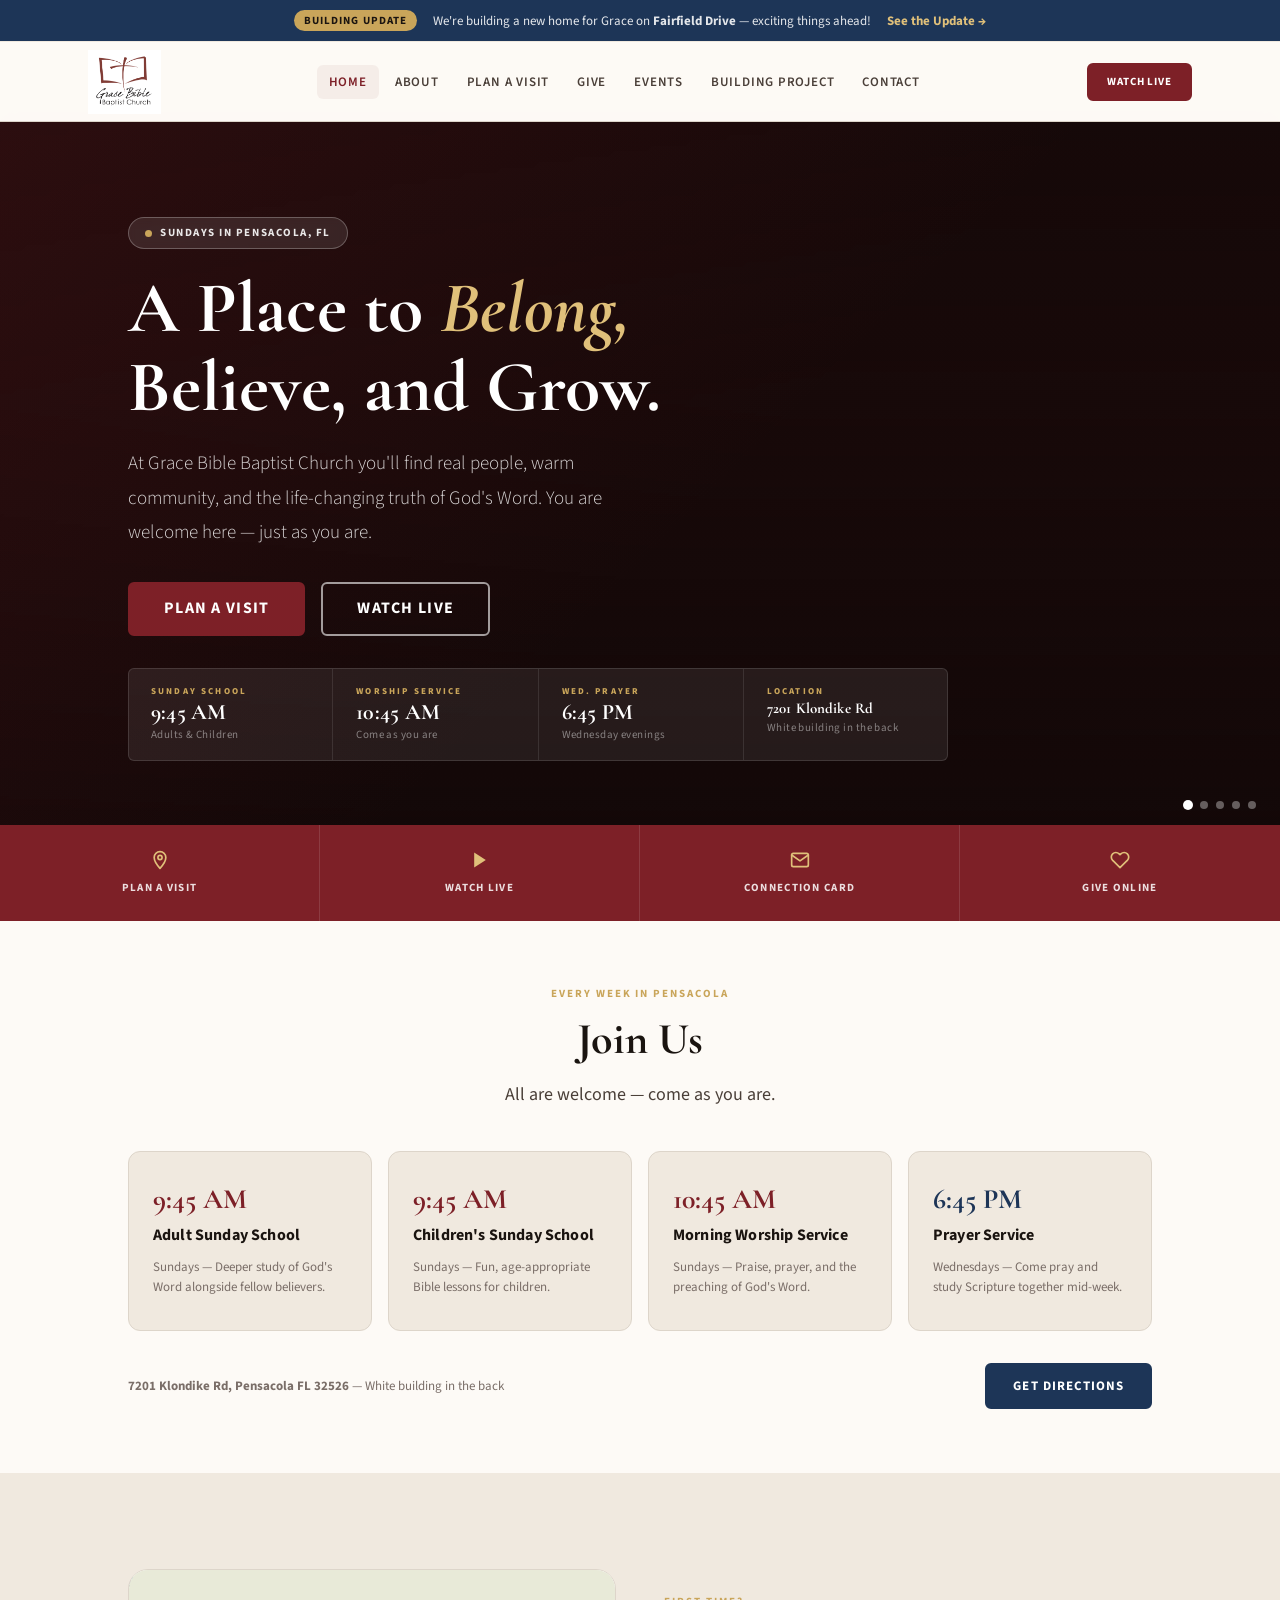
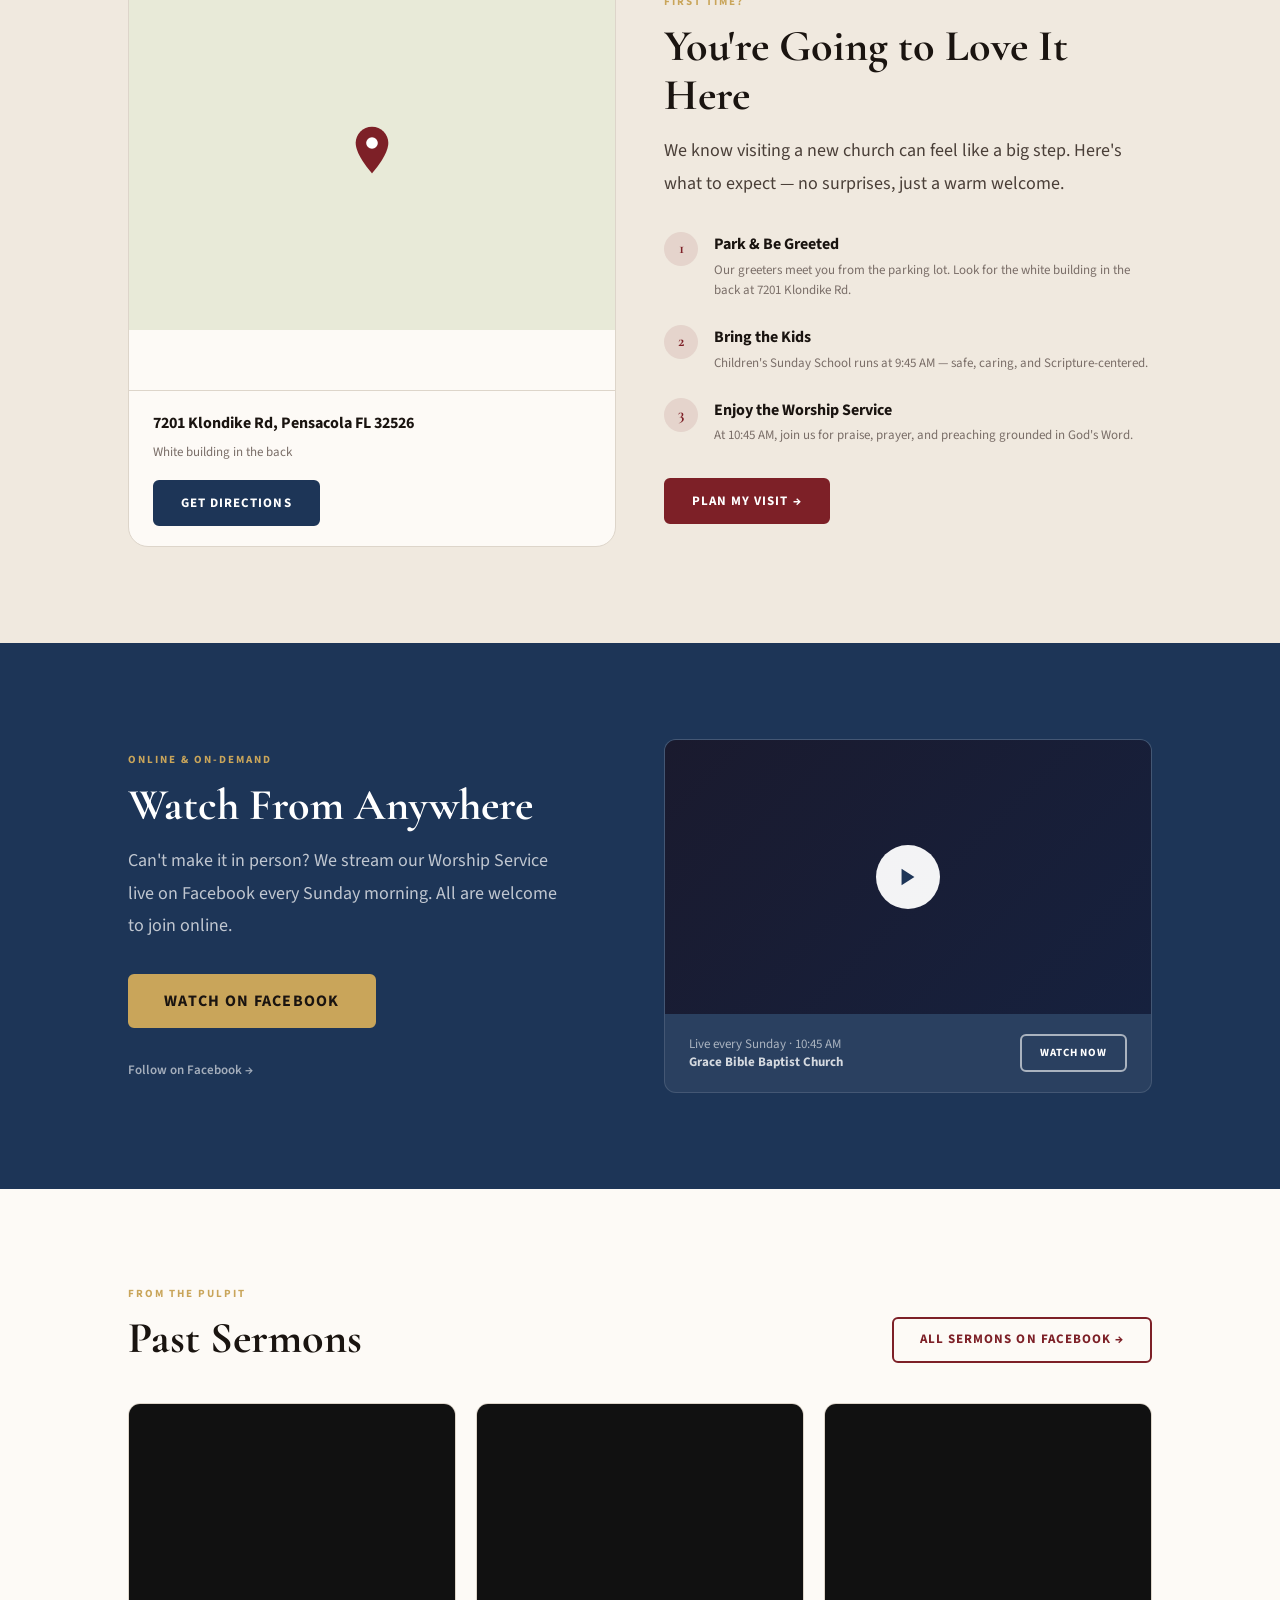
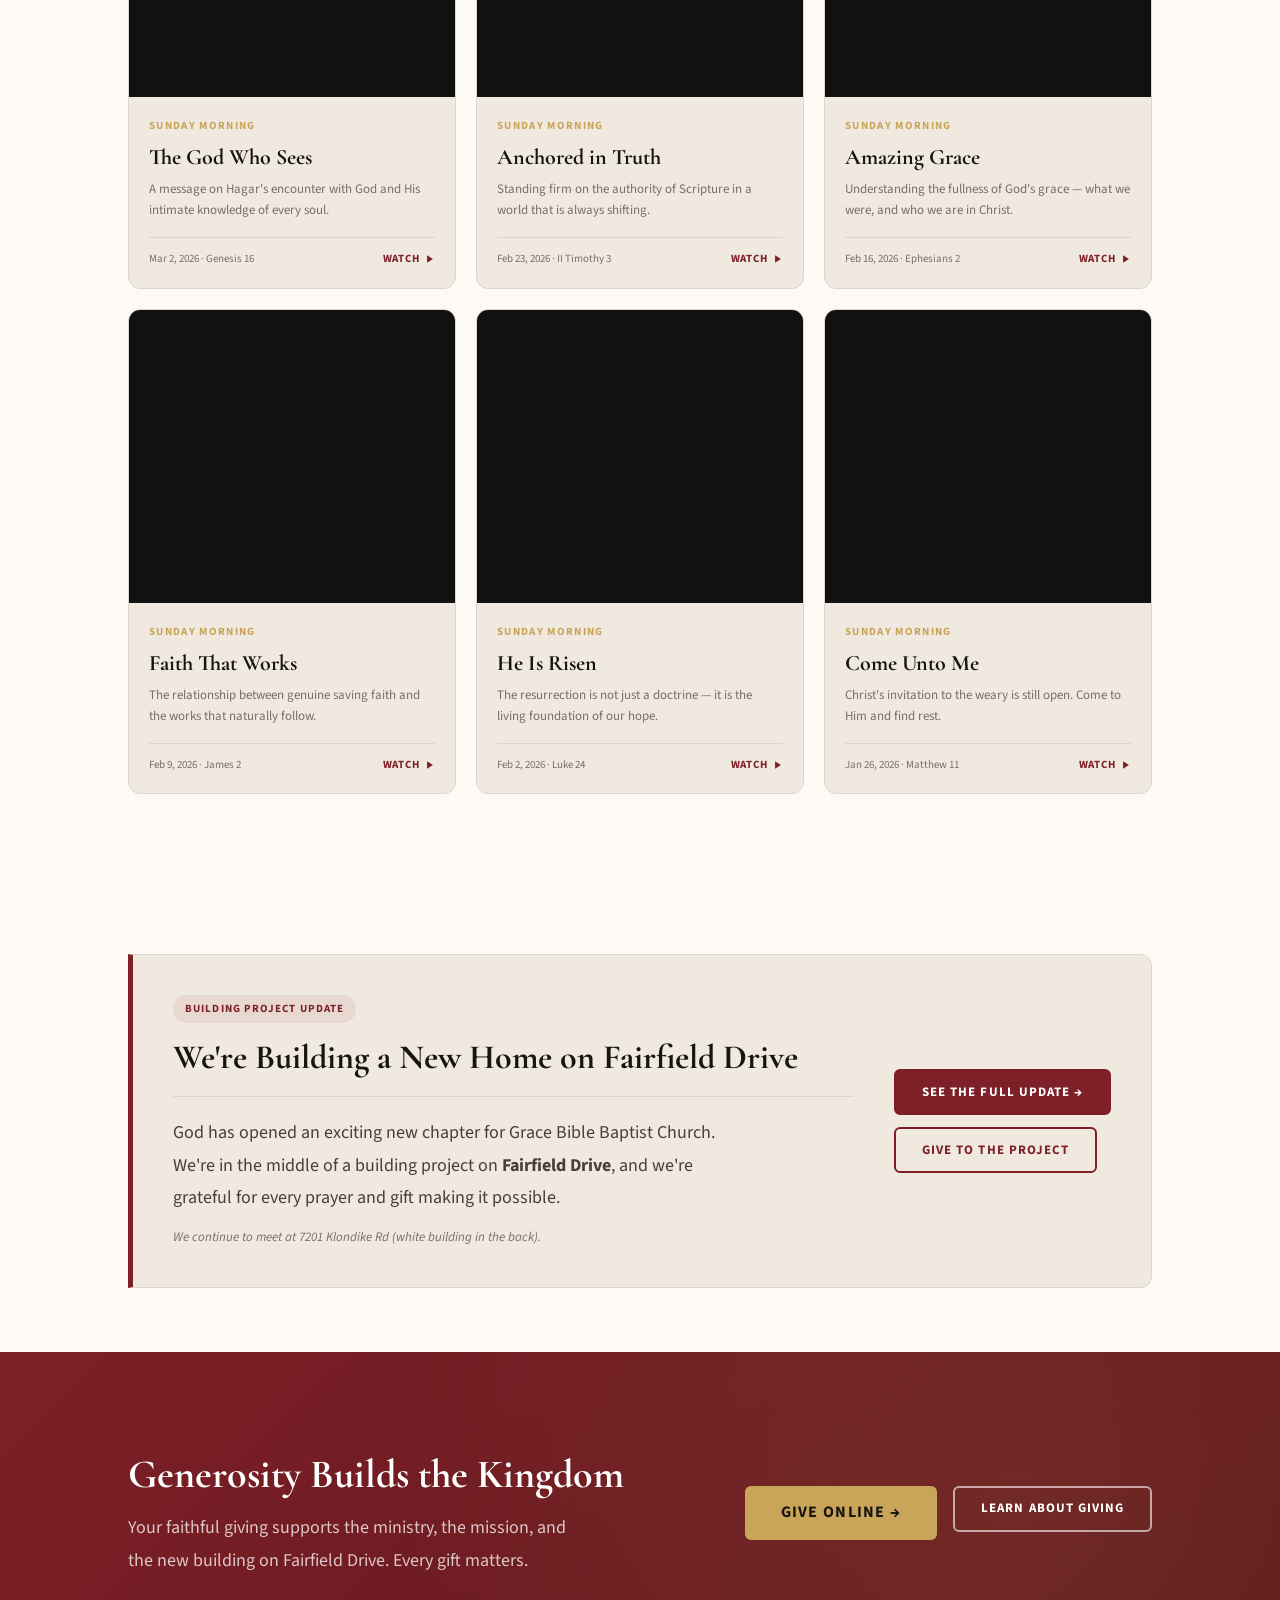
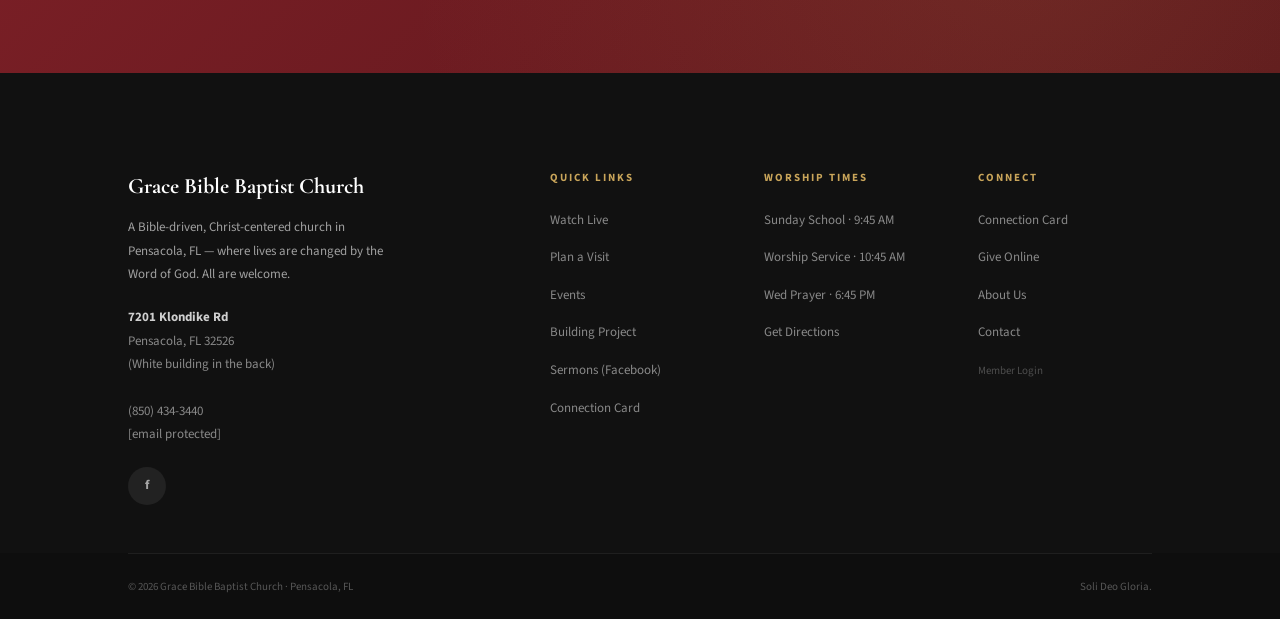
==== commit 5109fa5c: "Update map image source from JPG to PNG" ====
--- a/index.html
+++ b/index.html
@@ -224,19 +224,19 @@
           <!-- Static map — no Google Maps SDK, no overlay bubble.
                Clicking opens smart OS directions via getDirections().
                TO REPLACE WITH LOCAL IMAGE: save a screenshot as assets/klondike-map.png
-               and change the <img src> to "assets/klondike-map.jpg" -->
+               and change the <img src> to "assets/klondike-map.png" -->
           <div class="visit-map-embed visit-map-static">
             <a class="map-click"
                href="javascript:getDirections('7201 Klondike Rd, Pensacola, FL 32526')"
                aria-label="Get directions to 7201 Klondike Rd, Pensacola FL">
               <!-- MAP IMAGE:
-                   • BEST: add your own screenshot at assets/klondike-map.jpg (z15, ~640×360)
+                   • BEST: add your own screenshot at assets/klondike-map.png (z15, ~640×360)
                      and it will be used automatically.
                    • AUTOMATIC FALLBACK: if that file is missing, a free OSM static tile
                      loads instead — still no bubble, no iframe, fully clickable.
                    • LAST RESORT: if both fail, CSS shows a clean map-colored background + pin. -->
               <img
-                src="assets/klondike-map.jpg"
+                src="assets/klondike-map.png"
                 onerror="this.src='https://staticmap.openstreetmap.de/staticmap.php?center=30.4554,-87.3645&zoom=15&size=640x360&markers=30.4554,-87.3645,red-pushpin';this.onerror=function(){this.classList.add('map-img-missing');this.onerror=null;}"
                 alt="Map showing 7201 Klondike Rd, Pensacola FL 32526"
                 width="640" height="360">
